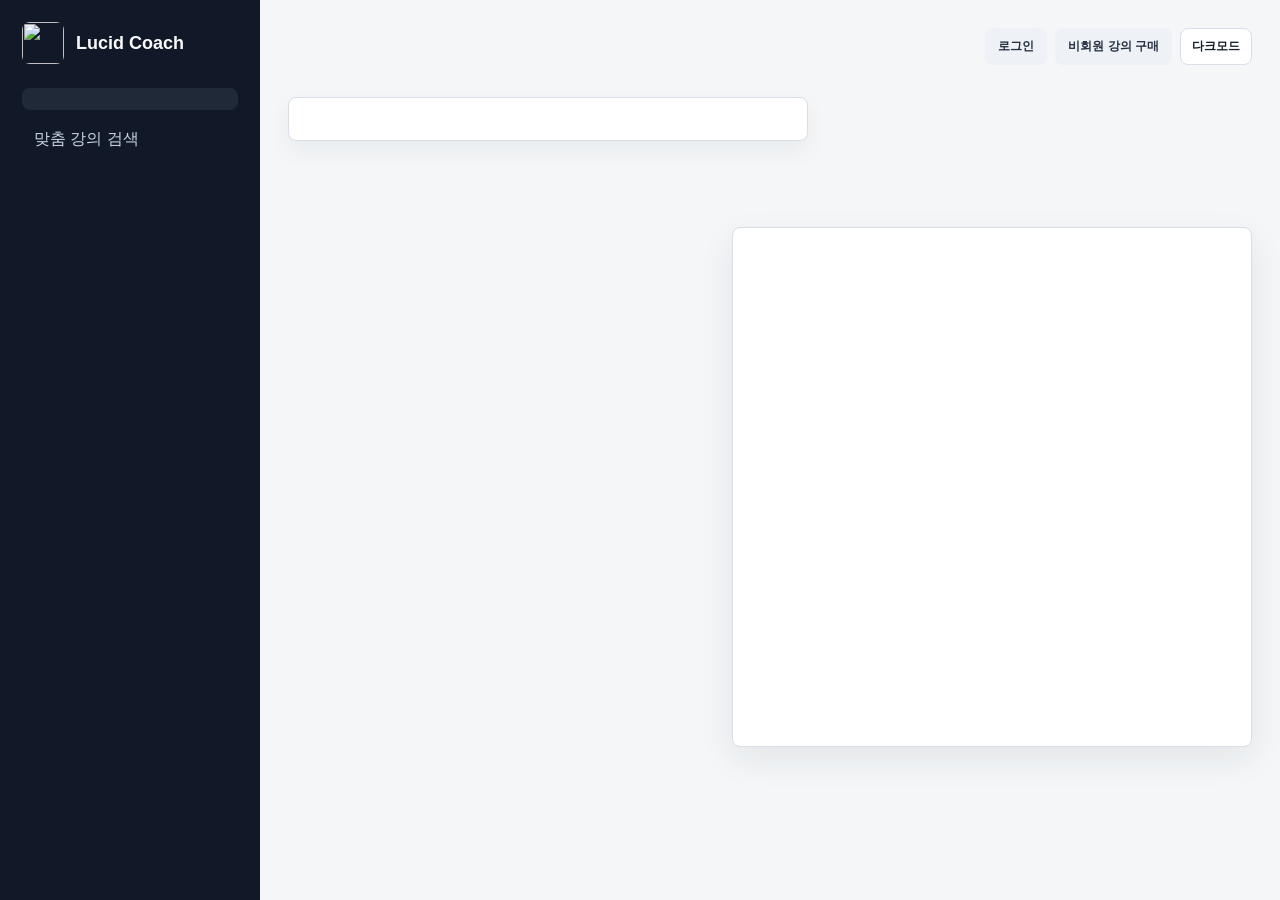
==== index.html @ 6244b706 "Add files via upload" ====
﻿<!doctype html>
<html lang="ko">
<head>
  <meta charset="utf-8">
  <meta name="viewport" content="width=device-width, initial-scale=1">
  <title>Lucid Coach</title>
  <link rel="stylesheet" href="styles.css">
</head>
<body>
  <div class="app-shell">
    <aside class="sidebar">
      <button class="brand" id="homeLogo" type="button" aria-label="홈으로 이동">
        <img src="assets/logo.jpg" alt="">
        <div>
          <strong>Lucid Coach</strong>
        </div>
      </button>
      <nav class="nav" aria-label="main">
        <button class="nav-item active" data-view="market" id="navMarket"></button>
        <button class="nav-item" data-action="coachSearch" id="navCoachSearch" type="button">맞춤 강의 검색</button>
        <button class="nav-item" data-view="student" id="navStudent"></button>
      </nav>
      <section class="side-role-menu" id="sideRoleMenu" hidden></section>
      <section class="side-coaches" aria-label="코치 목록">
        <span class="label">코치 목록</span>
        <div id="sideCoachList"></div>
      </section>
      <div class="side-panel">
        <span class="label" id="sideLabel"></span>
        <p id="sideCopy"></p>
      </div>
    </aside>

    <main class="main">
      <section class="topbar">
        <div>
          <p class="eyebrow" id="heroEyebrow"></p>
          <h1 id="heroTitle"></h1>
        </div>
        <div class="topbar-actions">
          <div class="user-actions">
            <button class="secondary user-action" id="loginOpenBtn" type="button">로그인</button>
            <button class="secondary user-action" id="guestBuyOpenBtn" type="button">비회원 강의 구매</button>
            <button class="secondary user-action" id="discordConnectBtn" type="button" hidden>Discord 연결</button>
            <button class="theme-toggle" id="themeToggleBtn" type="button" aria-pressed="false">다크모드</button>
          </div>
          <details class="admin-menu" hidden>
            <summary>관리</summary>
            <div>
              <button type="button" data-admin-view="bookings" id="navBookings"></button>
              <button type="button" data-admin-view="admin" id="navAdmin"></button>
              <button type="button" data-admin-view="users" id="navUsers">회원 관리</button>
            </div>
          </details>
        </div>
      </section>

      <section class="view active" id="marketView">
        <div class="toolbar">
          <div class="tabs" id="categoryTabs"></div>
        </div>
        <div class="filter-block">
          <label class="search">
            <span id="searchLabel"></span>
            <input id="searchInput" type="search">
          </label>
          <div class="filter-row" id="typeTabs"></div>
          <div class="filter-row" id="segmentTabs"></div>
        </div>
        <section class="featured-section" id="featuredSection">
          <div class="market-head">
            <h2 id="featuredTitle"></h2>
            <span id="featuredHint"></span>
          </div>
          <div class="featured-grid" id="featuredList"></div>
        </section>
        <div class="market-head list-head">
          <h2 id="expertTitle"></h2>
          <span id="expertHint"></span>
        </div>
        <div class="layout">
          <section class="coach-list" id="coachList"></section>
          <section class="detail-panel" id="coachDetail"></section>
        </div>
      </section>

      <section class="view" id="studentView">
        <div class="section-head student-head">
          <div>
            <p class="eyebrow">수강생 화면</p>
            <h2>내 강의 홈</h2>
          </div>
          <div class="student-balance">
            <span>사용 가능 포인트</span>
            <strong>0원</strong>
          </div>
        </div>
        <div class="student-dashboard" id="studentViewContent"></div>
      </section>

      <section class="view" id="bookingsView">
        <div class="section-head">
          <div>
            <p class="eyebrow" id="bookingEyebrow"></p>
            <h2 id="bookingTitle"></h2>
          </div>
          <button class="secondary" id="clearBookingsBtn"></button>
        </div>
        <div class="booking-tools">
          <select id="bookingStatusFilter"></select>
          <input id="bookingSearchInput" type="search" placeholder="수강생 또는 코치명 검색">
        </div>
        <div class="table-wrap">
          <table>
            <thead>
              <tr>
                <th id="thStatus"></th>
                <th id="thStudent"></th>
                <th id="thLesson"></th>
                <th id="thTime"></th>
                <th id="thContact"></th>
                <th id="thMemo"></th>
                <th>처리</th>
              </tr>
            </thead>
            <tbody id="bookingRows"></tbody>
          </table>
        </div>
        <section class="booking-detail-panel" id="bookingDetail" hidden></section>
        <section class="refund-admin-panel" id="refundAdminPanel"></section>
      </section>

      <section class="view" id="adminView">
        <div class="section-head">
          <div>
            <p class="eyebrow" id="adminEyebrow"></p>
            <h2 id="adminTitle"></h2>
          </div>
        </div>
        <div class="booking-tools admin-coach-tools">
          <input id="adminCoachSearchInput" type="search" placeholder="코치명 또는 코치 키 검색" aria-label="코치 검색">
          <button class="secondary" id="reloadAdminCoachSettingsBtn" type="button">새로고침</button>
        </div>
        <form class="admin-form" id="coachForm">
          <input type="hidden" id="coachId">
          <label hidden><span id="labelCategory"></span>
            <select id="coachCategory">
              <option value="league" id="optLeague"></option>
              <option value="valorant" id="optValorant"></option>
              <option value="academy" id="optAcademy"></option>
            </select>
          </label>
          <label hidden><span id="labelName"></span><input id="coachName"></label>
          <label hidden><span id="labelTagline"></span><input id="coachTagline"></label>
          <div class="price-builder" hidden>
            <label><span>가격</span><input id="coachPriceAmount" inputmode="numeric" placeholder="예: 70000"></label>
            <label><span>기준</span>
              <select id="coachPriceUnitType">
                <option value="time">시간</option>
                <option value="game">게임</option>
              </select>
            </label>
            <label><span>단위</span>
              <select id="coachPriceUnit"></select>
            </label>
            <input id="coachPrice" type="hidden">
          </div>
          <fieldset class="choice-field" hidden>
            <legend id="labelPurpose"></legend>
            <div class="choice-grid" id="coachPurposeChoices"></div>
          </fieldset>
          <fieldset class="choice-field" hidden>
            <legend id="labelRoles"></legend>
            <div class="choice-stack" id="coachRoleChoices"></div>
          </fieldset>
          <input id="coachImage" type="hidden">
          <input id="coachFeaturedImage" type="hidden">
          <input id="coachDetailImage" type="hidden">
          <label class="image-position-raw" hidden><span id="labelImagePosition"></span><input id="coachImagePosition" readonly></label>
          <div class="image-upload-grid wide" hidden>
            <div class="image-upload-card">
              <label><span>상단 추천 이미지 <small>엠버서더/최우수 노출용 · 권장 1200x675</small></span><input id="coachFeaturedImageFile" type="file" accept="image/*"></label>
              <div class="image-preview banner-preview">
                <div class="image-preview-frame banner" id="coachFeaturedImagePreview"></div>
                <span>추천 상단 카드에 표시</span>
              </div>
              <button type="button" class="secondary image-crop-button" id="openFeaturedCropBtn">상단 추천 이미지 범위 지정</button>
            </div>
            <div class="image-upload-card">
              <label><span>일반 목록 이미지 <small>목록 카드용 · 권장 520x520</small></span><input id="coachImageFile" type="file" accept="image/*"></label>
              <div class="image-preview thumbnail-preview">
                <div class="image-preview-frame" id="coachImagePreview"></div>
                <span>상품 목록 카드에 표시</span>
              </div>
              <button type="button" class="secondary image-crop-button" id="openCropBtn">일반 목록 이미지 범위 지정</button>
            </div>
            <div class="image-upload-card">
              <label><span>상세 설명 이미지 <small>상세 패널용 · 권장 1200x675</small></span><input id="coachDetailImageFile" type="file" accept="image/*"></label>
              <div class="image-preview banner-preview">
                <div class="image-preview-frame banner" id="coachDetailImagePreview"></div>
                <span>오른쪽 상세 화면에 표시</span>
              </div>
              <button type="button" class="secondary image-crop-button" id="openDetailCropBtn">상세 설명 이미지 범위 지정</button>
            </div>
          </div>
          <div class="admin-selected-coach" id="adminSelectedCoach">코치 목록에서 관리할 코치를 선택하세요.</div>
          <fieldset class="choice-field">
            <legend id="labelBadges"></legend>
            <div class="badge-picker">
              <select id="coachBadgeSelect"></select>
              <button type="button" class="secondary" id="addCoachBadgeBtn">추가</button>
            </div>
            <div class="choice-grid" id="coachBadgeChoices"></div>
          </fieldset>
          <label><span>강의 수수료율 (%)</span><input id="coachCommissionRate" type="number" min="0" max="100" step="1" inputmode="numeric" placeholder="예: 10"></label>
          <label class="wide"><span>특이사항</span><textarea id="coachAdminNote" rows="4" maxlength="2000" placeholder="관리자만 보는 메모"></textarea></label>
          <label class="wide" hidden><span id="labelBio"></span><textarea id="coachBio" rows="4"></textarea></label>
          <div class="form-actions">
            <button type="submit" class="primary" id="saveCoachBtn"></button>
            <span class="save-status" id="coachSaveStatus" aria-live="polite"></span>
          </div>
        </form>
        <div class="admin-list" id="adminCoachList"></div>
      </section>

      <section class="view" id="usersView">
        <div class="section-head">
          <div>
            <p class="eyebrow">관리자 화면</p>
            <h2>회원 관리</h2>
          </div>
          <button class="secondary" id="reloadUsersBtn" type="button">새로고침</button>
        </div>
        <div class="booking-tools user-tools">
          <input id="userSearchInput" type="search" placeholder="닉네임, 이메일, 코치명 검색" aria-label="회원 검색">
        </div>
        <div class="table-wrap">
          <table>
            <thead>
              <tr>
                <th>닉네임</th>
                <th>이메일</th>
                <th>권한</th>
                <th>Discord</th>
                <th>처리</th>
              </tr>
            </thead>
            <tbody id="userRows"></tbody>
          </table>
        </div>
        <div class="section-head compact-head">
          <div>
            <p class="eyebrow">신청 확인</p>
            <h2>코치 등록 요청</h2>
          </div>
        </div>
        <div class="table-wrap">
          <table>
            <thead>
              <tr>
                <th>신청자</th>
                <th>코치명</th>
                <th>소개</th>
                <th>상태</th>
                <th>처리</th>
              </tr>
            </thead>
            <tbody id="coachRequestRows"></tbody>
          </table>
        </div>
      </section>

      <section class="view" id="coachApplyView">
        <div class="section-head">
          <div>
            <p class="eyebrow">코치 등록</p>
            <h2>코치 등록 요청</h2>
          </div>
        </div>
        <form class="admin-form coach-apply-form" id="coachApplyForm">
          <label>코치 이름<input name="coachName" required placeholder="예: 루시드 코치"></label>
          <label>게임<input name="game" value="리그오브레전드"></label>
          <label>주 포지션 / 전문 분야<input name="mainRole" placeholder="예: 미드, 정글, 라인전, 팀게임"></label>
          <label>현재 티어 / 경력<input name="tier" placeholder="예: 마스터, 팀 코치 경험 1년"></label>
          <label>희망 가격<input name="price" placeholder="예: 30,000원 / 1게임"></label>
          <label>연락처<input name="contact" required placeholder="디스코드 또는 이메일"></label>
          <label class="wide">한 줄 소개<textarea name="intro" required rows="3" placeholder="예: 미드 라인전과 로밍 타이밍을 빠르게 잡아드립니다."></textarea></label>
          <label class="wide">관리자에게 남길 내용<textarea name="sample" rows="5" placeholder="코칭 방식, 가능 시간, 대표 챔피언, 경력 등을 적어주세요."></textarea></label>
          <div class="form-actions">
            <button class="primary" type="submit" id="coachApplySubmitBtn">요청 보내기</button>
            <span class="save-status" id="coachApplyStatus" aria-live="polite"></span>
          </div>
        </form>
      </section>

      <section class="view" id="coachSelfView">
        <div class="section-head coach-self-head">
          <div>
            <p class="eyebrow">코치 개인 화면</p>
            <h2>내 강의 관리</h2>
          </div>
          <div class="coach-self-tabs" id="coachSelfTabs"></div>
        </div>
        <div class="coach-self-layout">
          <section class="coach-self-preview">
            <div class="market-head">
              <h2 id="coachSelfName">코치 선택</h2>
              <span id="coachSelfHint">강의를 선택하면 오른쪽에서 수정합니다.</span>
            </div>
            <div id="coachSelfProfile"></div>
            <div id="coachAvailabilityPanel"></div>
          </section>
          <section class="coach-self-editor" id="coachSelfEditor">
            <div class="detail-empty">
              <strong>강의를 선택해주세요.</strong>
              <span>선택한 코치의 강의만 여기에서 개별 수정할 수 있습니다.</span>
            </div>
          </section>
        </div>
      </section>
    </main>
  </div>

  <template id="bookingFormTemplate">
    <form class="booking-form" id="bookingForm">
      <input name="student" type="hidden">
      <div class="booking-student-auto" id="bookingStudentAuto" hidden></div>
      <label><span id="bookingContactLabel"></span><input name="contact" required></label>
      <label id="bookingTimeField"><span id="bookingTimeLabel"></span><input name="time" required></label>
      <div class="availability-picker" id="bookingAvailabilityPicker" hidden>
        <label><span>예약 가능한 시간 선택</span><select id="bookingAvailabilitySlot" name="availabilitySlotId"></select></label>
         <small>코치가 등록한 빈 시간만 선택할 수 있습니다.</small>
         <small class="booking-validation-error" id="bookingAvailabilityError" role="alert" hidden>예약 가능한 시간을 선택해주세요.</small>
      </div>
      <label><span id="bookingMemoLabel"></span><textarea name="memo" rows="3"></textarea></label>
      <button type="submit" class="primary" id="bookingSubmitBtn"></button>
    </form>
  </template>
  <div class="coach-explorer-modal" id="coachExplorerModal" hidden>
    <div class="coach-explorer-dialog" role="dialog" aria-modal="true" aria-labelledby="coachExplorerTitle">
      <button class="crop-close" id="coachExplorerCloseBtn" type="button" aria-label="닫기">×</button>
      <div class="coach-explorer-head">
        <div>
          <span id="coachExplorerMeta"></span>
          <h3 id="coachExplorerTitle">코치 목록</h3>
        </div>
        <label class="coach-explorer-search">
          <span>검색</span>
          <input id="coachExplorerSearch" type="search" placeholder="코치명, 라인, 강의명">
        </label>
      </div>
      <div class="coach-explorer-filters">
        <div id="coachExplorerRoleFilters"></div>
        <div id="coachExplorerTierFilters"></div>
      </div>
      <div class="coach-explorer-grid" id="coachExplorerGrid"></div>
    </div>
  </div>
  <div class="lesson-detail-modal" id="lessonDetailModal" hidden>
    <div class="lesson-detail-dialog" role="dialog" aria-modal="true" aria-labelledby="lessonDetailTitle">
      <button class="crop-close" id="lessonDetailCloseBtn" type="button" aria-label="닫기">×</button>
      <div id="lessonDetailBody"></div>
    </div>
  </div>
  <div class="auth-modal" id="authModal" hidden>
    <div class="auth-dialog" role="dialog" aria-modal="true" aria-labelledby="authTitle">
      <button class="crop-close" id="authCloseBtn" type="button" aria-label="닫기">×</button>
      <div class="auth-tabs">
        <button type="button" class="active" data-auth-mode="login">로그인</button>
        <button type="button" data-auth-mode="signup">회원가입</button>
        <button type="button" data-auth-mode="guest">비회원 구매</button>
      </div>
      <div id="authBody"></div>
    </div>
  </div>
  <div class="crop-modal" id="cropModal" hidden>
    <div class="crop-dialog">
      <button class="crop-close" id="cropCloseBtn" type="button" aria-label="닫기">×</button>
      <h3 id="cropTitle">이미지 범위 지정</h3>
      <div class="crop-stage">
        <img id="cropImage" alt="">
        <div class="crop-box" id="cropBox"></div>
      </div>
      <div class="crop-controls">
        <label><span>가로</span><input id="cropX" type="range" min="0" max="100" value="50"></label>
        <label><span>세로</span><input id="cropY" type="range" min="0" max="100" value="50"></label>
        <label><span>줌</span><input id="cropSize" type="range" min="18" max="100" value="70"></label>
      </div>
      <button type="button" class="primary" id="applyCropBtn">적용하기</button>
    </div>
  </div>

  <script src="https://js.tosspayments.com/v2/standard"></script>
  <script type="module" src="app.js?v=20260824-account1"></script>
</body>
</html>
---- styles.css ----
:root {
  --bg: #f4f6f8;
  --panel: #ffffff;
  --panel-2: #f9fafb;
  --text: #17202a;
  --muted: #667085;
  --line: #d9dee7;
  --brand: #18a058;
  --brand-dark: #0f7a42;
  --danger: #d33f49;
  --blue: #2f6fed;
  --shadow: 0 12px 34px rgba(21, 32, 43, 0.08);
}

body[data-theme="dark"] {
  --bg: #0f172a;
  --panel: #172033;
  --panel-2: #111827;
  --text: #e5e7eb;
  --muted: #9ca3af;
  --line: #334155;
  --brand: #3b82f6;
  --brand-dark: #93c5fd;
  --blue: #60a5fa;
  --shadow: 0 16px 38px rgba(0, 0, 0, 0.34);
}

* { box-sizing: border-box; }
[hidden] { display: none !important; }
body {
  margin: 0;
  background: var(--bg);
  color: var(--text);
  font-family: Inter, Pretendard, "Segoe UI", Arial, sans-serif;
  letter-spacing: 0;
  color-scheme: light;
}
body[data-theme="dark"] { color-scheme: dark; }
body[data-theme="dark"] img {
  color-scheme: dark;
}
button, input, select, textarea {
  font: inherit;
}
button {
  border: 0;
  cursor: pointer;
}
.app-shell {
  display: grid;
  grid-template-columns: 260px minmax(0, 1fr);
  min-height: 100vh;
}
.sidebar {
  background: #111827;
  color: #f9fafb;
  padding: 22px;
  display: flex;
  flex-direction: column;
  gap: 24px;
}
.brand {
  display: flex;
  align-items: center;
  gap: 12px;
  width: 100%;
  padding: 0;
  border: 0;
  background: transparent;
  color: inherit;
  text-align: left;
  cursor: pointer;
}
.brand:hover strong { color: #ffffff; }
.brand:focus-visible {
  outline: 2px solid #9de0bb;
  outline-offset: 4px;
  border-radius: 8px;
}
.brand img {
  width: 42px;
  height: 42px;
  border-radius: 8px;
  object-fit: cover;
}
.brand strong { display: block; font-size: 18px; }
.brand span { color: #a7b0bf; font-size: 13px; }
.nav {
  display: grid;
  gap: 8px;
}
.nav-item {
  text-align: left;
  color: #cbd5e1;
  background: transparent;
  padding: 11px 12px;
  border-radius: 8px;
}
.nav-item.active, .nav-item:hover {
  background: #1f2937;
  color: #ffffff;
}
.side-role-menu {
  display: grid;
  gap: 8px;
  margin-top: 4px;
}
.role-menu-button {
  width: 100%;
  text-align: left;
  color: #cbd5e1;
  background: transparent;
  padding: 11px 12px;
  border-radius: 8px;
  font-weight: 800;
}
.role-menu-button.active,
.role-menu-button:hover {
  background: #1f2937;
  color: #ffffff;
}
.side-coaches {
  display: grid;
  gap: 8px;
}
.side-coaches .label {
  color: #94a3b8;
}
.side-coaches > div {
  display: grid;
  gap: 8px;
}
.coach-explorer-open,
.selected-side-coach {
  width: 100%;
  display: grid;
  align-items: center;
  gap: 10px;
  border-radius: 8px;
  border: 1px solid rgba(148, 163, 184, 0.22);
  color: #e5e7eb;
  text-align: left;
}
.coach-explorer-open {
  grid-template-columns: minmax(0, 1fr) auto;
  padding: 12px;
  background: #1f2937;
}
.coach-explorer-open:hover {
  border-color: rgba(157, 224, 187, 0.68);
  background: #253142;
}
.coach-explorer-open span,
.selected-side-coach span {
  min-width: 0;
  display: grid;
  gap: 3px;
}
.coach-explorer-open strong,
.selected-side-coach strong {
  font-size: 14px;
  font-weight: 900;
}
.coach-explorer-open small,
.selected-side-coach small {
  color: #94a3b8;
  font-size: 12px;
  overflow: hidden;
  text-overflow: ellipsis;
  white-space: nowrap;
}
.coach-explorer-open em {
  padding: 5px 8px;
  border-radius: 999px;
  background: #e9f8f0;
  color: var(--brand-dark);
  font-size: 12px;
  font-style: normal;
  font-weight: 900;
}
.selected-side-coach {
  grid-template-columns: 38px minmax(0, 1fr);
  padding: 8px;
  background: rgba(15, 23, 42, 0.42);
}
.selected-side-coach:hover {
  background: #1f2937;
}
.selected-side-coach.active {
  border-color: rgba(157, 224, 187, 0.58);
}
.selected-side-coach img {
  width: 38px;
  height: 38px;
  border-radius: 8px;
  object-fit: cover;
  background: #111827;
}
.recent-side-coaches {
  display: grid;
  gap: 6px;
  padding-top: 4px;
}
.recent-side-coaches > span {
  color: #94a3b8;
  font-size: 12px;
  font-weight: 800;
}
.recent-side-coach {
  width: 100%;
  display: grid;
  grid-template-columns: 28px minmax(0, 1fr);
  align-items: center;
  gap: 8px;
  padding: 6px;
  border-radius: 8px;
  background: transparent;
  color: #cbd5e1;
  text-align: left;
}
.recent-side-coach:hover,
.recent-side-coach.active {
  background: rgba(31, 41, 55, 0.9);
  color: #ffffff;
}
.recent-side-coach img {
  width: 28px;
  height: 28px;
  border-radius: 7px;
  object-fit: cover;
}
.recent-side-coach strong {
  min-width: 0;
  overflow: hidden;
  text-overflow: ellipsis;
  white-space: nowrap;
  font-size: 12px;
}
.side-empty {
  margin: 0;
  color: #94a3b8;
  font-size: 13px;
}
.side-panel {
  margin-top: auto;
  background: #1f2937;
  border: 1px solid #2f3a4a;
  padding: 14px;
  border-radius: 8px;
}
.side-panel p {
  margin: 8px 0 0;
  color: #cbd5e1;
  font-size: 13px;
  line-height: 1.55;
}
.side-coaches,
.side-panel {
  display: none;
}
.label, .eyebrow {
  color: var(--muted);
  font-size: 12px;
  font-weight: 700;
  text-transform: uppercase;
}
.main {
  padding: 28px;
  min-width: 0;

  /*
   * Desktop zoom guard:
   * 브라우저 축소 시 CSS viewport가 지나치게 넓어져 카드/그리드가 재배치되거나
   * 가로로 늘어나는 것을 막고, 원래 데스크톱 레이아웃 폭을 유지한 채
   * 브라우저 배율대로 전체 화면이 함께 축소되도록 합니다.
   */
  width: 100%;
  max-width: 1540px;
  justify-self: start;
}
.topbar {
  display: flex;
  justify-content: space-between;
  align-items: flex-start;
  gap: 28px;
  margin-bottom: 24px;
}
.topbar h1 {
  margin: 6px 0 0;
  font-size: 28px;
  line-height: 1.25;
  max-width: 820px;
}
.topbar-actions {
  display: grid;
  justify-items: end;
  gap: 10px;
}
.user-actions {
  display: flex;
  justify-content: flex-end;
  flex-wrap: wrap;
  gap: 8px;
}
.user-action,
.theme-toggle {
  min-height: 34px;
  border-radius: 8px;
  padding: 8px 11px;
  font-size: 12px;
  font-weight: 900;
}
.theme-toggle {
  border: 1px solid var(--line);
  background: var(--panel);
  color: var(--text);
}
.user-action.active-user {
  border: 1px solid var(--line);
  background: var(--panel);
  color: var(--brand-dark);
}
.theme-toggle[aria-pressed="true"] {
  border-color: #475569;
  background: #172033;
  color: #dbeafe;
}
.metrics {
  display: grid;
  grid-template-columns: repeat(3, 100px);
  gap: 10px;
}
.metrics div {
  background: var(--panel);
  border: 1px solid var(--line);
  border-radius: 8px;
  padding: 12px;
}
.metrics strong { display: block; font-size: 22px; }
.metrics span { color: var(--muted); font-size: 12px; }
.admin-menu {
  position: relative;
  z-index: 20;
}
.admin-menu summary {
  list-style: none;
  border: 1px solid var(--line);
  border-radius: 8px;
  background: var(--panel);
  color: var(--muted);
  padding: 8px 11px;
  font-size: 12px;
  font-weight: 900;
  cursor: pointer;
}
.admin-menu summary::-webkit-details-marker {
  display: none;
}
.admin-menu[open] summary {
  color: var(--text);
  border-color: #b7c3d4;
}
.admin-menu > div {
  position: absolute;
  right: 0;
  top: calc(100% + 8px);
  width: 180px;
  display: grid;
  gap: 6px;
  padding: 8px;
  border: 1px solid var(--line);
  border-radius: 8px;
  background: var(--panel);
  box-shadow: var(--shadow);
}
.admin-menu button {
  width: 100%;
  border-radius: 7px;
  padding: 9px 10px;
  background: transparent;
  color: var(--text);
  text-align: left;
  font-size: 13px;
  font-weight: 800;
}
.admin-menu button:hover {
  background: var(--panel-2);
  color: var(--text);
}
.view { display: none; }
.view.active { display: block; }
#adminView.active { display: flex; flex-direction: column; }
#adminView.active .admin-coach-tools { order: 1; }
#adminView.active .admin-list { order: 2; }
#adminView.active .admin-form { order: 3; }
.toolbar {
  display: flex;
  justify-content: flex-start;
  align-items: center;
  gap: 16px;
  margin-bottom: 12px;
}
.market-head {
  display: flex;
  justify-content: flex-start;
  align-items: center;
  gap: 12px;
  margin: 18px 0 12px;
}
.market-head h2 {
  margin: 0;
  font-size: 24px;
  line-height: 1.2;
}
.market-head span {
  color: var(--muted);
  font-size: 13px;
}
.featured-section {
  margin-bottom: 28px;
}
.featured-grid {
  display: grid;
  grid-template-columns: repeat(auto-fill, minmax(260px, 1fr));
  gap: 14px;
}
.featured-card {
  background: #171822;
  color: #ffffff;
  border-radius: 8px;
  overflow: hidden;
  border: 1px solid #242635;
  box-shadow: 0 18px 42px rgba(17, 24, 39, 0.18);
  min-height: 326px;
}
.featured-card.tier-best {
  border-color: #ffd15d;
  box-shadow: 0 20px 44px rgba(184, 124, 18, 0.24);
}
.featured-card.tier-good {
  border-color: #6678ff;
}
.featured-image {
  position: relative;
  aspect-ratio: 16 / 9;
  height: auto;
  background: #0f111a;
  overflow: hidden;
}
.featured-image img {
  width: 100%;
  height: 100%;
  object-fit: cover;
  object-position: center center;
  display: block;
}
.featured-image::after {
  content: "";
  position: absolute;
  inset: 0;
  background: linear-gradient(180deg, rgba(0,0,0,0.04), rgba(0,0,0,0.32));
  pointer-events: none;
}
.ad-label, .tier-ribbon {
  position: absolute;
  z-index: 1;
  top: 10px;
  border-radius: 4px;
  padding: 4px 7px;
  font-size: 12px;
  font-weight: 900;
}
.ad-label {
  left: 10px;
  background: rgba(20, 184, 166, 0.95);
  color: #ffffff;
}
.tier-ribbon {
  right: 10px;
  background: rgba(255, 209, 93, 0.96);
  color: #221600;
}
.featured-body {
  padding: 13px 14px 14px;
}
.featured-tags {
  display: flex;
  flex-wrap: wrap;
  gap: 6px;
  margin-bottom: 10px;
}
.featured-tags span {
  background: #20c997;
  color: #ffffff;
  border-radius: 5px;
  padding: 5px 8px;
  font-size: 12px;
  font-weight: 800;
}
.featured-tags span + span {
  background: #ff4d6d;
}
.featured-body h3 {
  margin: 0 0 7px;
  font-size: 17px;
  line-height: 1.25;
  min-height: 0;
}
.coach-owner {
  display: block;
  margin: -2px 0 7px;
  color: var(--brand-dark);
  font-size: 12px;
  font-weight: 900;
}
.featured-summary {
  margin: 0 0 8px;
  color: #b7bfd4;
  font-size: 13px;
  line-height: 1.4;
  display: -webkit-box;
  -webkit-line-clamp: 2;
  -webkit-box-orient: vertical;
  overflow: hidden;
}
.purpose-label {
  display: inline-block;
  color: var(--brand-dark);
  background: #e9f8f0;
  border: 1px solid #b8e8cc;
  border-radius: 999px;
  padding: 3px 8px;
  font-size: 12px;
  font-weight: 800;
  margin: 0 0 9px;
}
.featured-card .purpose-label {
  color: #c8ffe0;
  background: rgba(24, 160, 88, 0.2);
  border-color: rgba(157, 224, 187, 0.36);
  margin-bottom: 8px;
}
.featured-rating {
  color: #c9d2ff;
  font-size: 13px;
  font-weight: 800;
  margin-bottom: 8px;
}
.featured-rating span {
  color: #9aa3b7;
  font-weight: 600;
}
.featured-price {
  display: flex;
  align-items: baseline;
  gap: 9px;
}
.featured-price strong {
  font-size: 18px;
}
.featured-price del {
  color: #737b93;
  font-size: 13px;
}
.detail-link {
  width: fit-content;
  margin-top: 12px;
  border-radius: 8px;
  padding: 8px 11px;
  background: #eef1f5;
  color: #253041;
  font-size: 13px;
  font-weight: 900;
}
.detail-link:hover {
  background: #dfe5ee;
}
.list-head {
  margin-top: 6px;
}
.tabs {
  display: flex;
  flex-wrap: wrap;
  gap: 8px;
}
.tab, .purpose-tab {
  background: var(--panel);
  border: 1px solid var(--line);
  border-radius: 8px;
  padding: 9px 13px;
  color: var(--text);
}
.tab.active, .purpose-tab.active {
  background: #e9f8f0;
  border-color: #9de0bb;
  color: var(--brand-dark);
}
.filter-block {
  display: grid;
  gap: 8px;
  align-items: start;
  margin: -4px 0 18px;
  max-width: 760px;
}
.filter-row {
  display: flex;
  flex-wrap: wrap;
  gap: 8px;
}
.purpose-tab {
  padding: 8px 11px;
  font-size: 13px;
}
.search {
  width: min(100%, 520px);
  display: grid;
  grid-template-columns: auto minmax(0, 1fr);
  align-items: center;
  gap: 12px;
  background: var(--panel);
  border: 1px solid var(--line);
  padding: 10px 13px;
  border-radius: 8px;
  box-shadow: 0 10px 24px rgba(21, 32, 43, 0.05);
}
.search:focus-within {
  border-color: #9de0bb;
  box-shadow: 0 0 0 3px rgba(24, 160, 88, 0.12);
}
.search span {
  color: var(--brand-dark);
  font-size: 12px;
  font-weight: 900;
  white-space: nowrap;
}
.search input {
  border: 0;
  outline: 0;
  width: 100%;
  min-height: 22px;
  padding: 0;
  background: transparent;
}
.layout {
  display: grid;
  grid-template-columns: minmax(360px, 1fr) minmax(380px, 520px);
  gap: 18px;
  align-items: start;
}
.coach-list {
  display: grid;
  grid-template-columns: repeat(auto-fill, minmax(280px, 1fr));
  gap: 16px;
}
.coach-card {
  background: var(--panel);
  border: 1px solid var(--line);
  border-radius: 8px;
  overflow: hidden;
  display: grid;
  grid-template-columns: 96px minmax(0, 1fr);
  min-height: 152px;
  padding: 10px;
  gap: 12px;
}
.coach-card.active {
  outline: 2px solid #9de0bb;
}
.coach-card.tier-best {
  border-color: #f3c351;
  box-shadow: 0 14px 34px rgba(166, 115, 20, 0.14);
}
.coach-card.tier-good {
  border-color: #95c6ff;
}
.avatar-frame {
  width: 100%;
  height: 96px;
  aspect-ratio: 1 / 1;
  border-radius: 8px;
  overflow: hidden;
  background: #e5e7eb;
  grid-row: 1 / span 2;
}
.avatar {
  width: 100%;
  height: 100%;
  object-fit: cover;
  object-position: center 8%;
  display: block;
}
.coach-main {
  padding: 0;
}
.coach-main h3 {
  margin: 0 0 6px;
  font-size: 18px;
  font-weight: 900;
}
.coach-main .coach-owner {
  margin: -2px 0 6px;
}
.rank-badges {
  display: flex;
  flex-wrap: wrap;
  gap: 6px;
  min-height: 24px;
  margin-bottom: 6px;
}
.badge {
  border-radius: 999px;
  padding: 4px 8px;
  font-size: 12px;
  font-weight: 800;
}
.badge.recommend {
  background: #fff3bf;
  color: #8a5a00;
  border: 1px solid #f4c95d;
}
.badge.best {
  background: #171717;
  color: #ffffff;
  border: 1px solid #171717;
}
.badge.good {
  background: #e8f3ff;
  color: #175cd3;
  border: 1px solid #a7d3ff;
}
.coach-main p {
  color: var(--muted);
  line-height: 1.35;
  margin: 2px 0 8px;
  font-size: 13px;
  display: -webkit-box;
  -webkit-line-clamp: 2;
  -webkit-box-orient: vertical;
  overflow: hidden;
}
.chips {
  display: flex;
  flex-wrap: wrap;
  gap: 6px;
}
.chip {
  border: 1px solid var(--line);
  background: var(--panel-2);
  border-radius: 999px;
  padding: 4px 8px;
  font-size: 12px;
  color: #475467;
}
.card-foot {
  display: flex;
  justify-content: space-between;
  align-items: center;
  color: var(--muted);
  font-size: 13px;
  gap: 10px;
  padding: 0;
  margin-top: 4px;
  grid-column: 2;
}
.card-detail-link {
  grid-column: 2;
  justify-self: start;
}
.price { color: var(--brand-dark); font-weight: 800; }
.detail-panel {
  position: sticky;
  top: 20px;
  background: var(--panel);
  border: 1px solid var(--line);
  border-radius: 8px;
  box-shadow: var(--shadow);
  min-height: 520px;
  overflow: hidden;
}
.detail-empty {
  min-height: 520px;
  display: grid;
  place-content: center;
  gap: 8px;
  padding: 28px;
  text-align: center;
  color: var(--muted);
  background: linear-gradient(180deg, #ffffff, #f7f9fb);
}
.detail-empty strong {
  color: var(--text);
  font-size: 18px;
}
.detail-empty span {
  max-width: 320px;
  line-height: 1.55;
}
.detail-hero {
  aspect-ratio: 16 / 9;
  height: auto;
  background: #111827;
  position: relative;
  overflow: hidden;
}
.detail-hero img {
  width: 100%;
  height: 100%;
  object-fit: cover;
  object-position: center center;
  opacity: 0.82;
}
.detail-body {
  padding: 18px;
}
.detail-body h2 { margin: 0 0 6px; }
.detail-body .detail-owner {
  margin: -2px 0 10px;
  color: var(--brand-dark);
  font-weight: 900;
}
.detail-trust {
  display: flex;
  flex-wrap: wrap;
  align-items: center;
  gap: 8px;
  margin: 0 0 12px;
}
.detail-trust strong {
  color: var(--text);
  font-size: 15px;
}
.detail-trust strong span {
  color: var(--muted);
  font-weight: 800;
}
.detail-trust em {
  padding: 4px 8px;
  border-radius: 999px;
  background: #eef1f5;
  color: #475467;
  font-size: 12px;
  font-style: normal;
  font-weight: 800;
}
.detail-body p { color: var(--muted); line-height: 1.55; }
.detail-summary {
  display: grid;
  grid-template-columns: repeat(2, minmax(0, 1fr));
  gap: 10px;
  margin: 16px 0;
}
.detail-summary div {
  background: #f8fafc;
  border: 1px solid var(--line);
  border-radius: 8px;
  padding: 12px;
}
.detail-summary span {
  display: block;
  color: var(--muted);
  font-size: 12px;
  font-weight: 800;
  margin-bottom: 5px;
}
.detail-summary strong {
  display: block;
  font-size: 16px;
  line-height: 1.35;
}
.detail-panel-button {
  width: 100%;
  min-height: 44px;
  margin-top: 4px;
}
.lesson-info-grid {
  display: grid;
  grid-template-columns: repeat(3, minmax(0, 1fr));
  gap: 10px;
}
.lesson-info-grid article {
  min-width: 0;
  border: 1px solid #d4e3f6;
  border-radius: 8px;
  background: #f8fbff;
  padding: 13px;
}
.lesson-info-grid span {
  display: block;
  color: #175cd3;
  font-size: 12px;
  font-weight: 900;
  margin-bottom: 8px;
}
.lesson-info-grid ul {
  margin: 0;
  padding-left: 18px;
  color: #344054;
  font-size: 13px;
  line-height: 1.65;
}
.lesson-info-grid p {
  margin: 0;
  color: #344054;
  font-size: 13px;
  line-height: 1.6;
}
.lesson-info-grid small {
  display: block;
  margin-top: 10px;
  color: var(--muted);
  font-size: 12px;
  font-weight: 800;
}
.booking-note {
  color: var(--muted);
  background: var(--panel-2);
  border: 1px solid var(--line);
  border-radius: 8px;
  padding: 10px 12px;
  font-size: 13px;
  line-height: 1.45;
}
.booking-route {
  display: grid;
  grid-template-columns: repeat(2, minmax(0, 1fr));
  gap: 8px;
}
.booking-route button {
  min-height: 40px;
}
.review-preview {
  display: grid;
  gap: 8px;
  border-top: 1px solid var(--line);
  border-bottom: 1px solid var(--line);
  padding: 14px 0;
  margin: 4px 0 16px;
}
.review-preview > div {
  display: flex;
  justify-content: space-between;
  align-items: center;
  gap: 10px;
}
.review-preview strong {
  font-size: 16px;
}
.review-preview span {
  color: var(--muted);
  font-size: 12px;
  font-weight: 800;
}
.review-preview p {
  margin: 0;
  color: var(--muted);
  font-size: 13px;
}
.review-preview b {
  color: var(--text);
  margin-right: 6px;
}
.booking-panel {
  display: grid;
  gap: 12px;
  background: #eefbf4;
  border: 1px solid #74c69d;
  border-left: 5px solid var(--brand);
  border-radius: 8px;
  padding: 16px 14px 14px;
  box-shadow: 0 16px 34px rgba(15, 122, 66, 0.12);
}
.booking-panel-head {
  display: flex;
  justify-content: space-between;
  align-items: flex-start;
  gap: 12px;
}
.booking-panel-head strong {
  display: block;
  color: #064e3b;
  font-size: 18px;
}
.booking-panel-head span {
  display: block;
  margin-top: 4px;
  color: #2f5f4c;
  font-size: 13px;
}
.booking-panel-head em {
  flex: 0 0 auto;
  color: #047857;
  font-style: normal;
  font-weight: 900;
}
.lesson-detail-modal {
  position: fixed;
  inset: 0;
  z-index: 60;
  display: grid;
  place-items: center;
  padding: 18px;
  background: rgba(15, 23, 42, 0.64);
}
.lesson-detail-modal[hidden] { display: none; }
.auth-modal {
  position: fixed;
  inset: 0;
  z-index: 70;
  display: grid;
  place-items: center;
  padding: 18px;
  background: rgba(15, 23, 42, 0.64);
}
.auth-modal[hidden] { display: none; }
.auth-dialog {
  width: min(440px, 100%);
  border-radius: 8px;
  background: var(--panel);
  color: var(--text);
  position: relative;
  box-shadow: 0 24px 70px rgba(0,0,0,0.34);
  overflow: visible;
}
.auth-dialog .crop-close {
  top: -14px;
  right: -14px;
  width: 36px;
  height: 36px;
  border: 1px solid var(--line);
  border-radius: 999px;
  background: var(--panel);
  color: var(--text);
  box-shadow: 0 6px 18px rgba(15, 23, 42, 0.18);
  z-index: 4;
}
.auth-tabs {
  display: grid;
  overflow: hidden;
  border-radius: 8px 8px 0 0;
  grid-template-columns: repeat(3, 1fr);
  gap: 1px;
  background: var(--line);
}
.auth-tabs button {
  min-height: 44px;
  background: var(--panel-2);
  color: var(--muted);
  font-size: 13px;
  font-weight: 900;
}
.auth-tabs button.active {
  background: var(--panel);
  color: var(--brand-dark);
}
.auth-content {
  display: grid;
  gap: 12px;
  padding: 22px;
}
.auth-content h2 {
  margin: 0;
  font-size: 22px;
}
.auth-content p {
  margin: 0;
  color: var(--muted);
  font-size: 13px;
  line-height: 1.6;
}
.auth-content button:disabled {
  cursor: not-allowed;
  opacity: 0.6;
}
.auth-text-button {
  justify-self: center;
  min-height: auto !important;
  padding: 2px 4px !important;
  border: 0 !important;
  background: transparent !important;
  color: var(--brand-dark) !important;
  font-size: 12px;
  font-weight: 800;
  text-decoration: underline;
  text-underline-offset: 3px;
}
.auth-text-button:hover { opacity: 0.75; }
.auth-divider {
  display: flex;
  align-items: center;
  gap: 10px;
  color: var(--muted);
  font-size: 11px;
  font-weight: 800;
}
.auth-divider::before,
.auth-divider::after { content: ""; flex: 1; height: 1px; background: var(--line); }
.auth-divider span { white-space: nowrap; }
.social-auth {
  display: grid;
  grid-template-columns: 1fr;
  gap: 8px;
}
.social-auth button {
  display: flex;
  align-items: center;
  justify-content: center;
  gap: 10px;
  min-height: 46px;
  min-width: 0;
  border: 1px solid var(--line);
  border-radius: 8px;
  font-weight: 900;
}
.social-auth button span { min-width: 150px; text-align: left; }
.social-auth button img {
  width: 24px;
  height: 24px;
  margin: 0;
  border-radius: 4px;
  object-fit: contain;
  vertical-align: middle;
}
.social-auth .google {
  background: #fff;
  color: #202124;
}
.social-auth .naver {
  background: #03c75a;
  border-color: #03c75a;
  color: #fff;
}
.social-auth .discord {
  background: #5865f2;
  border-color: #5865f2;
  color: #fff;
}
.password-field {
  display: grid;
  grid-template-columns: minmax(0, 1fr) 58px;
  gap: 8px;
}
.password-field input {
  min-width: 0;
}
.password-toggle {
  min-height: 38px;
  border-radius: 8px;
  background: var(--panel-2);
  border: 1px solid var(--line);
  color: var(--text);
  font-size: 12px;
  font-weight: 900;
}
.auth-status {
  min-height: 18px;
  color: var(--danger);
  font-size: 13px;
  font-weight: 800;
}
.guest-selected {
  display: grid;
  gap: 4px;
  padding: 12px;
  border: 1px solid var(--line);
  border-radius: 8px;
  background: var(--panel-2);
}
.guest-selected span,
.guest-selected em {
  color: var(--muted);
  font-size: 12px;
  font-style: normal;
  font-weight: 800;
}
.guest-selected strong {
  font-size: 15px;
}
.lesson-detail-dialog {
  width: min(760px, 100%);
  max-height: min(90vh, 920px);
  overflow-y: auto;
  border-radius: 8px;
  background: #ffffff;
  color: var(--text);
  position: relative;
  box-shadow: 0 24px 70px rgba(0,0,0,0.34);
}
.lesson-detail-dialog .crop-close {
  color: #17202a;
}
.lesson-detail-hero {
  aspect-ratio: 16 / 9;
  height: auto;
  background: #111827;
  overflow: hidden;
}
.lesson-detail-hero img {
  width: 100%;
  height: 100%;
  object-fit: cover;
  display: block;
  opacity: 0.9;
}
.lesson-detail-body {
  display: grid;
  gap: 12px;
  padding: 20px;
}
.lesson-detail-body h2 {
  margin: 0;
  font-size: 24px;
}
.lesson-detail-body > p {
  margin: 0;
  color: var(--muted);
  line-height: 1.6;
}
.review-preview.full {
  margin: 0;
}
.review-preview.full p + p {
  padding-top: 8px;
  border-top: 1px solid var(--line);
}
.info-box {
  background: var(--panel-2);
  border: 1px solid var(--line);
  border-radius: 8px;
  padding: 10px;
}
.info-box span { color: var(--muted); font-size: 12px; }
.info-box strong { display: block; margin-top: 4px; }
.review {
  border-top: 1px solid var(--line);
  padding: 12px 0;
}
.review strong { display: block; }
.review p { margin: 4px 0 0; font-size: 13px; }
.primary, .secondary, .danger {
  border-radius: 8px;
  padding: 10px 13px;
  font-weight: 700;
}
.primary { background: var(--brand); color: #fff; }
.secondary { background: #eef1f5; color: #253041; }
.danger { background: var(--danger); color: #fff; }
.booking-form {
  display: grid;
  gap: 10px;
}
.availability-picker {
  display: grid;
  gap: 5px;
  padding: 10px;
  border: 1px solid var(--line);
  border-radius: 8px;
  background: var(--panel-2);
  color: var(--text);
}
.availability-picker small { color: var(--muted); font-size: 12px; }
.availability-picker select { background: var(--panel); color: var(--text); }
.booking-validation-error { color: var(--danger) !important; font-weight: 800; }
.booking-student-auto {
  padding: 10px;
  border: 1px solid var(--line);
  border-radius: 8px;
  background: var(--panel-2);
  color: var(--text);
  font-size: 13px;
  font-weight: 800;
}
.user-coach-picker { display: grid; gap: 6px; margin-top: 8px; }
.user-coach-picker select { width: min(100%, 240px); }
.account-panel {
  display: grid;
  gap: 12px;
  margin-bottom: 16px;
}
.account-required {
  margin: 0;
  color: var(--danger);
  font-size: 13px;
  font-weight: 800;
}
.account-form {
  display: grid;
  grid-template-columns: minmax(0, 260px) auto minmax(180px, 1fr);
  align-items: end;
  gap: 8px;
}
.account-form label { display: grid; gap: 5px; }
.field-hint { color: var(--muted); font-size: 12px; }
.account-danger {
  display: flex;
  align-items: center;
  justify-content: space-between;
  gap: 12px;
  padding-top: 12px;
  border-top: 1px solid var(--line);
}
.account-danger div { display: grid; gap: 4px; }
.account-danger small { color: var(--muted); font-size: 12px; }
.availability-panel {
  display: grid;
  gap: 10px;
  margin: 12px 0 16px;
  padding: 14px;
  border: 1px solid var(--line);
  border-radius: 8px;
  background: var(--panel-2);
}
.availability-head { display: flex; align-items: center; justify-content: space-between; gap: 10px; }
.availability-head div { display: grid; gap: 3px; }
.availability-head span { color: var(--brand-dark); font-size: 12px; font-weight: 900; }
.availability-head strong { font-size: 16px; }
.availability-form { display: grid; grid-template-columns: repeat(2, minmax(0, 1fr)) auto; align-items: end; gap: 8px; }
.availability-form button { min-height: 40px; }
.availability-list { display: grid; gap: 6px; }
.availability-item { display: flex; align-items: center; justify-content: space-between; gap: 8px; padding: 8px 10px; border: 1px solid var(--line); border-radius: 6px; background: var(--panel); }
.availability-item span { font-size: 13px; }
.availability-empty { color: var(--muted); font-size: 12px; }
.booking-form .primary {
  margin-top: 2px;
  min-height: 44px;
  font-size: 15px;
}
label {
  display: grid;
  gap: 6px;
  color: #344054;
  font-size: 13px;
  font-weight: 700;
}
fieldset {
  margin: 0;
  padding: 0;
  border: 0;
}
legend {
  color: #344054;
  font-size: 13px;
  font-weight: 700;
  margin-bottom: 7px;
}
.choice-field {
  display: grid;
  gap: 7px;
}
.toggle-line {
  display: flex;
  align-items: center;
  gap: 8px;
  width: fit-content;
  padding: 9px 11px;
  border: 1px solid #b8e8cc;
  border-radius: 8px;
  background: #f0f9f4;
  color: var(--brand-dark);
  font-weight: 900;
}
.toggle-line input {
  width: 16px;
  height: 16px;
  margin: 0;
  accent-color: var(--brand);
}
.choice-grid {
  display: flex;
  flex-wrap: wrap;
  gap: 8px;
  align-items: flex-start;
  align-content: flex-start;
}
.choice-stack {
  display: grid;
  gap: 10px;
}
.choice-subgroup {
  display: grid;
  gap: 7px;
}
.choice-subgroup > span,
.choice-empty {
  color: var(--muted);
  font-size: 12px;
  font-weight: 700;
}
.choice-grid label {
  display: inline-flex;
  align-items: center;
  gap: 5px;
  padding: 7px 9px;
  border: 1px solid var(--line);
  border-radius: 999px;
  background: var(--panel-2);
  font-size: 13px;
  width: auto;
  min-height: 0;
  white-space: nowrap;
}
.choice-grid input[type="checkbox"] {
  width: 14px;
  height: 14px;
  min-height: 0;
  padding: 0;
  margin: 0;
  flex: 0 0 auto;
  border-radius: 3px;
}
.badge-picker {
  display: grid;
  grid-template-columns: minmax(160px, 280px) auto;
  gap: 8px;
  align-items: end;
}
.price-builder {
  display: grid;
  grid-template-columns: 160px 96px 108px;
  gap: 8px;
  align-items: end;
  justify-content: start;
}
.price-builder input,
.price-builder select {
  min-height: 38px;
  padding: 8px 10px;
}
input, select, textarea {
  border: 1px solid var(--line);
  border-radius: 8px;
  padding: 10px;
  background: #fff;
  color: var(--text);
}
select option {
  background: var(--panel);
  color: var(--text);
}
body[data-theme="dark"] input,
body[data-theme="dark"] select,
body[data-theme="dark"] textarea {
  background: #0f172a;
  border-color: #334155;
  color: var(--text);
}
body[data-theme="dark"] input::placeholder,
body[data-theme="dark"] textarea::placeholder {
  color: #64748b;
}
textarea { resize: vertical; }
.section-head {
  display: flex;
  justify-content: space-between;
  align-items: center;
  margin-bottom: 16px;
}
.section-head h2 { margin: 5px 0 0; }
.compact-head { margin-top: 26px; }
#usersView .section-head {
  margin-bottom: 10px;
}
#usersView .compact-head {
  margin-top: 18px;
}
#usersView .table-wrap {
  padding: 0;
}
.user-tools {
  grid-template-columns: minmax(220px, 420px);
}
.user-role-checks {
  display: flex;
  flex-wrap: wrap;
  gap: 8px;
  margin-bottom: 6px;
}
.user-role-checks label {
  display: inline-flex;
  align-items: center;
  gap: 4px;
  font-size: 12px;
  font-weight: 800;
  color: var(--muted);
}
.user-role-checks input {
  width: auto;
  min-height: auto;
}
.discord-status {
  display: inline-block;
  padding: 4px 8px;
  border-radius: 999px;
  font-size: 12px;
  font-weight: 800;
}
.discord-status.connected {
  background: #e0f2fe;
  color: #075985;
}
.discord-status.disconnected {
  background: var(--panel-2);
  color: var(--muted);
}
#usersView th,
#usersView td {
  padding: 10px 12px;
}
.booking-tools {
  display: grid;
  grid-template-columns: 180px minmax(220px, 1fr);
  gap: 10px;
  margin-bottom: 12px;
}
.admin-coach-tools { grid-template-columns: minmax(220px, 1fr) auto; }
.table-wrap, .admin-form, .admin-list {
  background: var(--panel);
  border: 1px solid var(--line);
  border-radius: 8px;
  overflow: hidden;
}
table {
  width: 100%;
  border-collapse: collapse;
}
th, td {
  text-align: left;
  padding: 12px;
  border-bottom: 1px solid var(--line);
  font-size: 14px;
  vertical-align: top;
}
td small {
  display: block;
  margin-top: 4px;
  color: var(--muted);
  font-size: 12px;
}
.inline-save {
  display: flex;
  align-items: center;
  gap: 8px;
  min-height: 34px;
}
.inline-save .save-status {
  min-width: 58px;
  font-size: 12px;
}
th {
  background: var(--panel-2);
  color: var(--muted);
  font-size: 12px;
}
.status {
  display: inline-block;
  border-radius: 999px;
  padding: 4px 8px;
  background: #fff7e6;
  color: #ad6800;
  font-size: 12px;
  font-weight: 800;
}
.status-select {
  min-width: 106px;
  padding: 6px 8px;
  font-size: 13px;
}
.booking-row {
  cursor: pointer;
}
.booking-row:hover {
  background: var(--panel-2);
}
.booking-detail-panel {
  margin-top: 14px;
  padding: 16px;
  background: var(--panel);
  border: 1px solid var(--line);
  border-radius: 8px;
}
.booking-detail-panel h3 {
  margin: 0 0 12px;
}
.booking-detail-grid {
  display: grid;
  grid-template-columns: repeat(2, minmax(0, 1fr));
  gap: 10px;
}
.booking-detail-item {
  padding: 10px;
  border: 1px solid var(--line);
  border-radius: 8px;
  background: var(--panel-2);
}
.booking-detail-item span {
  display: block;
  color: var(--muted);
  font-size: 12px;
  margin-bottom: 4px;
}
.booking-detail-item strong {
  display: block;
  word-break: break-word;
}
.booking-detail-item a {
  color: #175cd3;
  text-decoration: underline;
  text-underline-offset: 2px;
}
.booking-actions {
  display: flex;
  gap: 6px;
  flex-wrap: wrap;
}
.mini {
  border: 0;
  border-radius: 6px;
  padding: 6px 8px;
  color: #fff;
  font-size: 12px;
  font-weight: 800;
}
.primary-mini { background: var(--brand); }
.danger-mini { background: var(--danger); }
.mini:disabled { opacity: 0.45; cursor: not-allowed; }
.booking-detail-item.wide {
  grid-column: 1 / -1;
}
.refund-admin-panel {
  display: grid;
  gap: 12px;
  margin-top: 16px;
  padding: 16px;
  border: 1px solid var(--line);
  border-radius: 8px;
  background: var(--panel);
  box-shadow: var(--shadow);
}
.refund-admin-head { display: flex; align-items: center; justify-content: space-between; gap: 10px; }
.refund-admin-head > div { display: grid; gap: 3px; }
.refund-admin-head span { color: var(--brand-dark); font-size: 12px; font-weight: 900; }
.refund-admin-head strong { font-size: 17px; }
.refund-admin-list { display: grid; gap: 8px; }
.refund-admin-row { display: grid; grid-template-columns: minmax(220px, 1.2fr) minmax(180px, 1fr) auto; align-items: center; gap: 12px; padding: 12px; border: 1px solid var(--line); border-radius: 8px; background: var(--panel-2); }
.refund-admin-row > div { display: grid; gap: 4px; min-width: 0; }
.refund-admin-row strong { overflow: hidden; text-overflow: ellipsis; white-space: nowrap; }
.refund-admin-row small { color: var(--muted); font-size: 12px; }
.refund-admin-empty { color: var(--muted); font-size: 13px; }
.refund-admin-empty.error { color: var(--danger); }
.student-head {
  align-items: center;
}
.student-balance {
  min-width: 180px;
  padding: 12px 14px;
  border: 1px solid var(--line);
  border-radius: 8px;
  background: #fff;
  text-align: right;
}
.student-balance span {
  display: block;
  color: var(--muted);
  font-size: 12px;
  font-weight: 800;
}
.student-balance strong {
  display: block;
  margin-top: 4px;
  font-size: 22px;
}
.student-dashboard {
  display: grid;
  gap: 16px;
}
.coach-summary-grid { display: grid; grid-template-columns: repeat(4, minmax(0, 1fr)); gap: 12px; }
.coach-summary-card {
  display: grid; gap: 8px; min-height: 128px; padding: 18px;
  border: 1px solid var(--line); border-radius: 8px;
  background: var(--panel); box-shadow: var(--shadow);
}
.coach-summary-card span, .coach-summary-card small, .coach-dashboard-note,
.coach-history-row small, .coach-dashboard-state span { color: var(--muted); }
.coach-summary-card span { font-size: 13px; font-weight: 900; }
.coach-summary-card strong { font-size: 28px; }
.coach-summary-card small { align-self: end; font-size: 12px; }
.coach-dashboard-state { display: grid; gap: 8px; }
.coach-dashboard-state.error { border-color: var(--danger); }
.coach-dashboard-note { margin: 0 0 14px; font-size: 13px; }
.coach-history-list { display: grid; gap: 10px; }
.coach-history-row {
  display: grid; grid-template-columns: 80px minmax(240px, 1fr) minmax(220px, auto);
  align-items: center; gap: 12px; padding: 14px;
  border: 1px solid var(--line); border-radius: 8px; background: var(--panel-2);
}
.coach-history-row > span { display: grid; gap: 4px; min-width: 0; }
.coach-history-row em {
  justify-self: start; padding: 5px 8px; border-radius: 999px;
  background: #e9f8f0; color: var(--brand-dark);
  font-size: 12px; font-style: normal; font-weight: 900;
}
.student-guide,
.student-flow {
  display: grid;
  grid-template-columns: repeat(3, minmax(0, 1fr));
  gap: 12px;
}
.student-guide div,
.student-flow div,
.student-panel {
  border: 1px solid var(--line);
  border-radius: 8px;
  background: var(--panel);
  box-shadow: var(--shadow);
}
.student-guide div,
.student-flow div {
  display: grid;
  grid-template-columns: 36px minmax(0, 1fr);
  gap: 4px 10px;
  padding: 14px;
  align-items: start;
}
.student-guide span,
.student-flow span {
  grid-row: span 2;
  width: 32px;
  height: 32px;
  border-radius: 999px;
  display: grid;
  place-items: center;
  background: #e9f8f0;
  color: var(--brand-dark);
  font-weight: 900;
}
.student-guide strong,
.student-flow strong {
  font-size: 15px;
}
.student-guide p,
.student-flow p {
  margin: 0;
  color: var(--muted);
  font-size: 13px;
  line-height: 1.5;
}
.student-hero {
  display: grid;
  grid-template-columns: minmax(340px, 1.15fr) minmax(280px, 0.95fr) minmax(260px, 0.8fr);
  gap: 16px;
}
.student-hero-card {
  display: grid;
  gap: 10px;
  min-height: 170px;
  padding: 20px;
  border: 1px solid #c7d7ee;
  border-radius: 8px;
  background: linear-gradient(135deg, #ffffff 0%, #f4f8ff 100%);
  box-shadow: 0 18px 42px rgba(21, 32, 43, 0.09);
}
.student-hero-card.highlight {
  background: linear-gradient(135deg, #eff6ff 0%, #ffffff 78%);
  border-color: #93c5fd;
}
.student-hero-card.reward {
  background: linear-gradient(135deg, #ecfdf5 0%, #ffffff 78%);
  border-color: #86efac;
}
.student-hero-card > span {
  color: #175cd3;
  font-size: 12px;
  font-weight: 900;
}
.student-hero-card.reward > span {
  color: #047857;
}
.student-hero-card strong {
  font-size: 32px;
  line-height: 1.05;
}
.student-hero-card p {
  margin: 0;
  color: #475467;
  font-size: 14px;
  line-height: 1.55;
}
.student-hero-card em {
  justify-self: start;
  align-self: end;
  border-radius: 999px;
  padding: 6px 10px;
  background: #dbeafe;
  color: #175cd3;
  font-size: 12px;
  font-style: normal;
  font-weight: 900;
}
.student-hero-card.reward em {
  background: #dcfce7;
  color: #047857;
}
.student-flow {
  grid-template-columns: repeat(3, minmax(0, 1fr));
}
.student-flow div {
  box-shadow: none;
  background: rgba(255, 255, 255, 0.72);
}
.student-main-grid {
  display: grid;
  grid-template-columns: minmax(520px, 1.35fr) minmax(340px, 0.85fr);
  gap: 16px;
  align-items: start;
}
.student-grid {
  display: grid;
  grid-template-columns: minmax(360px, 0.9fr) minmax(360px, 1.1fr);
  gap: 16px;
  align-items: start;
}
.student-grid.lower {
  grid-template-columns: minmax(420px, 1.2fr) minmax(320px, 0.8fr);
}
.student-panel {
  padding: 16px;
  min-width: 0;
}
.student-history-panel {
  padding: 18px;
}
.student-review-panel {
  padding: 18px;
  background: linear-gradient(180deg, #ffffff 0%, #fbfffd 100%);
  border-color: #b8e8cc;
}
.student-panel-head {
  display: flex;
  align-items: flex-start;
  justify-content: space-between;
  gap: 12px;
  margin-bottom: 12px;
}
.student-panel-head span {
  color: var(--brand-dark);
  font-size: 12px;
  font-weight: 900;
}
.student-panel-head strong {
  font-size: 18px;
}
.student-wallet p,
.student-review-card p {
  margin: 12px 0 0;
  color: var(--muted);
  font-size: 13px;
  line-height: 1.5;
}
.student-review-list {
  display: grid;
  gap: 10px;
}
.student-actions {
  display: flex;
  flex-wrap: wrap;
  gap: 8px;
}
.student-actions button:disabled,
.student-review-card button:disabled {
  cursor: not-allowed;
  opacity: 0.58;
}
.student-next,
.student-empty,
.student-review-card {
  display: grid;
  gap: 7px;
  padding: 14px;
  border-radius: 8px;
  background: var(--panel-2);
  border: 1px solid var(--line);
}
.student-next strong,
.student-empty strong,
.student-review-card strong {
  font-size: 16px;
}
.student-next span,
.student-empty span,
.student-review-card span {
  color: var(--muted);
  font-size: 13px;
}
.student-next em,
.student-row em {
  justify-self: start;
  border-radius: 999px;
  padding: 5px 8px;
  background: #e9f8f0;
  color: var(--brand-dark);
  font-size: 12px;
  font-style: normal;
  font-weight: 900;
}
.student-history {
  display: grid;
  gap: 8px;
}
.student-timeline {
  display: grid;
  gap: 10px;
}
.student-row {
  display: grid;
  grid-template-columns: 96px minmax(0, 1fr) auto;
  align-items: center;
  gap: 12px;
  padding: 14px;
  border: 1px solid var(--line);
  border-radius: 8px;
  background: linear-gradient(90deg, #ffffff 0%, #f8fafc 100%);
}
.student-row .mini { align-self: center; }
.student-row span {
  min-width: 0;
  display: grid;
  gap: 4px;
}
.student-row strong,
.student-row small {
  overflow: hidden;
  text-overflow: ellipsis;
  white-space: nowrap;
}
.student-row small {
  color: var(--muted);
  font-size: 12px;
}
.student-row small.student-review-state {
  color: var(--brand-dark);
  font-weight: 900;
}
.coach-self-head {
  align-items: flex-end;
}
.coach-self-tabs {
  display: flex;
  flex-wrap: wrap;
  justify-content: flex-end;
  gap: 8px;
  max-width: 760px;
}
.coach-self-tab {
  padding: 9px 12px;
  border-radius: 8px;
  border: 1px solid var(--line);
  background: var(--panel);
  color: var(--text);
  font-weight: 800;
}
.coach-self-tab.active {
  border-color: #9de0bb;
  background: #e9f8f0;
  color: var(--brand-dark);
}
.coach-self-layout {
  display: grid;
  grid-template-columns: minmax(320px, 0.9fr) minmax(420px, 1.1fr);
  gap: 16px;
  align-items: start;
}
.coach-self-preview,
.coach-self-editor {
  background: var(--panel);
  border: 1px solid var(--line);
  border-radius: 8px;
  padding: 16px;
  min-width: 0;
}
.coach-self-profile {
  margin: 0 0 16px;
}
.coach-self-profile-form {
  display: grid;
  gap: 12px;
  margin: 16px 0;
  padding: 14px;
  border: 1px solid var(--line);
  border-radius: 8px;
  background: var(--panel-2);
}
.coach-self-profile-head {
  display: flex;
  align-items: flex-start;
  justify-content: space-between;
  gap: 12px;
}
.coach-self-profile-head > div {
  display: grid;
  gap: 4px;
}
.coach-self-profile-head small {
  color: var(--muted);
  font-size: 12px;
}
.coach-self-profile-head small.profile-load-error {
  color: #b42318;
}
.coach-self-profile-grid {
  display: grid;
  grid-template-columns: 180px minmax(0, 1fr);
  gap: 16px;
}
.coach-self-profile-grid > div {
  display: grid;
  align-content: start;
  gap: 10px;
}
.coach-self-profile-form .image-preview {
  min-height: 0;
}
.coach-self-profile-label,
.coach-self-tier > span {
  color: var(--text);
  font-size: 13px;
  font-weight: 700;
}
.coach-self-profile-media .image-preview-frame {
  width: 180px;
  height: 180px;
  display: grid;
  place-items: center;
}
.image-preview-empty {
  padding: 12px;
  color: var(--muted);
  font-size: 12px;
  text-align: center;
}
.coach-self-file-button {
  position: relative;
  width: 180px;
  padding: 9px 11px;
  border: 1px solid var(--line);
  border-radius: 8px;
  background: var(--panel);
  color: var(--text);
  font-size: 13px;
  font-weight: 800;
  text-align: center;
  cursor: pointer;
}
.coach-self-file-button input {
  position: absolute;
  width: 1px;
  height: 1px;
  opacity: 0;
}
.coach-self-profile-media .image-crop-button { width: 180px; }
.coach-self-tier {
  display: flex;
  align-items: center;
  gap: 8px;
}
.coach-self-tier strong {
  padding: 6px 9px;
  border-radius: 999px;
  background: color-mix(in srgb, var(--brand) 14%, var(--panel));
  color: var(--brand-dark);
  font-size: 12px;
}
.coach-self-tier small { color: var(--muted); }
body[data-theme="dark"] .toggle-line {
  border-color: #315b70;
  background: #17293a;
  color: #bfdbfe;
}
body[data-theme="dark"] .toggle-line input { color-scheme: dark; }
.coach-self-grid {
  display: grid;
  gap: 10px;
}
.coach-self-lesson-picker {
  display: grid;
  gap: 10px;
  margin-bottom: 16px;
  padding-bottom: 16px;
  border-bottom: 1px solid var(--line);
}
.coach-self-picker-head {
  display: flex;
  align-items: center;
  justify-content: space-between;
  gap: 10px;
}
.coach-self-picker-head span { color: var(--muted); font-size: 12px; font-weight: 800; }
.coach-self-picker-head button { margin-left: auto; }
.coach-self-editor .coach-self-grid { grid-template-columns: repeat(auto-fit, minmax(220px, 1fr)); }
.coach-self-card {
  width: 100%;
  display: grid;
  grid-template-columns: 74px minmax(0, 1fr);
  gap: 12px;
  padding: 10px;
  border-radius: 8px;
  border: 1px solid var(--line);
  background: var(--panel-2);
  color: var(--text);
  text-align: left;
}
.coach-self-card:hover,
.coach-self-card.active {
  border-color: #9de0bb;
  box-shadow: 0 10px 24px rgba(21, 32, 43, 0.08);
}
.coach-self-card img {
  width: 74px;
  height: 74px;
  border-radius: 8px;
  object-fit: cover;
  background: #e5e7eb;
}
.coach-self-card span {
  min-width: 0;
  display: grid;
  gap: 5px;
}
.coach-self-card strong,
.coach-self-card small,
.coach-self-card em {
  overflow: hidden;
  text-overflow: ellipsis;
}
.coach-self-card strong {
  font-size: 15px;
  font-weight: 900;
  white-space: nowrap;
}
.coach-self-card small {
  color: var(--muted);
  font-size: 12px;
  line-height: 1.35;
  display: -webkit-box;
  -webkit-line-clamp: 2;
  -webkit-box-orient: vertical;
}
.coach-self-card em {
  color: var(--brand-dark);
  font-size: 12px;
  font-style: normal;
  font-weight: 900;
  white-space: nowrap;
}
.coach-self-form {
  display: grid;
  gap: 12px;
}
.coach-self-lesson-image {
  display: grid;
  grid-template-columns: 120px minmax(0, 1fr);
  align-items: start;
  gap: 12px;
}
.coach-self-lesson-image .image-preview-frame {
  width: 120px;
  height: 120px;
  display: grid;
  place-items: center;
}
.coach-self-lesson-image-actions { display: grid; gap: 8px; justify-items: start; }
.coach-self-lesson-image-actions .coach-self-file-button,
.coach-self-lesson-image-actions .image-crop-button { width: 150px; }

.schedule-panel { gap: 12px; }
.schedule-actions, .schedule-toolbar, .schedule-save-row, .schedule-legend {
  display: flex;
  align-items: center;
  flex-wrap: wrap;
  gap: 8px;
}
.schedule-actions { justify-content: flex-end; }
.schedule-week-title { display: flex; justify-content: space-between; gap: 12px; color: var(--muted); font-size: 12px; }
.schedule-week-title strong { color: var(--text); font-size: 13px; }
.schedule-toolbar { justify-content: flex-start; color: var(--muted); font-size: 12px; }
.schedule-mode { display: inline-flex; align-items: center; gap: 6px; color: var(--text); }
.schedule-mode select { min-height: 34px; padding: 6px 8px; }
.schedule-grid-wrap { max-height: 560px; overflow: auto; border: 1px solid var(--line); border-radius: 8px; background: var(--panel-2); }
.schedule-grid { min-width: 720px; display: grid; grid-template-columns: 58px repeat(7, minmax(72px, 1fr)); grid-auto-rows: 40px; }
.schedule-corner, .schedule-day-head, .schedule-time-label { position: sticky; z-index: 2; display: flex; align-items: center; justify-content: center; border-right: 1px solid var(--line); border-bottom: 1px solid var(--line); background: var(--panel); color: var(--muted); font-size: 11px; }
.schedule-corner, .schedule-day-head { top: 0; z-index: 3; font-weight: 900; }
.schedule-corner { left: 0; }
.schedule-day-head { flex-direction: column; gap: 2px; }
.schedule-day-head small { color: var(--muted); font-weight: 500; }
.schedule-time-label { left: 0; z-index: 2; background: var(--panel); }
.schedule-cell { min-width: 0; padding: 3px; border-right: 1px solid var(--line); border-bottom: 1px solid var(--line); background: var(--panel-2); color: transparent; font-size: 10px; font-weight: 800; transition: background .12s, color .12s; }
.schedule-cell:hover:not(:disabled) { outline: 2px solid var(--blue); outline-offset: -2px; }
.schedule-cell.open { background: color-mix(in srgb, var(--brand) 22%, var(--panel-2)); color: var(--brand-dark); }
.schedule-cell.closed { background: var(--panel-2); }
.schedule-cell.booked { cursor: not-allowed; background: color-mix(in srgb, var(--muted) 40%, var(--panel-2)); color: var(--text); }
.schedule-cell small { display: block; overflow: hidden; text-overflow: ellipsis; white-space: nowrap; font-size: 9px; }
.schedule-legend { color: var(--muted); font-size: 11px; }
.schedule-legend span { display: inline-flex; align-items: center; gap: 4px; }
.schedule-legend i { width: 12px; height: 12px; display: inline-block; border-radius: 3px; border: 1px solid var(--line); background: var(--panel-2); }
.schedule-legend i.open { background: color-mix(in srgb, var(--brand) 22%, var(--panel-2)); }
.schedule-legend i.booked { background: color-mix(in srgb, var(--muted) 40%, var(--panel-2)); }
.schedule-save-row { justify-content: space-between; }
.schedule-summary { margin-top: 14px; }
.schedule-summary-list { display: flex; flex-wrap: wrap; gap: 8px; }
.schedule-summary-list span { padding: 7px 9px; border: 1px solid var(--line); border-radius: 7px; background: var(--panel-2); color: var(--muted); font-size: 12px; }
.schedule-summary-list b { margin-right: 5px; color: var(--text); }
.schedule-summary-empty { margin: 0; color: var(--muted); font-size: 13px; }
.coach-self-editor-head {
  display: flex;
  justify-content: space-between;
  align-items: flex-start;
  gap: 12px;
}
.coach-self-editor-actions { display: flex; align-items: center; gap: 8px; }
.coach-self-editor-head span {
  color: var(--muted);
  font-size: 12px;
  font-weight: 800;
}
.coach-self-editor-head h3 {
  margin: 4px 0 0;
  font-size: 20px;
}
.admin-form {
  padding: 16px;
  display: grid;
  grid-template-columns: repeat(2, 1fr);
  gap: 12px;
  margin-bottom: 16px;
  align-items: start;
}
.admin-form label small {
  margin-left: 6px;
  color: var(--muted);
  font-size: 12px;
  font-weight: 700;
}
.admin-form .wide, .form-actions {
  grid-column: 1 / -1;
}
.image-position-raw {
  display: none;
}
.image-adjust {
  display: grid;
  grid-template-columns: 220px minmax(260px, 1fr);
  gap: 12px 16px;
  align-items: center;
  padding: 12px;
  border: 1px solid var(--line);
  border-radius: 8px;
  background: var(--panel-2);
}
.image-upload-grid {
  display: grid;
  grid-template-columns: repeat(3, minmax(0, 1fr));
  gap: 12px;
  padding: 12px;
  border: 1px solid var(--line);
  border-radius: 8px;
  background: var(--panel-2);
}
.image-upload-card {
  display: grid;
  gap: 10px;
  align-content: start;
  min-width: 0;
}
.image-upload-card label {
  min-width: 0;
}
.image-upload-card input[type="file"] {
  min-height: 38px;
  padding: 7px 9px;
}
.image-preview {
  display: grid;
  grid-template-columns: 96px 1fr;
  align-items: center;
  gap: 12px;
}
.banner-preview {
  grid-template-columns: minmax(180px, 260px) 1fr;
}
.image-preview-frame {
  width: 96px;
  height: 96px;
  border-radius: 8px;
  background: #d8dee8;
  background-position: center 8%;
  background-repeat: no-repeat;
  background-size: cover;
  overflow: hidden;
}
.image-preview-frame.banner {
  width: 100%;
  max-width: none;
  height: auto;
  aspect-ratio: 16 / 9;
  background-color: #111827;
  background-position: center center;
}
.image-crop-button {
  width: 100%;
  min-height: 38px;
}
.image-preview span {
  color: var(--muted);
  font-size: 13px;
}
.form-actions {
  display: flex;
  gap: 8px;
  align-items: center;
  flex-wrap: wrap;
}
.save-status {
  min-height: 18px;
  color: var(--muted);
  font-size: 13px;
  font-weight: 800;
}
.save-status.success { color: var(--brand-dark); }
.save-status.error { color: var(--danger); }
.save-status.loading { color: #344054; }
.form-actions button:disabled {
  cursor: wait;
  opacity: 0.72;
}
.crop-modal {
  position: fixed;
  inset: 0;
  z-index: 50;
  display: grid;
  place-items: center;
  padding: 18px;
  background: rgba(15, 23, 42, 0.64);
}
.crop-modal[hidden] { display: none; }
.coach-explorer-modal {
  position: fixed;
  inset: 0;
  z-index: 55;
  display: grid;
  place-items: center;
  padding: 18px;
  background: rgba(15, 23, 42, 0.64);
}
.coach-explorer-modal[hidden] { display: none; }
.coach-explorer-dialog {
  width: min(1040px, 100%);
  max-height: min(84vh, 820px);
  overflow: hidden;
  display: grid;
  grid-template-rows: auto auto minmax(0, 1fr);
  gap: 14px;
  padding: 20px;
  border-radius: 8px;
  background: #ffffff;
  color: var(--text);
  position: relative;
  box-shadow: 0 24px 70px rgba(0,0,0,0.34);
}
.coach-explorer-dialog .crop-close {
  color: #17202a;
}
.coach-explorer-head {
  display: grid;
  grid-template-columns: minmax(0, 1fr) minmax(260px, 360px);
  gap: 18px;
  align-items: end;
  padding-right: 42px;
}
.coach-explorer-head h3 {
  margin: 3px 0 0;
  font-size: 24px;
  line-height: 1.2;
}
.coach-explorer-head span,
.coach-explorer-search span {
  color: var(--muted);
  font-size: 12px;
  font-weight: 800;
}
.coach-explorer-search {
  display: grid;
  gap: 6px;
}
.coach-explorer-filters {
  display: grid;
  gap: 8px;
}
.coach-explorer-filters > div {
  display: flex;
  flex-wrap: wrap;
  gap: 8px;
}
.explorer-filter {
  padding: 8px 11px;
  border-radius: 8px;
  border: 1px solid var(--line);
  background: var(--panel-2);
  color: var(--text);
  font-size: 13px;
  font-weight: 800;
}
.explorer-filter.active {
  border-color: #9de0bb;
  background: #e9f8f0;
  color: var(--brand-dark);
}
.coach-explorer-grid {
  min-height: 0;
  overflow-y: auto;
  display: grid;
  grid-template-columns: repeat(auto-fill, minmax(260px, 1fr));
  gap: 12px;
  padding-right: 4px;
}
.explorer-coach-card {
  min-width: 0;
  display: grid;
  grid-template-columns: 76px minmax(0, 1fr);
  gap: 11px;
  padding: 10px;
  border-radius: 8px;
  border: 1px solid var(--line);
  background: #ffffff;
  color: var(--text);
  text-align: left;
}
.explorer-coach-card:hover,
.explorer-coach-card.active {
  border-color: #9de0bb;
  box-shadow: 0 10px 26px rgba(21, 32, 43, 0.1);
}
.explorer-coach-card img {
  width: 76px;
  height: 76px;
  border-radius: 8px;
  object-fit: cover;
  background: #e5e7eb;
}
.explorer-coach-body {
  min-width: 0;
  display: grid;
  gap: 5px;
}
.explorer-card-head {
  min-width: 0;
  display: flex;
  align-items: center;
  justify-content: space-between;
  gap: 8px;
}
.explorer-card-head strong {
  min-width: 0;
  overflow: hidden;
  text-overflow: ellipsis;
  white-space: nowrap;
  font-size: 15px;
  font-weight: 900;
}
.explorer-card-head em {
  flex: 0 0 auto;
  color: var(--brand-dark);
  font-size: 12px;
  font-style: normal;
  font-weight: 900;
}
.explorer-coach-body small {
  color: var(--muted);
  font-size: 12px;
  line-height: 1.35;
  display: -webkit-box;
  -webkit-line-clamp: 2;
  -webkit-box-orient: vertical;
  overflow: hidden;
}
.explorer-card-meta {
  color: #475467;
  font-size: 12px;
  font-weight: 800;
  overflow: hidden;
  text-overflow: ellipsis;
  white-space: nowrap;
}
.explorer-card-foot {
  display: flex;
  align-items: center;
  justify-content: space-between;
  gap: 8px;
}
.explorer-card-foot span {
  min-width: 0;
  display: flex;
  gap: 5px;
  overflow: hidden;
}
.explorer-card-foot span span {
  flex: 0 0 auto;
  border-radius: 999px;
  padding: 3px 6px;
  background: #eef1f5;
  color: #475467;
  font-size: 11px;
  font-weight: 800;
}
.explorer-card-foot b {
  flex: 0 0 auto;
  color: var(--brand-dark);
  font-size: 12px;
}
.crop-dialog {
  width: min(760px, 100%);
  padding: 20px;
  border-radius: 8px;
  background: #292a38;
  color: #fff;
  position: relative;
  box-shadow: 0 24px 70px rgba(0,0,0,0.34);
}
.crop-dialog h3 { margin: 0 0 16px; }
.crop-close {
  position: absolute;
  top: 12px;
  right: 12px;
  border: 0;
  background: transparent;
  color: #fff;
  font-size: 30px;
  line-height: 1;
}
.crop-stage {
  position: relative;
  height: min(56vh, 480px);
  min-height: 360px;
  display: grid;
  place-items: center;
  overflow: hidden;
  border-radius: 8px;
  background:
    linear-gradient(45deg, #151515 25%, transparent 25%),
    linear-gradient(-45deg, #151515 25%, transparent 25%),
    linear-gradient(45deg, transparent 75%, #151515 75%),
    linear-gradient(-45deg, transparent 75%, #151515 75%),
    #20222d;
  background-position: 0 0, 0 10px, 10px -10px, -10px 0;
  background-size: 20px 20px;
  cursor: crosshair;
}
.crop-stage img {
  max-width: 100%;
  max-height: 100%;
  display: block;
  border: 1px solid rgba(255,255,255,0.24);
  box-shadow: 0 0 0 1px rgba(0,0,0,0.25);
}
.crop-box {
  position: absolute;
  border: 2px solid rgba(255,255,255,0.9);
  outline: 2px solid rgba(16,185,129,0.8);
  outline-offset: -4px;
  box-shadow: 0 0 0 999px rgba(0,0,0,0.42);
  background:
    linear-gradient(rgba(255,255,255,0.24), rgba(255,255,255,0.24)) 0 33.333% / 100% 1px no-repeat,
    linear-gradient(rgba(255,255,255,0.24), rgba(255,255,255,0.24)) 0 66.666% / 100% 1px no-repeat,
    linear-gradient(90deg, rgba(255,255,255,0.24), rgba(255,255,255,0.24)) 33.333% 0 / 1px 100% no-repeat,
    linear-gradient(90deg, rgba(255,255,255,0.24), rgba(255,255,255,0.24)) 66.666% 0 / 1px 100% no-repeat;
  cursor: grab;
  pointer-events: auto;
  touch-action: none;
}
.crop-box:active {
  cursor: grabbing;
}
.crop-controls {
  display: grid;
  gap: 12px;
  margin: 16px 0;
}
.crop-controls label {
  display: grid;
  grid-template-columns: 48px 1fr;
  align-items: center;
  gap: 10px;
}
.crop-controls input { accent-color: var(--brand); }
.admin-coach-group {
  background: var(--panel);
  border-bottom: 1px solid var(--line);
}
.admin-coach-head {
  display: flex;
  align-items: center;
  justify-content: space-between;
  gap: 12px;
  padding: 12px 14px 8px;
}
.admin-coach-head strong {
  font-size: 15px;
}
.admin-coach-head span {
  color: var(--muted);
  font-size: 12px;
}
.admin-row {
  width: 100%;
  border: 0;
  background: #fff;
  color: var(--text);
  text-align: left;
  display: grid;
  grid-template-columns: 52px 1fr auto;
  align-items: center;
  gap: 12px;
  padding: 10px 12px;
  border-top: 1px solid var(--line);
  border-bottom: 0;
}
.admin-row:hover { background: var(--panel-2); }
.admin-coach-select {
  grid-template-columns: minmax(0, 1fr) auto;
}
.admin-coach-select.active {
  background: var(--panel-2);
  box-shadow: inset 3px 0 0 var(--brand);
}
.admin-row img {
  width: 52px;
  height: 52px;
  border-radius: 8px;
  object-fit: cover;
}
.admin-row h4 { margin: 0 0 4px; }
.admin-row p { margin: 0; color: var(--muted); font-size: 13px; }
.admin-selected-coach {
  grid-column: 1 / -1;
  display: flex;
  align-items: baseline;
  gap: 8px;
  padding: 12px;
  border: 1px solid var(--line);
  border-radius: 8px;
  background: var(--panel-2);
  color: var(--muted);
  font-size: 13px;
}
.admin-selected-coach strong { color: var(--text); font-size: 17px; }
.empty {
  background: var(--panel);
  border: 1px solid var(--line);
  border-radius: 8px;
  padding: 24px;
  color: var(--muted);
}
.empty .secondary { margin-top: 12px; }

body[data-theme="dark"] .metrics div,
body[data-theme="dark"] .detail-panel,
body[data-theme="dark"] .coach-card,
body[data-theme="dark"] .student-hero-card,
body[data-theme="dark"] .student-flow div,
body[data-theme="dark"] .student-guide div,
body[data-theme="dark"] .student-panel,
body[data-theme="dark"] .student-balance,
body[data-theme="dark"] .table-wrap,
body[data-theme="dark"] .admin-form,
body[data-theme="dark"] .admin-list,
body[data-theme="dark"] .coach-self-preview,
body[data-theme="dark"] .coach-self-editor,
body[data-theme="dark"] .coach-self-card,
body[data-theme="dark"] .coach-explorer-dialog,
body[data-theme="dark"] .lesson-detail-dialog,
body[data-theme="dark"] .auth-dialog,
body[data-theme="dark"] .empty {
  background: var(--panel);
  color: var(--text);
}
body[data-theme="dark"] .student-row,
body[data-theme="dark"] .admin-row,
body[data-theme="dark"] .booking-detail-item,
body[data-theme="dark"] .detail-summary div,
body[data-theme="dark"] .lesson-info-grid article,
body[data-theme="dark"] .student-next,
body[data-theme="dark"] .student-empty,
body[data-theme="dark"] .student-review-card,
body[data-theme="dark"] .booking-note,
body[data-theme="dark"] .explorer-coach-card,
body[data-theme="dark"] .guest-selected,
body[data-theme="dark"] .info-box {
  background: var(--panel-2);
  color: var(--text);
}
body[data-theme="dark"] .detail-empty {
  background: linear-gradient(180deg, #172033 0%, #111827 100%);
  color: #cbd5e1;
}
body[data-theme="dark"] .student-hero-card,
body[data-theme="dark"] .student-hero-card.highlight,
body[data-theme="dark"] .student-hero-card.reward,
body[data-theme="dark"] .student-review-panel,
body[data-theme="dark"] .student-row {
  background: linear-gradient(135deg, #172033 0%, #111827 100%);
}
body[data-theme="dark"] .student-hero-card {
  border-color: #334155;
}
body[data-theme="dark"] .student-hero-card.highlight,
body[data-theme="dark"] .student-hero-card.reward,
body[data-theme="dark"] .student-review-panel {
  border-color: #475569;
}
body[data-theme="dark"] .student-hero-card > span,
body[data-theme="dark"] .student-hero-card.reward > span,
body[data-theme="dark"] .student-hero-card em,
body[data-theme="dark"] .student-hero-card.reward em {
  background: #1e293b;
  color: #dbeafe;
}
body[data-theme="dark"] .student-hero-card p {
  color: #cbd5e1;
}
body[data-theme="dark"] .tab,
body[data-theme="dark"] .purpose-tab,
body[data-theme="dark"] .explorer-filter {
  background: #111827;
  border-color: #334155;
  color: #e5e7eb;
}
body[data-theme="dark"] .search {
  background: #111827;
  border-color: #334155;
  box-shadow: 0 12px 26px rgba(0, 0, 0, 0.18);
}
body[data-theme="dark"] .search:focus-within {
  border-color: #60a5fa;
  box-shadow: 0 0 0 3px rgba(96, 165, 250, 0.16);
}
body[data-theme="dark"] .search span {
  color: #93c5fd;
}
body[data-theme="dark"] .tab:hover,
body[data-theme="dark"] .purpose-tab:hover,
body[data-theme="dark"] .explorer-filter:hover {
  border-color: #4b637f;
  background: #172033;
}
body[data-theme="dark"] .tab.active,
body[data-theme="dark"] .purpose-tab.active,
body[data-theme="dark"] .explorer-filter.active {
  background: #1e293b;
  border-color: #60a5fa;
  color: #dbeafe;
}
body[data-theme="dark"] .coach-explorer-dialog .crop-close,
body[data-theme="dark"] .lesson-detail-dialog .crop-close {
  color: #e5e7eb;
}
body[data-theme="dark"] .explorer-coach-card:hover,
body[data-theme="dark"] .explorer-coach-card.active {
  border-color: #60a5fa;
  box-shadow: 0 12px 30px rgba(0, 0, 0, 0.22);
}
body[data-theme="dark"] .explorer-card-meta,
body[data-theme="dark"] .chip,
body[data-theme="dark"] .explorer-card-foot span span {
  background: #111827;
  border-color: #334155;
  color: #cbd5e1;
}
body[data-theme="dark"] .badge.good {
  background: #10233f;
  border-color: #3b82f6;
  color: #bfdbfe;
}
body[data-theme="dark"] .badge.recommend {
  background: #422b04;
  border-color: #d69e2e;
  color: #fde68a;
}
body[data-theme="dark"] .secondary {
  background: #253142;
  color: #e5e7eb;
}
body[data-theme="dark"] .discord-status.connected {
  background: #082f49;
  color: #bae6fd;
}
body[data-theme="dark"] label,
body[data-theme="dark"] legend {
  color: #cbd5e1;
}
body[data-theme="dark"] .booking-panel {
  background: #172033;
  border-color: #334155;
  border-left-color: #60a5fa;
}
body[data-theme="dark"] .detail-body .detail-owner,
body[data-theme="dark"] .coach-owner,
body[data-theme="dark"] .purpose-label,
body[data-theme="dark"] .price {
  color: #bfdbfe;
}
body[data-theme="dark"] .purpose-label {
  background: #1e293b;
  border-color: #475569;
}
body[data-theme="dark"] .detail-trust em,
body[data-theme="dark"] .review-preview span {
  background: #1e293b;
  color: #cbd5e1;
}
body[data-theme="dark"] .detail-summary span,
body[data-theme="dark"] .lesson-info-grid small {
  color: #94a3b8;
}
body[data-theme="dark"] .detail-summary strong,
body[data-theme="dark"] .review-preview strong,
body[data-theme="dark"] .review-preview b {
  color: #f8fafc;
}
body[data-theme="dark"] .booking-panel-head strong,
body[data-theme="dark"] .booking-panel-head em,
body[data-theme="dark"] .lesson-info-grid span,
body[data-theme="dark"] .student-panel-head span {
  color: #93c5fd;
}
body[data-theme="dark"] .booking-panel-head span,
body[data-theme="dark"] .booking-note {
  color: #cbd5e1;
}
body[data-theme="dark"] .lesson-info-grid ul,
body[data-theme="dark"] .lesson-info-grid p,
body[data-theme="dark"] .review p,
body[data-theme="dark"] .review-preview p,
body[data-theme="dark"] .explorer-coach-body small {
  color: #cbd5e1;
}

@media (max-width: 980px) {
  .app-shell { grid-template-columns: 1fr; }
  .main {
    width: 100%;
    max-width: none;
  }
  .sidebar {
    position: static;
    padding: 16px;
    gap: 14px;
  }
  .main { padding: 16px; }
  .topbar, .toolbar { flex-direction: column; align-items: stretch; }
  .topbar-actions {
    width: 100%;
    display: flex;
    flex-wrap: wrap;
    justify-content: flex-start;
  }
  .metrics { grid-template-columns: repeat(3, 1fr); }
  .admin-menu { justify-self: end; }
  .layout { grid-template-columns: 1fr; }
  .detail-panel { position: static; }
  .booking-tools { grid-template-columns: 1fr; }
  .booking-detail-grid { grid-template-columns: 1fr; }
  .student-guide,
  .student-flow,
  .student-hero,
  .student-main-grid,
  .student-grid,
  .student-grid.lower,
  .coach-summary-grid,
  .coach-history-row,
  .student-row { grid-template-columns: 1fr; }
  .student-head { align-items: stretch; }
  .student-balance { text-align: left; }
  .coach-self-layout { grid-template-columns: 1fr; }
  .refund-admin-row { grid-template-columns: 1fr; }
  .coach-self-profile-grid { grid-template-columns: 1fr; }
  .coach-self-tabs { justify-content: flex-start; }
  .image-adjust { grid-template-columns: 1fr; }
  .image-upload-grid { grid-template-columns: 1fr; }
  .image-preview { grid-row: auto; }
  .price-builder { grid-template-columns: 1fr; }
  .search { min-width: 0; }
  .coach-card { grid-template-columns: 82px minmax(0, 1fr); }
  .avatar-frame { height: 82px; }
  .lesson-info-grid { grid-template-columns: 1fr; }
  .coach-explorer-head { grid-template-columns: 1fr; }
  .coach-explorer-grid { grid-template-columns: 1fr; }
  .coach-explorer-dialog { max-height: 90vh; }
  .availability-form { grid-template-columns: 1fr; }
  .account-form { grid-template-columns: 1fr; align-items: stretch; }
  .schedule-week-title { align-items: flex-start; flex-direction: column; }
  .schedule-actions { justify-content: flex-start; }
}

@media (max-width: 640px) {
  .coach-self-lesson-image { grid-template-columns: 1fr; }
  .brand img { width: 36px; height: 36px; }
  .brand strong { font-size: 16px; }
  .brand span { font-size: 12px; }
  .nav,
  .side-role-menu {
    gap: 6px;
  }
  .nav-item,
  .role-menu-button {
    padding: 10px;
  }
  .main {
    padding: 12px;
  }
  .topbar {
    gap: 12px;
    margin-bottom: 18px;
  }
  .topbar h1 {
    font-size: 24px;
    line-height: 1.2;
  }
  .topbar-actions button,
  .admin-menu summary {
    min-height: 38px;
    padding: 8px 10px;
  }
  .market-grid,
  .featured-grid,
  .coach-list {
    grid-template-columns: 1fr;
  }
  .coach-card {
    grid-template-columns: 74px minmax(0, 1fr);
    padding: 10px;
  }
  .avatar-frame {
    width: 74px;
    height: 74px;
  }
  .coach-main h3,
  .coach-card h3 {
    font-size: 17px;
  }
  .coach-main p {
    font-size: 13px;
  }
  .auth-modal,
  .lesson-detail-modal,
  .coach-explorer-modal {
    align-items: start;
    padding: 10px;
    overflow-y: auto;
  }
  .auth-dialog {
    width: 100%;
    max-width: none;
  }
  .auth-content {
    padding: 16px;
    gap: 10px;
  }
  .auth-content h2 {
    font-size: 20px;
  }
  .password-field {
    grid-template-columns: minmax(0, 1fr) 52px;
  }
  .table-wrap {
    overflow-x: auto;
  }
  table {
    min-width: 560px;
  }
}


/* My Info service dashboard */
.account-section { display: grid; gap: 10px; padding: 14px 0; border-top: 1px solid var(--line); }
.account-section:first-of-type { border-top: 0; }
.account-section h3 { margin: 0; font-size: 15px; }
.account-section-note { margin: 0; color: var(--muted); font-size: 12px; line-height: 1.55; }
.account-profile-grid { display: grid; grid-template-columns: repeat(2, minmax(0, 1fr)) auto; gap: 10px; align-items: end; }
.account-profile-grid label, .payout-form label { display: grid; gap: 5px; font-weight: 800; font-size: 12px; }
.account-profile-grid small, .payout-form small { color: var(--muted); font-weight: 500; }
.account-assets { grid-template-columns: repeat(2, minmax(0, 1fr)); border-top: 0; padding-top: 0; }
.account-stat { display: grid; gap: 5px; padding: 16px; border: 1px solid var(--line); border-radius: 10px; background: var(--panel-2); }
.account-stat span { color: var(--muted); font-size: 12px; font-weight: 800; }
.account-stat strong { font-size: 23px; }
.account-stat small { color: var(--muted); font-size: 11px; }
.account-empty { padding: 12px; border: 1px dashed var(--line); border-radius: 8px; color: var(--muted); font-size: 13px; }
.coupon-list { display: grid; grid-template-columns: repeat(2, minmax(0, 1fr)); gap: 8px; }
.coupon-card { display: grid; gap: 4px; padding: 12px; border: 1px solid var(--line); border-radius: 9px; background: var(--panel-2); }
.coupon-card span, .coupon-card small { color: var(--muted); font-size: 12px; }
.payout-form { display: grid; grid-template-columns: 140px minmax(180px, 1fr) 150px auto; gap: 8px; align-items: end; }
.payout-form .save-status { grid-column: 1 / -1; }
.settlement-calendar-head { display: grid; grid-template-columns: auto 1fr auto; align-items: center; gap: 8px; text-align: center; }
.settlement-weekdays, .settlement-calendar { display: grid; grid-template-columns: repeat(7, minmax(0, 1fr)); gap: 4px; }
.settlement-weekdays span { text-align: center; color: var(--muted); font-size: 11px; font-weight: 800; }
.settlement-day { min-height: 72px; display: grid; align-content: start; gap: 3px; padding: 7px; border: 1px solid var(--line); border-radius: 7px; background: var(--panel-2); }
.settlement-day.muted { opacity: .35; }
.settlement-day.has-income { border-color: rgba(16, 185, 129, .45); }
.settlement-day b { font-size: 12px; }
.settlement-day span { font-size: 11px; font-weight: 900; color: var(--brand-dark); }
.settlement-day small { font-size: 9px; color: var(--muted); }
.mini-schedule-head, .mini-schedule-grid { display: grid; grid-template-columns: 58px repeat(7, minmax(54px, 1fr)); gap: 3px; }
.mini-schedule-head b { display: grid; text-align: center; font-size: 11px; }
.mini-schedule-head small { color: var(--muted); font-size: 9px; font-weight: 500; }
.mini-schedule-time { display: flex; align-items: center; color: var(--muted); font-size: 10px; }
.mini-schedule-cell { min-height: 30px; border: 1px solid var(--line); border-radius: 5px; background: var(--panel-2); color: var(--muted); font-size: 10px; }
.mini-schedule-cell.open { background: rgba(16, 185, 129, .12); border-color: rgba(16, 185, 129, .45); color: var(--brand-dark); font-weight: 900; }
.mini-schedule-cell.booked { background: rgba(59, 130, 246, .12); color: var(--text); font-weight: 900; }
.account-schedule-actions { display: flex; flex-wrap: wrap; gap: 7px; justify-content: flex-end; }
.account-danger-bottom { margin-top: 12px; padding-top: 18px; }
@media (max-width: 760px) {
  .account-profile-grid, .account-assets, .payout-form, .coupon-list { grid-template-columns: 1fr; }
  .mini-schedule-head, .mini-schedule-grid { min-width: 650px; }
  .account-section:has(.mini-schedule-grid) { overflow-x: auto; }
  .settlement-day { min-height: 58px; padding: 5px; }
  .settlement-day span { font-size: 9px; }
}


.login-method-list {
  display: grid;
  gap: 10px;
  margin-top: 14px;
}
.login-method-row {
  display: flex;
  align-items: center;
  justify-content: space-between;
  gap: 14px;
  padding: 12px 14px;
  border: 1px solid var(--line, #dfe4ec);
  border-radius: 12px;
  background: var(--surface, #fff);
}
.login-method-info {
  display: flex;
  align-items: center;
  gap: 11px;
  min-width: 0;
}
.login-method-info img,
.login-method-icon {
  width: 30px;
  height: 30px;
  border-radius: 8px;
  object-fit: contain;
  flex: 0 0 30px;
}
.password-icon {
  display: grid;
  place-items: center;
  font-weight: 800;
  letter-spacing: 1px;
  background: #eef2f7;
  color: #303846;
}
.login-method-info div {
  display: grid;
  gap: 3px;
  min-width: 0;
}
.login-method-info small {
  color: var(--muted, #7b8494);
  overflow-wrap: anywhere;
}
.linked-badge {
  flex: 0 0 auto;
  padding: 6px 10px;
  border-radius: 999px;
  background: #e9f8ef;
  color: #168447;
  font-weight: 700;
  font-size: 12px;
}
.inline-password-panel {
  margin-top: 14px;
  padding: 14px;
  border-radius: 12px;
  background: rgba(120, 135, 160, 0.08);
}
.inline-password-panel form {
  display: grid;
  gap: 10px;
}
.inline-password-panel label {
  display: grid;
  gap: 6px;
}
.inline-password-actions {
  display: flex;
  gap: 8px;
  flex-wrap: wrap;
}
@media (max-width: 640px) {
  .login-method-row {
    align-items: flex-start;
    flex-direction: column;
  }
  .login-method-row > button,
  .linked-badge {
    align-self: stretch;
    text-align: center;
  }
}
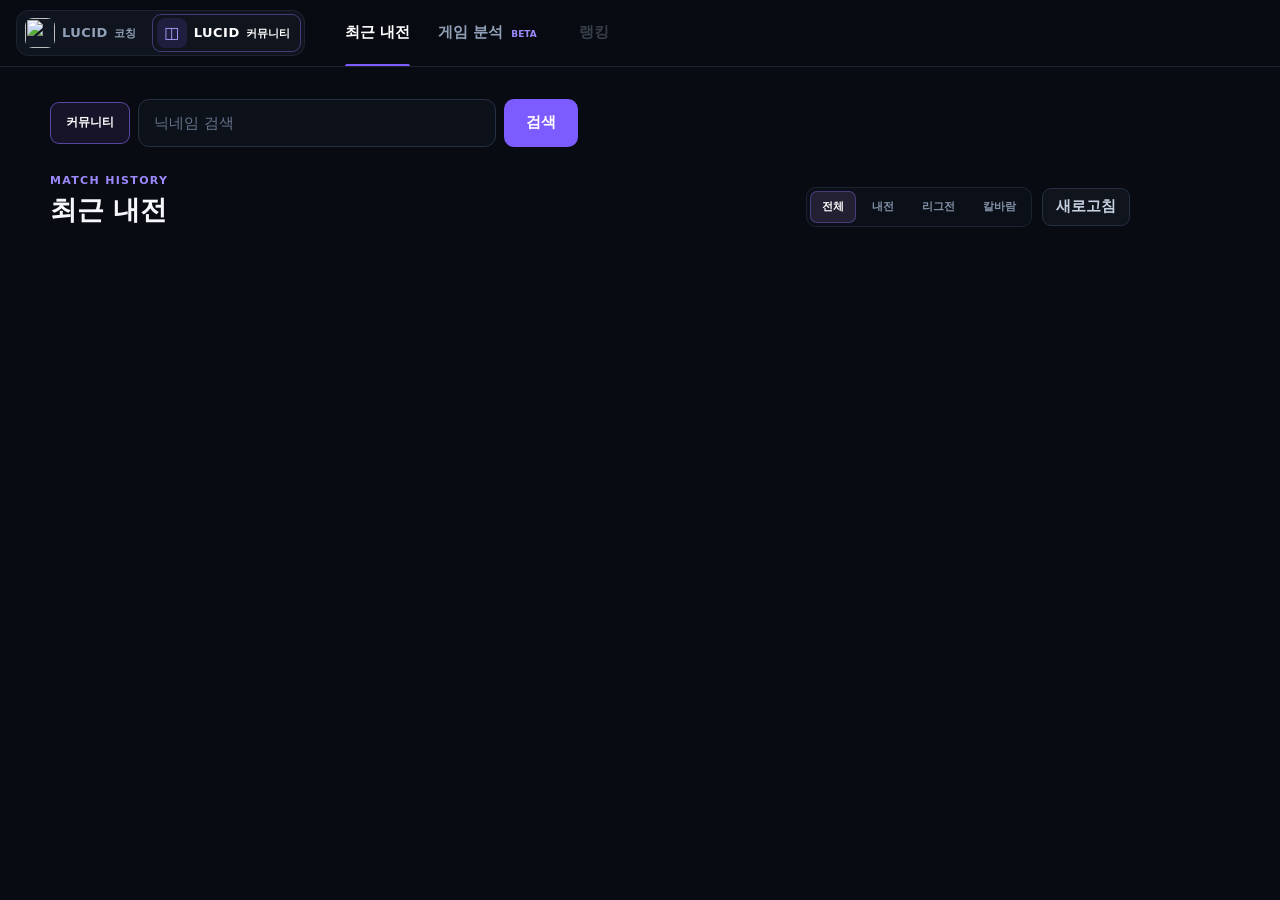
==== commit eabcb288: "Add files via upload" ====
--- a/index.html
+++ b/index.html
@@ -1,396 +1,107 @@
-﻿<!doctype html>
+<!doctype html>
 <html lang="ko">
 <head>
   <meta charset="utf-8">
   <meta name="viewport" content="width=device-width, initial-scale=1">
-  <title>Lucid Coach</title>
-  <link rel="stylesheet" href="styles.css">
+  <meta name="theme-color" content="#080b11">
+  <title>Lucid Community</title>
+  <meta name="description" content="Lucid Bot 내전 전적, AI Score, 개인 기록을 확인하는 커뮤니티">
+  <link rel="stylesheet" href="styles.css?v=20260904b">
 </head>
 <body>
-  <div class="app-shell">
-    <aside class="sidebar">
-      <button class="brand" id="homeLogo" type="button" aria-label="홈으로 이동">
-        <img src="assets/logo.jpg" alt="">
+  <header class="community-header">
+    <div class="header-inner">
+      <div class="service-switcher community-service-switcher" aria-label="LUCID 서비스 전환">
+        <a class="service-switch" href="../" aria-label="LUCID 코칭으로 이동">
+          <span class="service-icon"><img src="../assets/logo.jpg" alt=""></span>
+          <span class="service-copy"><strong>LUCID</strong><small>코칭</small></span>
+        </a>
+        <a class="service-switch active" href="./" aria-label="LUCID 커뮤니티 홈">
+          <span class="service-icon community-icon" aria-hidden="true">◫</span>
+          <span class="service-copy"><strong>LUCID</strong><small>커뮤니티</small></span>
+        </a>
+      </div>
+      <nav class="community-nav" aria-label="커뮤니티 메뉴">
+        <button class="nav-tab active" type="button" data-view="recent">최근 내전</button>
+        <button class="nav-tab" type="button" data-view="analysis">게임 분석 <span class="nav-beta">BETA</span></button>
+        <button class="nav-tab" type="button" disabled title="후속 버전에서 추가">랭킹</button>
+      </nav>
+
+    </div>
+  </header>
+
+  <main class="community-main">
+    <section class="search-strip compact-community-search" aria-label="내전 전적 검색">
+      <button class="community-home-button" id="communityHomeBtn" type="button">커뮤니티</button>
+      <form id="playerSearchForm" class="player-search compact-player-search">
+        <div class="search-control">
+          <input id="playerSearchInput" type="search" autocomplete="off" placeholder="닉네임 검색" aria-label="내전 닉네임 검색">
+          <button type="submit">검색</button>
+        </div>
+      </form>
+      <div class="recent-searches" id="recentSearches" aria-label="최근 검색"></div>
+    </section>
+
+    <section id="statusBanner" class="status-banner" hidden></section>
+
+    <section id="recentView" class="content-view active">
+      <div class="section-heading recent-heading">
         <div>
-          <strong>Lucid Coach</strong>
+          <p class="section-kicker">MATCH HISTORY</p>
+          <h1>최근 내전</h1>
         </div>
-      </button>
-      <nav class="nav" aria-label="main">
-        <button class="nav-item active" data-view="market" id="navMarket"></button>
-        <button class="nav-item" data-action="coachSearch" id="navCoachSearch" type="button">맞춤 강의 검색</button>
-        <button class="nav-item" data-view="student" id="navStudent"></button>
-      </nav>
-      <section class="side-role-menu" id="sideRoleMenu" hidden></section>
-      <section class="side-coaches" aria-label="코치 목록">
-        <span class="label">코치 목록</span>
-        <div id="sideCoachList"></div>
-      </section>
-      <div class="side-panel">
-        <span class="label" id="sideLabel"></span>
-        <p id="sideCopy"></p>
+        <div class="recent-heading-actions">
+          <div class="match-category-tabs" role="tablist" aria-label="내전 유형 필터">
+            <button class="match-category-tab active" type="button" data-match-category="all">전체</button>
+            <button class="match-category-tab" type="button" data-match-category="scrim">내전</button>
+            <button class="match-category-tab" type="button" data-match-category="league">리그전</button>
+            <button class="match-category-tab" type="button" data-match-category="aram">칼바람</button>
+          </div>
+          <button class="ghost-button" id="refreshMatchesBtn" type="button">새로고침</button>
+        </div>
       </div>
-    </aside>
+      <div id="recentMatches" class="match-feed" aria-live="polite"></div>
+      <button class="load-more" id="loadMoreBtn" type="button" hidden>더 보기</button>
+    </section>
 
-    <main class="main">
-      <section class="topbar">
+    <section id="searchView" class="content-view">
+      <div id="searchResults"></div>
+    </section>
+    <section id="analysisView" class="content-view">
+      <div class="analysis-page-head">
         <div>
-          <p class="eyebrow" id="heroEyebrow"></p>
-          <h1 id="heroTitle"></h1>
+          <p class="section-kicker">LUCID DATA · BETA</p>
+          <h1>챔피언별로 티어의 차이를 확인하세요.</h1>
+          <p>같은 챔피언과 같은 포지션의 플레이만 비교해 CS, 골드, 딜량, KDA 등 실제 지표 차이를 보여주는 분석 영역입니다.</p>
         </div>
-        <div class="topbar-actions">
-          <div class="user-actions">
-            <button class="secondary user-action" id="loginOpenBtn" type="button">로그인</button>
-            <button class="secondary user-action" id="guestBuyOpenBtn" type="button">비회원 강의 구매</button>
-            <button class="secondary user-action" id="discordConnectBtn" type="button" hidden>Discord 연결</button>
-            <button class="theme-toggle" id="themeToggleBtn" type="button" aria-pressed="false">다크모드</button>
+        <div class="analysis-confidence-note">
+          <strong>표본 신뢰도</strong>
+          <span>표본이 부족한 구간은 참고용으로 구분하고, 충분한 데이터부터 정식 지표로 공개합니다.</span>
+        </div>
+      </div>
+      <section class="analysis-search-shell">
+        <div class="analysis-filters">
+          <label><span>챔피언</span><input type="search" placeholder="예: 쉬바나, 리 신" aria-label="분석할 챔피언"></label>
+          <label><span>포지션</span><select aria-label="포지션"><option>정글</option><option>탑</option><option>미드</option><option>원딜</option><option>서폿</option></select></label>
+          <label><span>패치</span><select aria-label="패치"><option>현재 패치</option></select></label>
+          <button class="analysis-search-button" type="button" disabled>준비 중</button>
+        </div>
+        <div class="analysis-empty-state">
+          <strong>게임 분석 데이터를 연결하는 중입니다.</strong>
+          <p>커뮤니티 전적과 일반 유저 벤치마크를 연결해 같은 챔피언·포지션 기준의 강점과 보완 지표를 보여줄 예정입니다.</p>
+          <div class="analysis-preview-grid" aria-label="제공 예정 지표">
+            <span>CS/min</span><span>Gold/min</span><span>DPM</span><span>KDA</span><span>KP</span><span>오브젝트</span>
           </div>
-          <details class="admin-menu" hidden>
-            <summary>관리</summary>
-            <div>
-              <button type="button" data-admin-view="bookings" id="navBookings"></button>
-              <button type="button" data-admin-view="admin" id="navAdmin"></button>
-              <button type="button" data-admin-view="users" id="navUsers">회원 관리</button>
-            </div>
-          </details>
         </div>
       </section>
+    </section>
 
-      <section class="view active" id="marketView">
-        <div class="toolbar">
-          <div class="tabs" id="categoryTabs"></div>
-        </div>
-        <div class="filter-block">
-          <label class="search">
-            <span id="searchLabel"></span>
-            <input id="searchInput" type="search">
-          </label>
-          <div class="filter-row" id="typeTabs"></div>
-          <div class="filter-row" id="segmentTabs"></div>
-        </div>
-        <section class="featured-section" id="featuredSection">
-          <div class="market-head">
-            <h2 id="featuredTitle"></h2>
-            <span id="featuredHint"></span>
-          </div>
-          <div class="featured-grid" id="featuredList"></div>
-        </section>
-        <div class="market-head list-head">
-          <h2 id="expertTitle"></h2>
-          <span id="expertHint"></span>
-        </div>
-        <div class="layout">
-          <section class="coach-list" id="coachList"></section>
-          <section class="detail-panel" id="coachDetail"></section>
-        </div>
-      </section>
+  </main>
 
-      <section class="view" id="studentView">
-        <div class="section-head student-head">
-          <div>
-            <p class="eyebrow">수강생 화면</p>
-            <h2>내 강의 홈</h2>
-          </div>
-          <div class="student-balance">
-            <span>사용 가능 포인트</span>
-            <strong>0원</strong>
-          </div>
-        </div>
-        <div class="student-dashboard" id="studentViewContent"></div>
-      </section>
+  <template id="loadingTemplate">
+    <div class="loading-card"><span></span><span></span><span></span></div>
+  </template>
 
-      <section class="view" id="bookingsView">
-        <div class="section-head">
-          <div>
-            <p class="eyebrow" id="bookingEyebrow"></p>
-            <h2 id="bookingTitle"></h2>
-          </div>
-          <button class="secondary" id="clearBookingsBtn"></button>
-        </div>
-        <div class="booking-tools">
-          <select id="bookingStatusFilter"></select>
-          <input id="bookingSearchInput" type="search" placeholder="수강생 또는 코치명 검색">
-        </div>
-        <div class="table-wrap">
-          <table>
-            <thead>
-              <tr>
-                <th id="thStatus"></th>
-                <th id="thStudent"></th>
-                <th id="thLesson"></th>
-                <th id="thTime"></th>
-                <th id="thContact"></th>
-                <th id="thMemo"></th>
-                <th>처리</th>
-              </tr>
-            </thead>
-            <tbody id="bookingRows"></tbody>
-          </table>
-        </div>
-        <section class="booking-detail-panel" id="bookingDetail" hidden></section>
-        <section class="refund-admin-panel" id="refundAdminPanel"></section>
-      </section>
-
-      <section class="view" id="adminView">
-        <div class="section-head">
-          <div>
-            <p class="eyebrow" id="adminEyebrow"></p>
-            <h2 id="adminTitle"></h2>
-          </div>
-        </div>
-        <div class="booking-tools admin-coach-tools">
-          <input id="adminCoachSearchInput" type="search" placeholder="코치명 또는 코치 키 검색" aria-label="코치 검색">
-          <button class="secondary" id="reloadAdminCoachSettingsBtn" type="button">새로고침</button>
-        </div>
-        <form class="admin-form" id="coachForm">
-          <input type="hidden" id="coachId">
-          <label hidden><span id="labelCategory"></span>
-            <select id="coachCategory">
-              <option value="league" id="optLeague"></option>
-              <option value="valorant" id="optValorant"></option>
-              <option value="academy" id="optAcademy"></option>
-            </select>
-          </label>
-          <label hidden><span id="labelName"></span><input id="coachName"></label>
-          <label hidden><span id="labelTagline"></span><input id="coachTagline"></label>
-          <div class="price-builder" hidden>
-            <label><span>가격</span><input id="coachPriceAmount" inputmode="numeric" placeholder="예: 70000"></label>
-            <label><span>기준</span>
-              <select id="coachPriceUnitType">
-                <option value="time">시간</option>
-                <option value="game">게임</option>
-              </select>
-            </label>
-            <label><span>단위</span>
-              <select id="coachPriceUnit"></select>
-            </label>
-            <input id="coachPrice" type="hidden">
-          </div>
-          <fieldset class="choice-field" hidden>
-            <legend id="labelPurpose"></legend>
-            <div class="choice-grid" id="coachPurposeChoices"></div>
-          </fieldset>
-          <fieldset class="choice-field" hidden>
-            <legend id="labelRoles"></legend>
-            <div class="choice-stack" id="coachRoleChoices"></div>
-          </fieldset>
-          <input id="coachImage" type="hidden">
-          <input id="coachFeaturedImage" type="hidden">
-          <input id="coachDetailImage" type="hidden">
-          <label class="image-position-raw" hidden><span id="labelImagePosition"></span><input id="coachImagePosition" readonly></label>
-          <div class="image-upload-grid wide" hidden>
-            <div class="image-upload-card">
-              <label><span>상단 추천 이미지 <small>엠버서더/최우수 노출용 · 권장 1200x675</small></span><input id="coachFeaturedImageFile" type="file" accept="image/*"></label>
-              <div class="image-preview banner-preview">
-                <div class="image-preview-frame banner" id="coachFeaturedImagePreview"></div>
-                <span>추천 상단 카드에 표시</span>
-              </div>
-              <button type="button" class="secondary image-crop-button" id="openFeaturedCropBtn">상단 추천 이미지 범위 지정</button>
-            </div>
-            <div class="image-upload-card">
-              <label><span>일반 목록 이미지 <small>목록 카드용 · 권장 520x520</small></span><input id="coachImageFile" type="file" accept="image/*"></label>
-              <div class="image-preview thumbnail-preview">
-                <div class="image-preview-frame" id="coachImagePreview"></div>
-                <span>상품 목록 카드에 표시</span>
-              </div>
-              <button type="button" class="secondary image-crop-button" id="openCropBtn">일반 목록 이미지 범위 지정</button>
-            </div>
-            <div class="image-upload-card">
-              <label><span>상세 설명 이미지 <small>상세 패널용 · 권장 1200x675</small></span><input id="coachDetailImageFile" type="file" accept="image/*"></label>
-              <div class="image-preview banner-preview">
-                <div class="image-preview-frame banner" id="coachDetailImagePreview"></div>
-                <span>오른쪽 상세 화면에 표시</span>
-              </div>
-              <button type="button" class="secondary image-crop-button" id="openDetailCropBtn">상세 설명 이미지 범위 지정</button>
-            </div>
-          </div>
-          <div class="admin-selected-coach" id="adminSelectedCoach">코치 목록에서 관리할 코치를 선택하세요.</div>
-          <fieldset class="choice-field">
-            <legend id="labelBadges"></legend>
-            <div class="badge-picker">
-              <select id="coachBadgeSelect"></select>
-              <button type="button" class="secondary" id="addCoachBadgeBtn">추가</button>
-            </div>
-            <div class="choice-grid" id="coachBadgeChoices"></div>
-          </fieldset>
-          <label><span>강의 수수료율 (%)</span><input id="coachCommissionRate" type="number" min="0" max="100" step="1" inputmode="numeric" placeholder="예: 10"></label>
-          <label class="wide"><span>특이사항</span><textarea id="coachAdminNote" rows="4" maxlength="2000" placeholder="관리자만 보는 메모"></textarea></label>
-          <label class="wide" hidden><span id="labelBio"></span><textarea id="coachBio" rows="4"></textarea></label>
-          <div class="form-actions">
-            <button type="submit" class="primary" id="saveCoachBtn"></button>
-            <span class="save-status" id="coachSaveStatus" aria-live="polite"></span>
-          </div>
-        </form>
-        <div class="admin-list" id="adminCoachList"></div>
-      </section>
-
-      <section class="view" id="usersView">
-        <div class="section-head">
-          <div>
-            <p class="eyebrow">관리자 화면</p>
-            <h2>회원 관리</h2>
-          </div>
-          <button class="secondary" id="reloadUsersBtn" type="button">새로고침</button>
-        </div>
-        <div class="booking-tools user-tools">
-          <input id="userSearchInput" type="search" placeholder="닉네임, 이메일, 코치명 검색" aria-label="회원 검색">
-        </div>
-        <div class="table-wrap">
-          <table>
-            <thead>
-              <tr>
-                <th>닉네임</th>
-                <th>이메일</th>
-                <th>권한</th>
-                <th>Discord</th>
-                <th>처리</th>
-              </tr>
-            </thead>
-            <tbody id="userRows"></tbody>
-          </table>
-        </div>
-        <div class="section-head compact-head">
-          <div>
-            <p class="eyebrow">신청 확인</p>
-            <h2>코치 등록 요청</h2>
-          </div>
-        </div>
-        <div class="table-wrap">
-          <table>
-            <thead>
-              <tr>
-                <th>신청자</th>
-                <th>코치명</th>
-                <th>소개</th>
-                <th>상태</th>
-                <th>처리</th>
-              </tr>
-            </thead>
-            <tbody id="coachRequestRows"></tbody>
-          </table>
-        </div>
-      </section>
-
-      <section class="view" id="coachApplyView">
-        <div class="section-head">
-          <div>
-            <p class="eyebrow">코치 등록</p>
-            <h2>코치 등록 요청</h2>
-          </div>
-        </div>
-        <form class="admin-form coach-apply-form" id="coachApplyForm">
-          <label>코치 이름<input name="coachName" required placeholder="예: 루시드 코치"></label>
-          <label>게임<input name="game" value="리그오브레전드"></label>
-          <label>주 포지션 / 전문 분야<input name="mainRole" placeholder="예: 미드, 정글, 라인전, 팀게임"></label>
-          <label>현재 티어 / 경력<input name="tier" placeholder="예: 마스터, 팀 코치 경험 1년"></label>
-          <label>희망 가격<input name="price" placeholder="예: 30,000원 / 1게임"></label>
-          <label>연락처<input name="contact" required placeholder="디스코드 또는 이메일"></label>
-          <label class="wide">한 줄 소개<textarea name="intro" required rows="3" placeholder="예: 미드 라인전과 로밍 타이밍을 빠르게 잡아드립니다."></textarea></label>
-          <label class="wide">관리자에게 남길 내용<textarea name="sample" rows="5" placeholder="코칭 방식, 가능 시간, 대표 챔피언, 경력 등을 적어주세요."></textarea></label>
-          <div class="form-actions">
-            <button class="primary" type="submit" id="coachApplySubmitBtn">요청 보내기</button>
-            <span class="save-status" id="coachApplyStatus" aria-live="polite"></span>
-          </div>
-        </form>
-      </section>
-
-      <section class="view" id="coachSelfView">
-        <div class="section-head coach-self-head">
-          <div>
-            <p class="eyebrow">코치 개인 화면</p>
-            <h2>내 강의 관리</h2>
-          </div>
-          <div class="coach-self-tabs" id="coachSelfTabs"></div>
-        </div>
-        <div class="coach-self-layout">
-          <section class="coach-self-preview">
-            <div class="market-head">
-              <h2 id="coachSelfName">코치 선택</h2>
-              <span id="coachSelfHint">강의를 선택하면 오른쪽에서 수정합니다.</span>
-            </div>
-            <div id="coachSelfProfile"></div>
-            <div id="coachAvailabilityPanel"></div>
-          </section>
-          <section class="coach-self-editor" id="coachSelfEditor">
-            <div class="detail-empty">
-              <strong>강의를 선택해주세요.</strong>
-              <span>선택한 코치의 강의만 여기에서 개별 수정할 수 있습니다.</span>
-            </div>
-          </section>
-        </div>
-      </section>
-    </main>
-  </div>
-
-  <template id="bookingFormTemplate">
-    <form class="booking-form" id="bookingForm">
-      <input name="student" type="hidden">
-      <div class="booking-student-auto" id="bookingStudentAuto" hidden></div>
-      <label><span id="bookingContactLabel"></span><input name="contact" required></label>
-      <label id="bookingTimeField"><span id="bookingTimeLabel"></span><input name="time" required></label>
-      <div class="availability-picker" id="bookingAvailabilityPicker" hidden>
-        <label><span>예약 가능한 시간 선택</span><select id="bookingAvailabilitySlot" name="availabilitySlotId"></select></label>
-         <small>코치가 등록한 빈 시간만 선택할 수 있습니다.</small>
-         <small class="booking-validation-error" id="bookingAvailabilityError" role="alert" hidden>예약 가능한 시간을 선택해주세요.</small>
-      </div>
-      <label><span id="bookingMemoLabel"></span><textarea name="memo" rows="3"></textarea></label>
-      <button type="submit" class="primary" id="bookingSubmitBtn"></button>
-    </form>
-  </template>
-  <div class="coach-explorer-modal" id="coachExplorerModal" hidden>
-    <div class="coach-explorer-dialog" role="dialog" aria-modal="true" aria-labelledby="coachExplorerTitle">
-      <button class="crop-close" id="coachExplorerCloseBtn" type="button" aria-label="닫기">×</button>
-      <div class="coach-explorer-head">
-        <div>
-          <span id="coachExplorerMeta"></span>
-          <h3 id="coachExplorerTitle">코치 목록</h3>
-        </div>
-        <label class="coach-explorer-search">
-          <span>검색</span>
-          <input id="coachExplorerSearch" type="search" placeholder="코치명, 라인, 강의명">
-        </label>
-      </div>
-      <div class="coach-explorer-filters">
-        <div id="coachExplorerRoleFilters"></div>
-        <div id="coachExplorerTierFilters"></div>
-      </div>
-      <div class="coach-explorer-grid" id="coachExplorerGrid"></div>
-    </div>
-  </div>
-  <div class="lesson-detail-modal" id="lessonDetailModal" hidden>
-    <div class="lesson-detail-dialog" role="dialog" aria-modal="true" aria-labelledby="lessonDetailTitle">
-      <button class="crop-close" id="lessonDetailCloseBtn" type="button" aria-label="닫기">×</button>
-      <div id="lessonDetailBody"></div>
-    </div>
-  </div>
-  <div class="auth-modal" id="authModal" hidden>
-    <div class="auth-dialog" role="dialog" aria-modal="true" aria-labelledby="authTitle">
-      <button class="crop-close" id="authCloseBtn" type="button" aria-label="닫기">×</button>
-      <div class="auth-tabs">
-        <button type="button" class="active" data-auth-mode="login">로그인</button>
-        <button type="button" data-auth-mode="signup">회원가입</button>
-        <button type="button" data-auth-mode="guest">비회원 구매</button>
-      </div>
-      <div id="authBody"></div>
-    </div>
-  </div>
-  <div class="crop-modal" id="cropModal" hidden>
-    <div class="crop-dialog">
-      <button class="crop-close" id="cropCloseBtn" type="button" aria-label="닫기">×</button>
-      <h3 id="cropTitle">이미지 범위 지정</h3>
-      <div class="crop-stage">
-        <img id="cropImage" alt="">
-        <div class="crop-box" id="cropBox"></div>
-      </div>
-      <div class="crop-controls">
-        <label><span>가로</span><input id="cropX" type="range" min="0" max="100" value="50"></label>
-        <label><span>세로</span><input id="cropY" type="range" min="0" max="100" value="50"></label>
-        <label><span>줌</span><input id="cropSize" type="range" min="18" max="100" value="70"></label>
-      </div>
-      <button type="button" class="primary" id="applyCropBtn">적용하기</button>
-    </div>
-  </div>
-
-  <script src="https://js.tosspayments.com/v2/standard"></script>
-  <script type="module" src="app.js?v=20260824-account1"></script>
+  <script type="module" src="js/app.js?v=20260904b"></script>
 </body>
 </html>
--- a/styles.css
+++ b/styles.css
@@ -1,3110 +1,7 @@
-:root {
-  --bg: #f4f6f8;
-  --panel: #ffffff;
-  --panel-2: #f9fafb;
-  --text: #17202a;
-  --muted: #667085;
-  --line: #d9dee7;
-  --brand: #18a058;
-  --brand-dark: #0f7a42;
-  --danger: #d33f49;
-  --blue: #2f6fed;
-  --shadow: 0 12px 34px rgba(21, 32, 43, 0.08);
-}
-
-body[data-theme="dark"] {
-  --bg: #0f172a;
-  --panel: #172033;
-  --panel-2: #111827;
-  --text: #e5e7eb;
-  --muted: #9ca3af;
-  --line: #334155;
-  --brand: #3b82f6;
-  --brand-dark: #93c5fd;
-  --blue: #60a5fa;
-  --shadow: 0 16px 38px rgba(0, 0, 0, 0.34);
-}
-
-* { box-sizing: border-box; }
-[hidden] { display: none !important; }
-body {
-  margin: 0;
-  background: var(--bg);
-  color: var(--text);
-  font-family: Inter, Pretendard, "Segoe UI", Arial, sans-serif;
-  letter-spacing: 0;
-  color-scheme: light;
-}
-body[data-theme="dark"] { color-scheme: dark; }
-body[data-theme="dark"] img {
-  color-scheme: dark;
-}
-button, input, select, textarea {
-  font: inherit;
-}
-button {
-  border: 0;
-  cursor: pointer;
-}
-.app-shell {
-  display: grid;
-  grid-template-columns: 260px minmax(0, 1fr);
-  min-height: 100vh;
-}
-.sidebar {
-  background: #111827;
-  color: #f9fafb;
-  padding: 22px;
-  display: flex;
-  flex-direction: column;
-  gap: 24px;
-}
-.brand {
-  display: flex;
-  align-items: center;
-  gap: 12px;
-  width: 100%;
-  padding: 0;
-  border: 0;
-  background: transparent;
-  color: inherit;
-  text-align: left;
-  cursor: pointer;
-}
-.brand:hover strong { color: #ffffff; }
-.brand:focus-visible {
-  outline: 2px solid #9de0bb;
-  outline-offset: 4px;
-  border-radius: 8px;
-}
-.brand img {
-  width: 42px;
-  height: 42px;
-  border-radius: 8px;
-  object-fit: cover;
-}
-.brand strong { display: block; font-size: 18px; }
-.brand span { color: #a7b0bf; font-size: 13px; }
-.nav {
-  display: grid;
-  gap: 8px;
-}
-.nav-item {
-  text-align: left;
-  color: #cbd5e1;
-  background: transparent;
-  padding: 11px 12px;
-  border-radius: 8px;
-}
-.nav-item.active, .nav-item:hover {
-  background: #1f2937;
-  color: #ffffff;
-}
-.side-role-menu {
-  display: grid;
-  gap: 8px;
-  margin-top: 4px;
-}
-.role-menu-button {
-  width: 100%;
-  text-align: left;
-  color: #cbd5e1;
-  background: transparent;
-  padding: 11px 12px;
-  border-radius: 8px;
-  font-weight: 800;
-}
-.role-menu-button.active,
-.role-menu-button:hover {
-  background: #1f2937;
-  color: #ffffff;
-}
-.side-coaches {
-  display: grid;
-  gap: 8px;
-}
-.side-coaches .label {
-  color: #94a3b8;
-}
-.side-coaches > div {
-  display: grid;
-  gap: 8px;
-}
-.coach-explorer-open,
-.selected-side-coach {
-  width: 100%;
-  display: grid;
-  align-items: center;
-  gap: 10px;
-  border-radius: 8px;
-  border: 1px solid rgba(148, 163, 184, 0.22);
-  color: #e5e7eb;
-  text-align: left;
-}
-.coach-explorer-open {
-  grid-template-columns: minmax(0, 1fr) auto;
-  padding: 12px;
-  background: #1f2937;
-}
-.coach-explorer-open:hover {
-  border-color: rgba(157, 224, 187, 0.68);
-  background: #253142;
-}
-.coach-explorer-open span,
-.selected-side-coach span {
-  min-width: 0;
-  display: grid;
-  gap: 3px;
-}
-.coach-explorer-open strong,
-.selected-side-coach strong {
-  font-size: 14px;
-  font-weight: 900;
-}
-.coach-explorer-open small,
-.selected-side-coach small {
-  color: #94a3b8;
-  font-size: 12px;
-  overflow: hidden;
-  text-overflow: ellipsis;
-  white-space: nowrap;
-}
-.coach-explorer-open em {
-  padding: 5px 8px;
-  border-radius: 999px;
-  background: #e9f8f0;
-  color: var(--brand-dark);
-  font-size: 12px;
-  font-style: normal;
-  font-weight: 900;
-}
-.selected-side-coach {
-  grid-template-columns: 38px minmax(0, 1fr);
-  padding: 8px;
-  background: rgba(15, 23, 42, 0.42);
-}
-.selected-side-coach:hover {
-  background: #1f2937;
-}
-.selected-side-coach.active {
-  border-color: rgba(157, 224, 187, 0.58);
-}
-.selected-side-coach img {
-  width: 38px;
-  height: 38px;
-  border-radius: 8px;
-  object-fit: cover;
-  background: #111827;
-}
-.recent-side-coaches {
-  display: grid;
-  gap: 6px;
-  padding-top: 4px;
-}
-.recent-side-coaches > span {
-  color: #94a3b8;
-  font-size: 12px;
-  font-weight: 800;
-}
-.recent-side-coach {
-  width: 100%;
-  display: grid;
-  grid-template-columns: 28px minmax(0, 1fr);
-  align-items: center;
-  gap: 8px;
-  padding: 6px;
-  border-radius: 8px;
-  background: transparent;
-  color: #cbd5e1;
-  text-align: left;
-}
-.recent-side-coach:hover,
-.recent-side-coach.active {
-  background: rgba(31, 41, 55, 0.9);
-  color: #ffffff;
-}
-.recent-side-coach img {
-  width: 28px;
-  height: 28px;
-  border-radius: 7px;
-  object-fit: cover;
-}
-.recent-side-coach strong {
-  min-width: 0;
-  overflow: hidden;
-  text-overflow: ellipsis;
-  white-space: nowrap;
-  font-size: 12px;
-}
-.side-empty {
-  margin: 0;
-  color: #94a3b8;
-  font-size: 13px;
-}
-.side-panel {
-  margin-top: auto;
-  background: #1f2937;
-  border: 1px solid #2f3a4a;
-  padding: 14px;
-  border-radius: 8px;
-}
-.side-panel p {
-  margin: 8px 0 0;
-  color: #cbd5e1;
-  font-size: 13px;
-  line-height: 1.55;
-}
-.side-coaches,
-.side-panel {
-  display: none;
-}
-.label, .eyebrow {
-  color: var(--muted);
-  font-size: 12px;
-  font-weight: 700;
-  text-transform: uppercase;
-}
-.main {
-  padding: 28px;
-  min-width: 0;
-
-  /*
-   * Desktop zoom guard:
-   * 브라우저 축소 시 CSS viewport가 지나치게 넓어져 카드/그리드가 재배치되거나
-   * 가로로 늘어나는 것을 막고, 원래 데스크톱 레이아웃 폭을 유지한 채
-   * 브라우저 배율대로 전체 화면이 함께 축소되도록 합니다.
-   */
-  width: 100%;
-  max-width: 1540px;
-  justify-self: start;
-}
-.topbar {
-  display: flex;
-  justify-content: space-between;
-  align-items: flex-start;
-  gap: 28px;
-  margin-bottom: 24px;
-}
-.topbar h1 {
-  margin: 6px 0 0;
-  font-size: 28px;
-  line-height: 1.25;
-  max-width: 820px;
-}
-.topbar-actions {
-  display: grid;
-  justify-items: end;
-  gap: 10px;
-}
-.user-actions {
-  display: flex;
-  justify-content: flex-end;
-  flex-wrap: wrap;
-  gap: 8px;
-}
-.user-action,
-.theme-toggle {
-  min-height: 34px;
-  border-radius: 8px;
-  padding: 8px 11px;
-  font-size: 12px;
-  font-weight: 900;
-}
-.theme-toggle {
-  border: 1px solid var(--line);
-  background: var(--panel);
-  color: var(--text);
-}
-.user-action.active-user {
-  border: 1px solid var(--line);
-  background: var(--panel);
-  color: var(--brand-dark);
-}
-.theme-toggle[aria-pressed="true"] {
-  border-color: #475569;
-  background: #172033;
-  color: #dbeafe;
-}
-.metrics {
-  display: grid;
-  grid-template-columns: repeat(3, 100px);
-  gap: 10px;
-}
-.metrics div {
-  background: var(--panel);
-  border: 1px solid var(--line);
-  border-radius: 8px;
-  padding: 12px;
-}
-.metrics strong { display: block; font-size: 22px; }
-.metrics span { color: var(--muted); font-size: 12px; }
-.admin-menu {
-  position: relative;
-  z-index: 20;
-}
-.admin-menu summary {
-  list-style: none;
-  border: 1px solid var(--line);
-  border-radius: 8px;
-  background: var(--panel);
-  color: var(--muted);
-  padding: 8px 11px;
-  font-size: 12px;
-  font-weight: 900;
-  cursor: pointer;
-}
-.admin-menu summary::-webkit-details-marker {
-  display: none;
-}
-.admin-menu[open] summary {
-  color: var(--text);
-  border-color: #b7c3d4;
-}
-.admin-menu > div {
-  position: absolute;
-  right: 0;
-  top: calc(100% + 8px);
-  width: 180px;
-  display: grid;
-  gap: 6px;
-  padding: 8px;
-  border: 1px solid var(--line);
-  border-radius: 8px;
-  background: var(--panel);
-  box-shadow: var(--shadow);
-}
-.admin-menu button {
-  width: 100%;
-  border-radius: 7px;
-  padding: 9px 10px;
-  background: transparent;
-  color: var(--text);
-  text-align: left;
-  font-size: 13px;
-  font-weight: 800;
-}
-.admin-menu button:hover {
-  background: var(--panel-2);
-  color: var(--text);
-}
-.view { display: none; }
-.view.active { display: block; }
-#adminView.active { display: flex; flex-direction: column; }
-#adminView.active .admin-coach-tools { order: 1; }
-#adminView.active .admin-list { order: 2; }
-#adminView.active .admin-form { order: 3; }
-.toolbar {
-  display: flex;
-  justify-content: flex-start;
-  align-items: center;
-  gap: 16px;
-  margin-bottom: 12px;
-}
-.market-head {
-  display: flex;
-  justify-content: flex-start;
-  align-items: center;
-  gap: 12px;
-  margin: 18px 0 12px;
-}
-.market-head h2 {
-  margin: 0;
-  font-size: 24px;
-  line-height: 1.2;
-}
-.market-head span {
-  color: var(--muted);
-  font-size: 13px;
-}
-.featured-section {
-  margin-bottom: 28px;
-}
-.featured-grid {
-  display: grid;
-  grid-template-columns: repeat(auto-fill, minmax(260px, 1fr));
-  gap: 14px;
-}
-.featured-card {
-  background: #171822;
-  color: #ffffff;
-  border-radius: 8px;
-  overflow: hidden;
-  border: 1px solid #242635;
-  box-shadow: 0 18px 42px rgba(17, 24, 39, 0.18);
-  min-height: 326px;
-}
-.featured-card.tier-best {
-  border-color: #ffd15d;
-  box-shadow: 0 20px 44px rgba(184, 124, 18, 0.24);
-}
-.featured-card.tier-good {
-  border-color: #6678ff;
-}
-.featured-image {
-  position: relative;
-  aspect-ratio: 16 / 9;
-  height: auto;
-  background: #0f111a;
-  overflow: hidden;
-}
-.featured-image img {
-  width: 100%;
-  height: 100%;
-  object-fit: cover;
-  object-position: center center;
-  display: block;
-}
-.featured-image::after {
-  content: "";
-  position: absolute;
-  inset: 0;
-  background: linear-gradient(180deg, rgba(0,0,0,0.04), rgba(0,0,0,0.32));
-  pointer-events: none;
-}
-.ad-label, .tier-ribbon {
-  position: absolute;
-  z-index: 1;
-  top: 10px;
-  border-radius: 4px;
-  padding: 4px 7px;
-  font-size: 12px;
-  font-weight: 900;
-}
-.ad-label {
-  left: 10px;
-  background: rgba(20, 184, 166, 0.95);
-  color: #ffffff;
-}
-.tier-ribbon {
-  right: 10px;
-  background: rgba(255, 209, 93, 0.96);
-  color: #221600;
-}
-.featured-body {
-  padding: 13px 14px 14px;
-}
-.featured-tags {
-  display: flex;
-  flex-wrap: wrap;
-  gap: 6px;
-  margin-bottom: 10px;
-}
-.featured-tags span {
-  background: #20c997;
-  color: #ffffff;
-  border-radius: 5px;
-  padding: 5px 8px;
-  font-size: 12px;
-  font-weight: 800;
-}
-.featured-tags span + span {
-  background: #ff4d6d;
-}
-.featured-body h3 {
-  margin: 0 0 7px;
-  font-size: 17px;
-  line-height: 1.25;
-  min-height: 0;
-}
-.coach-owner {
-  display: block;
-  margin: -2px 0 7px;
-  color: var(--brand-dark);
-  font-size: 12px;
-  font-weight: 900;
-}
-.featured-summary {
-  margin: 0 0 8px;
-  color: #b7bfd4;
-  font-size: 13px;
-  line-height: 1.4;
-  display: -webkit-box;
-  -webkit-line-clamp: 2;
-  -webkit-box-orient: vertical;
-  overflow: hidden;
-}
-.purpose-label {
-  display: inline-block;
-  color: var(--brand-dark);
-  background: #e9f8f0;
-  border: 1px solid #b8e8cc;
-  border-radius: 999px;
-  padding: 3px 8px;
-  font-size: 12px;
-  font-weight: 800;
-  margin: 0 0 9px;
-}
-.featured-card .purpose-label {
-  color: #c8ffe0;
-  background: rgba(24, 160, 88, 0.2);
-  border-color: rgba(157, 224, 187, 0.36);
-  margin-bottom: 8px;
-}
-.featured-rating {
-  color: #c9d2ff;
-  font-size: 13px;
-  font-weight: 800;
-  margin-bottom: 8px;
-}
-.featured-rating span {
-  color: #9aa3b7;
-  font-weight: 600;
-}
-.featured-price {
-  display: flex;
-  align-items: baseline;
-  gap: 9px;
-}
-.featured-price strong {
-  font-size: 18px;
-}
-.featured-price del {
-  color: #737b93;
-  font-size: 13px;
-}
-.detail-link {
-  width: fit-content;
-  margin-top: 12px;
-  border-radius: 8px;
-  padding: 8px 11px;
-  background: #eef1f5;
-  color: #253041;
-  font-size: 13px;
-  font-weight: 900;
-}
-.detail-link:hover {
-  background: #dfe5ee;
-}
-.list-head {
-  margin-top: 6px;
-}
-.tabs {
-  display: flex;
-  flex-wrap: wrap;
-  gap: 8px;
-}
-.tab, .purpose-tab {
-  background: var(--panel);
-  border: 1px solid var(--line);
-  border-radius: 8px;
-  padding: 9px 13px;
-  color: var(--text);
-}
-.tab.active, .purpose-tab.active {
-  background: #e9f8f0;
-  border-color: #9de0bb;
-  color: var(--brand-dark);
-}
-.filter-block {
-  display: grid;
-  gap: 8px;
-  align-items: start;
-  margin: -4px 0 18px;
-  max-width: 760px;
-}
-.filter-row {
-  display: flex;
-  flex-wrap: wrap;
-  gap: 8px;
-}
-.purpose-tab {
-  padding: 8px 11px;
-  font-size: 13px;
-}
-.search {
-  width: min(100%, 520px);
-  display: grid;
-  grid-template-columns: auto minmax(0, 1fr);
-  align-items: center;
-  gap: 12px;
-  background: var(--panel);
-  border: 1px solid var(--line);
-  padding: 10px 13px;
-  border-radius: 8px;
-  box-shadow: 0 10px 24px rgba(21, 32, 43, 0.05);
-}
-.search:focus-within {
-  border-color: #9de0bb;
-  box-shadow: 0 0 0 3px rgba(24, 160, 88, 0.12);
-}
-.search span {
-  color: var(--brand-dark);
-  font-size: 12px;
-  font-weight: 900;
-  white-space: nowrap;
-}
-.search input {
-  border: 0;
-  outline: 0;
-  width: 100%;
-  min-height: 22px;
-  padding: 0;
-  background: transparent;
-}
-.layout {
-  display: grid;
-  grid-template-columns: minmax(360px, 1fr) minmax(380px, 520px);
-  gap: 18px;
-  align-items: start;
-}
-.coach-list {
-  display: grid;
-  grid-template-columns: repeat(auto-fill, minmax(280px, 1fr));
-  gap: 16px;
-}
-.coach-card {
-  background: var(--panel);
-  border: 1px solid var(--line);
-  border-radius: 8px;
-  overflow: hidden;
-  display: grid;
-  grid-template-columns: 96px minmax(0, 1fr);
-  min-height: 152px;
-  padding: 10px;
-  gap: 12px;
-}
-.coach-card.active {
-  outline: 2px solid #9de0bb;
-}
-.coach-card.tier-best {
-  border-color: #f3c351;
-  box-shadow: 0 14px 34px rgba(166, 115, 20, 0.14);
-}
-.coach-card.tier-good {
-  border-color: #95c6ff;
-}
-.avatar-frame {
-  width: 100%;
-  height: 96px;
-  aspect-ratio: 1 / 1;
-  border-radius: 8px;
-  overflow: hidden;
-  background: #e5e7eb;
-  grid-row: 1 / span 2;
-}
-.avatar {
-  width: 100%;
-  height: 100%;
-  object-fit: cover;
-  object-position: center 8%;
-  display: block;
-}
-.coach-main {
-  padding: 0;
-}
-.coach-main h3 {
-  margin: 0 0 6px;
-  font-size: 18px;
-  font-weight: 900;
-}
-.coach-main .coach-owner {
-  margin: -2px 0 6px;
-}
-.rank-badges {
-  display: flex;
-  flex-wrap: wrap;
-  gap: 6px;
-  min-height: 24px;
-  margin-bottom: 6px;
-}
-.badge {
-  border-radius: 999px;
-  padding: 4px 8px;
-  font-size: 12px;
-  font-weight: 800;
-}
-.badge.recommend {
-  background: #fff3bf;
-  color: #8a5a00;
-  border: 1px solid #f4c95d;
-}
-.badge.best {
-  background: #171717;
-  color: #ffffff;
-  border: 1px solid #171717;
-}
-.badge.good {
-  background: #e8f3ff;
-  color: #175cd3;
-  border: 1px solid #a7d3ff;
-}
-.coach-main p {
-  color: var(--muted);
-  line-height: 1.35;
-  margin: 2px 0 8px;
-  font-size: 13px;
-  display: -webkit-box;
-  -webkit-line-clamp: 2;
-  -webkit-box-orient: vertical;
-  overflow: hidden;
-}
-.chips {
-  display: flex;
-  flex-wrap: wrap;
-  gap: 6px;
-}
-.chip {
-  border: 1px solid var(--line);
-  background: var(--panel-2);
-  border-radius: 999px;
-  padding: 4px 8px;
-  font-size: 12px;
-  color: #475467;
-}
-.card-foot {
-  display: flex;
-  justify-content: space-between;
-  align-items: center;
-  color: var(--muted);
-  font-size: 13px;
-  gap: 10px;
-  padding: 0;
-  margin-top: 4px;
-  grid-column: 2;
-}
-.card-detail-link {
-  grid-column: 2;
-  justify-self: start;
-}
-.price { color: var(--brand-dark); font-weight: 800; }
-.detail-panel {
-  position: sticky;
-  top: 20px;
-  background: var(--panel);
-  border: 1px solid var(--line);
-  border-radius: 8px;
-  box-shadow: var(--shadow);
-  min-height: 520px;
-  overflow: hidden;
-}
-.detail-empty {
-  min-height: 520px;
-  display: grid;
-  place-content: center;
-  gap: 8px;
-  padding: 28px;
-  text-align: center;
-  color: var(--muted);
-  background: linear-gradient(180deg, #ffffff, #f7f9fb);
-}
-.detail-empty strong {
-  color: var(--text);
-  font-size: 18px;
-}
-.detail-empty span {
-  max-width: 320px;
-  line-height: 1.55;
-}
-.detail-hero {
-  aspect-ratio: 16 / 9;
-  height: auto;
-  background: #111827;
-  position: relative;
-  overflow: hidden;
-}
-.detail-hero img {
-  width: 100%;
-  height: 100%;
-  object-fit: cover;
-  object-position: center center;
-  opacity: 0.82;
-}
-.detail-body {
-  padding: 18px;
-}
-.detail-body h2 { margin: 0 0 6px; }
-.detail-body .detail-owner {
-  margin: -2px 0 10px;
-  color: var(--brand-dark);
-  font-weight: 900;
-}
-.detail-trust {
-  display: flex;
-  flex-wrap: wrap;
-  align-items: center;
-  gap: 8px;
-  margin: 0 0 12px;
-}
-.detail-trust strong {
-  color: var(--text);
-  font-size: 15px;
-}
-.detail-trust strong span {
-  color: var(--muted);
-  font-weight: 800;
-}
-.detail-trust em {
-  padding: 4px 8px;
-  border-radius: 999px;
-  background: #eef1f5;
-  color: #475467;
-  font-size: 12px;
-  font-style: normal;
-  font-weight: 800;
-}
-.detail-body p { color: var(--muted); line-height: 1.55; }
-.detail-summary {
-  display: grid;
-  grid-template-columns: repeat(2, minmax(0, 1fr));
-  gap: 10px;
-  margin: 16px 0;
-}
-.detail-summary div {
-  background: #f8fafc;
-  border: 1px solid var(--line);
-  border-radius: 8px;
-  padding: 12px;
-}
-.detail-summary span {
-  display: block;
-  color: var(--muted);
-  font-size: 12px;
-  font-weight: 800;
-  margin-bottom: 5px;
-}
-.detail-summary strong {
-  display: block;
-  font-size: 16px;
-  line-height: 1.35;
-}
-.detail-panel-button {
-  width: 100%;
-  min-height: 44px;
-  margin-top: 4px;
-}
-.lesson-info-grid {
-  display: grid;
-  grid-template-columns: repeat(3, minmax(0, 1fr));
-  gap: 10px;
-}
-.lesson-info-grid article {
-  min-width: 0;
-  border: 1px solid #d4e3f6;
-  border-radius: 8px;
-  background: #f8fbff;
-  padding: 13px;
-}
-.lesson-info-grid span {
-  display: block;
-  color: #175cd3;
-  font-size: 12px;
-  font-weight: 900;
-  margin-bottom: 8px;
-}
-.lesson-info-grid ul {
-  margin: 0;
-  padding-left: 18px;
-  color: #344054;
-  font-size: 13px;
-  line-height: 1.65;
-}
-.lesson-info-grid p {
-  margin: 0;
-  color: #344054;
-  font-size: 13px;
-  line-height: 1.6;
-}
-.lesson-info-grid small {
-  display: block;
-  margin-top: 10px;
-  color: var(--muted);
-  font-size: 12px;
-  font-weight: 800;
-}
-.booking-note {
-  color: var(--muted);
-  background: var(--panel-2);
-  border: 1px solid var(--line);
-  border-radius: 8px;
-  padding: 10px 12px;
-  font-size: 13px;
-  line-height: 1.45;
-}
-.booking-route {
-  display: grid;
-  grid-template-columns: repeat(2, minmax(0, 1fr));
-  gap: 8px;
-}
-.booking-route button {
-  min-height: 40px;
-}
-.review-preview {
-  display: grid;
-  gap: 8px;
-  border-top: 1px solid var(--line);
-  border-bottom: 1px solid var(--line);
-  padding: 14px 0;
-  margin: 4px 0 16px;
-}
-.review-preview > div {
-  display: flex;
-  justify-content: space-between;
-  align-items: center;
-  gap: 10px;
-}
-.review-preview strong {
-  font-size: 16px;
-}
-.review-preview span {
-  color: var(--muted);
-  font-size: 12px;
-  font-weight: 800;
-}
-.review-preview p {
-  margin: 0;
-  color: var(--muted);
-  font-size: 13px;
-}
-.review-preview b {
-  color: var(--text);
-  margin-right: 6px;
-}
-.booking-panel {
-  display: grid;
-  gap: 12px;
-  background: #eefbf4;
-  border: 1px solid #74c69d;
-  border-left: 5px solid var(--brand);
-  border-radius: 8px;
-  padding: 16px 14px 14px;
-  box-shadow: 0 16px 34px rgba(15, 122, 66, 0.12);
-}
-.booking-panel-head {
-  display: flex;
-  justify-content: space-between;
-  align-items: flex-start;
-  gap: 12px;
-}
-.booking-panel-head strong {
-  display: block;
-  color: #064e3b;
-  font-size: 18px;
-}
-.booking-panel-head span {
-  display: block;
-  margin-top: 4px;
-  color: #2f5f4c;
-  font-size: 13px;
-}
-.booking-panel-head em {
-  flex: 0 0 auto;
-  color: #047857;
-  font-style: normal;
-  font-weight: 900;
-}
-.lesson-detail-modal {
-  position: fixed;
-  inset: 0;
-  z-index: 60;
-  display: grid;
-  place-items: center;
-  padding: 18px;
-  background: rgba(15, 23, 42, 0.64);
-}
-.lesson-detail-modal[hidden] { display: none; }
-.auth-modal {
-  position: fixed;
-  inset: 0;
-  z-index: 70;
-  display: grid;
-  place-items: center;
-  padding: 18px;
-  background: rgba(15, 23, 42, 0.64);
-}
-.auth-modal[hidden] { display: none; }
-.auth-dialog {
-  width: min(440px, 100%);
-  border-radius: 8px;
-  background: var(--panel);
-  color: var(--text);
-  position: relative;
-  box-shadow: 0 24px 70px rgba(0,0,0,0.34);
-  overflow: visible;
-}
-.auth-dialog .crop-close {
-  top: -14px;
-  right: -14px;
-  width: 36px;
-  height: 36px;
-  border: 1px solid var(--line);
-  border-radius: 999px;
-  background: var(--panel);
-  color: var(--text);
-  box-shadow: 0 6px 18px rgba(15, 23, 42, 0.18);
-  z-index: 4;
-}
-.auth-tabs {
-  display: grid;
-  overflow: hidden;
-  border-radius: 8px 8px 0 0;
-  grid-template-columns: repeat(3, 1fr);
-  gap: 1px;
-  background: var(--line);
-}
-.auth-tabs button {
-  min-height: 44px;
-  background: var(--panel-2);
-  color: var(--muted);
-  font-size: 13px;
-  font-weight: 900;
-}
-.auth-tabs button.active {
-  background: var(--panel);
-  color: var(--brand-dark);
-}
-.auth-content {
-  display: grid;
-  gap: 12px;
-  padding: 22px;
-}
-.auth-content h2 {
-  margin: 0;
-  font-size: 22px;
-}
-.auth-content p {
-  margin: 0;
-  color: var(--muted);
-  font-size: 13px;
-  line-height: 1.6;
-}
-.auth-content button:disabled {
-  cursor: not-allowed;
-  opacity: 0.6;
-}
-.auth-text-button {
-  justify-self: center;
-  min-height: auto !important;
-  padding: 2px 4px !important;
-  border: 0 !important;
-  background: transparent !important;
-  color: var(--brand-dark) !important;
-  font-size: 12px;
-  font-weight: 800;
-  text-decoration: underline;
-  text-underline-offset: 3px;
-}
-.auth-text-button:hover { opacity: 0.75; }
-.auth-divider {
-  display: flex;
-  align-items: center;
-  gap: 10px;
-  color: var(--muted);
-  font-size: 11px;
-  font-weight: 800;
-}
-.auth-divider::before,
-.auth-divider::after { content: ""; flex: 1; height: 1px; background: var(--line); }
-.auth-divider span { white-space: nowrap; }
-.social-auth {
-  display: grid;
-  grid-template-columns: 1fr;
-  gap: 8px;
-}
-.social-auth button {
-  display: flex;
-  align-items: center;
-  justify-content: center;
-  gap: 10px;
-  min-height: 46px;
-  min-width: 0;
-  border: 1px solid var(--line);
-  border-radius: 8px;
-  font-weight: 900;
-}
-.social-auth button span { min-width: 150px; text-align: left; }
-.social-auth button img {
-  width: 24px;
-  height: 24px;
-  margin: 0;
-  border-radius: 4px;
-  object-fit: contain;
-  vertical-align: middle;
-}
-.social-auth .google {
-  background: #fff;
-  color: #202124;
-}
-.social-auth .naver {
-  background: #03c75a;
-  border-color: #03c75a;
-  color: #fff;
-}
-.social-auth .discord {
-  background: #5865f2;
-  border-color: #5865f2;
-  color: #fff;
-}
-.password-field {
-  display: grid;
-  grid-template-columns: minmax(0, 1fr) 58px;
-  gap: 8px;
-}
-.password-field input {
-  min-width: 0;
-}
-.password-toggle {
-  min-height: 38px;
-  border-radius: 8px;
-  background: var(--panel-2);
-  border: 1px solid var(--line);
-  color: var(--text);
-  font-size: 12px;
-  font-weight: 900;
-}
-.auth-status {
-  min-height: 18px;
-  color: var(--danger);
-  font-size: 13px;
-  font-weight: 800;
-}
-.guest-selected {
-  display: grid;
-  gap: 4px;
-  padding: 12px;
-  border: 1px solid var(--line);
-  border-radius: 8px;
-  background: var(--panel-2);
-}
-.guest-selected span,
-.guest-selected em {
-  color: var(--muted);
-  font-size: 12px;
-  font-style: normal;
-  font-weight: 800;
-}
-.guest-selected strong {
-  font-size: 15px;
-}
-.lesson-detail-dialog {
-  width: min(760px, 100%);
-  max-height: min(90vh, 920px);
-  overflow-y: auto;
-  border-radius: 8px;
-  background: #ffffff;
-  color: var(--text);
-  position: relative;
-  box-shadow: 0 24px 70px rgba(0,0,0,0.34);
-}
-.lesson-detail-dialog .crop-close {
-  color: #17202a;
-}
-.lesson-detail-hero {
-  aspect-ratio: 16 / 9;
-  height: auto;
-  background: #111827;
-  overflow: hidden;
-}
-.lesson-detail-hero img {
-  width: 100%;
-  height: 100%;
-  object-fit: cover;
-  display: block;
-  opacity: 0.9;
-}
-.lesson-detail-body {
-  display: grid;
-  gap: 12px;
-  padding: 20px;
-}
-.lesson-detail-body h2 {
-  margin: 0;
-  font-size: 24px;
-}
-.lesson-detail-body > p {
-  margin: 0;
-  color: var(--muted);
-  line-height: 1.6;
-}
-.review-preview.full {
-  margin: 0;
-}
-.review-preview.full p + p {
-  padding-top: 8px;
-  border-top: 1px solid var(--line);
-}
-.info-box {
-  background: var(--panel-2);
-  border: 1px solid var(--line);
-  border-radius: 8px;
-  padding: 10px;
-}
-.info-box span { color: var(--muted); font-size: 12px; }
-.info-box strong { display: block; margin-top: 4px; }
-.review {
-  border-top: 1px solid var(--line);
-  padding: 12px 0;
-}
-.review strong { display: block; }
-.review p { margin: 4px 0 0; font-size: 13px; }
-.primary, .secondary, .danger {
-  border-radius: 8px;
-  padding: 10px 13px;
-  font-weight: 700;
-}
-.primary { background: var(--brand); color: #fff; }
-.secondary { background: #eef1f5; color: #253041; }
-.danger { background: var(--danger); color: #fff; }
-.booking-form {
-  display: grid;
-  gap: 10px;
-}
-.availability-picker {
-  display: grid;
-  gap: 5px;
-  padding: 10px;
-  border: 1px solid var(--line);
-  border-radius: 8px;
-  background: var(--panel-2);
-  color: var(--text);
-}
-.availability-picker small { color: var(--muted); font-size: 12px; }
-.availability-picker select { background: var(--panel); color: var(--text); }
-.booking-validation-error { color: var(--danger) !important; font-weight: 800; }
-.booking-student-auto {
-  padding: 10px;
-  border: 1px solid var(--line);
-  border-radius: 8px;
-  background: var(--panel-2);
-  color: var(--text);
-  font-size: 13px;
-  font-weight: 800;
-}
-.user-coach-picker { display: grid; gap: 6px; margin-top: 8px; }
-.user-coach-picker select { width: min(100%, 240px); }
-.account-panel {
-  display: grid;
-  gap: 12px;
-  margin-bottom: 16px;
-}
-.account-required {
-  margin: 0;
-  color: var(--danger);
-  font-size: 13px;
-  font-weight: 800;
-}
-.account-form {
-  display: grid;
-  grid-template-columns: minmax(0, 260px) auto minmax(180px, 1fr);
-  align-items: end;
-  gap: 8px;
-}
-.account-form label { display: grid; gap: 5px; }
-.field-hint { color: var(--muted); font-size: 12px; }
-.account-danger {
-  display: flex;
-  align-items: center;
-  justify-content: space-between;
-  gap: 12px;
-  padding-top: 12px;
-  border-top: 1px solid var(--line);
-}
-.account-danger div { display: grid; gap: 4px; }
-.account-danger small { color: var(--muted); font-size: 12px; }
-.availability-panel {
-  display: grid;
-  gap: 10px;
-  margin: 12px 0 16px;
-  padding: 14px;
-  border: 1px solid var(--line);
-  border-radius: 8px;
-  background: var(--panel-2);
-}
-.availability-head { display: flex; align-items: center; justify-content: space-between; gap: 10px; }
-.availability-head div { display: grid; gap: 3px; }
-.availability-head span { color: var(--brand-dark); font-size: 12px; font-weight: 900; }
-.availability-head strong { font-size: 16px; }
-.availability-form { display: grid; grid-template-columns: repeat(2, minmax(0, 1fr)) auto; align-items: end; gap: 8px; }
-.availability-form button { min-height: 40px; }
-.availability-list { display: grid; gap: 6px; }
-.availability-item { display: flex; align-items: center; justify-content: space-between; gap: 8px; padding: 8px 10px; border: 1px solid var(--line); border-radius: 6px; background: var(--panel); }
-.availability-item span { font-size: 13px; }
-.availability-empty { color: var(--muted); font-size: 12px; }
-.booking-form .primary {
-  margin-top: 2px;
-  min-height: 44px;
-  font-size: 15px;
-}
-label {
-  display: grid;
-  gap: 6px;
-  color: #344054;
-  font-size: 13px;
-  font-weight: 700;
-}
-fieldset {
-  margin: 0;
-  padding: 0;
-  border: 0;
-}
-legend {
-  color: #344054;
-  font-size: 13px;
-  font-weight: 700;
-  margin-bottom: 7px;
-}
-.choice-field {
-  display: grid;
-  gap: 7px;
-}
-.toggle-line {
-  display: flex;
-  align-items: center;
-  gap: 8px;
-  width: fit-content;
-  padding: 9px 11px;
-  border: 1px solid #b8e8cc;
-  border-radius: 8px;
-  background: #f0f9f4;
-  color: var(--brand-dark);
-  font-weight: 900;
-}
-.toggle-line input {
-  width: 16px;
-  height: 16px;
-  margin: 0;
-  accent-color: var(--brand);
-}
-.choice-grid {
-  display: flex;
-  flex-wrap: wrap;
-  gap: 8px;
-  align-items: flex-start;
-  align-content: flex-start;
-}
-.choice-stack {
-  display: grid;
-  gap: 10px;
-}
-.choice-subgroup {
-  display: grid;
-  gap: 7px;
-}
-.choice-subgroup > span,
-.choice-empty {
-  color: var(--muted);
-  font-size: 12px;
-  font-weight: 700;
-}
-.choice-grid label {
-  display: inline-flex;
-  align-items: center;
-  gap: 5px;
-  padding: 7px 9px;
-  border: 1px solid var(--line);
-  border-radius: 999px;
-  background: var(--panel-2);
-  font-size: 13px;
-  width: auto;
-  min-height: 0;
-  white-space: nowrap;
-}
-.choice-grid input[type="checkbox"] {
-  width: 14px;
-  height: 14px;
-  min-height: 0;
-  padding: 0;
-  margin: 0;
-  flex: 0 0 auto;
-  border-radius: 3px;
-}
-.badge-picker {
-  display: grid;
-  grid-template-columns: minmax(160px, 280px) auto;
-  gap: 8px;
-  align-items: end;
-}
-.price-builder {
-  display: grid;
-  grid-template-columns: 160px 96px 108px;
-  gap: 8px;
-  align-items: end;
-  justify-content: start;
-}
-.price-builder input,
-.price-builder select {
-  min-height: 38px;
-  padding: 8px 10px;
-}
-input, select, textarea {
-  border: 1px solid var(--line);
-  border-radius: 8px;
-  padding: 10px;
-  background: #fff;
-  color: var(--text);
-}
-select option {
-  background: var(--panel);
-  color: var(--text);
-}
-body[data-theme="dark"] input,
-body[data-theme="dark"] select,
-body[data-theme="dark"] textarea {
-  background: #0f172a;
-  border-color: #334155;
-  color: var(--text);
-}
-body[data-theme="dark"] input::placeholder,
-body[data-theme="dark"] textarea::placeholder {
-  color: #64748b;
-}
-textarea { resize: vertical; }
-.section-head {
-  display: flex;
-  justify-content: space-between;
-  align-items: center;
-  margin-bottom: 16px;
-}
-.section-head h2 { margin: 5px 0 0; }
-.compact-head { margin-top: 26px; }
-#usersView .section-head {
-  margin-bottom: 10px;
-}
-#usersView .compact-head {
-  margin-top: 18px;
-}
-#usersView .table-wrap {
-  padding: 0;
-}
-.user-tools {
-  grid-template-columns: minmax(220px, 420px);
-}
-.user-role-checks {
-  display: flex;
-  flex-wrap: wrap;
-  gap: 8px;
-  margin-bottom: 6px;
-}
-.user-role-checks label {
-  display: inline-flex;
-  align-items: center;
-  gap: 4px;
-  font-size: 12px;
-  font-weight: 800;
-  color: var(--muted);
-}
-.user-role-checks input {
-  width: auto;
-  min-height: auto;
-}
-.discord-status {
-  display: inline-block;
-  padding: 4px 8px;
-  border-radius: 999px;
-  font-size: 12px;
-  font-weight: 800;
-}
-.discord-status.connected {
-  background: #e0f2fe;
-  color: #075985;
-}
-.discord-status.disconnected {
-  background: var(--panel-2);
-  color: var(--muted);
-}
-#usersView th,
-#usersView td {
-  padding: 10px 12px;
-}
-.booking-tools {
-  display: grid;
-  grid-template-columns: 180px minmax(220px, 1fr);
-  gap: 10px;
-  margin-bottom: 12px;
-}
-.admin-coach-tools { grid-template-columns: minmax(220px, 1fr) auto; }
-.table-wrap, .admin-form, .admin-list {
-  background: var(--panel);
-  border: 1px solid var(--line);
-  border-radius: 8px;
-  overflow: hidden;
-}
-table {
-  width: 100%;
-  border-collapse: collapse;
-}
-th, td {
-  text-align: left;
-  padding: 12px;
-  border-bottom: 1px solid var(--line);
-  font-size: 14px;
-  vertical-align: top;
-}
-td small {
-  display: block;
-  margin-top: 4px;
-  color: var(--muted);
-  font-size: 12px;
-}
-.inline-save {
-  display: flex;
-  align-items: center;
-  gap: 8px;
-  min-height: 34px;
-}
-.inline-save .save-status {
-  min-width: 58px;
-  font-size: 12px;
-}
-th {
-  background: var(--panel-2);
-  color: var(--muted);
-  font-size: 12px;
-}
-.status {
-  display: inline-block;
-  border-radius: 999px;
-  padding: 4px 8px;
-  background: #fff7e6;
-  color: #ad6800;
-  font-size: 12px;
-  font-weight: 800;
-}
-.status-select {
-  min-width: 106px;
-  padding: 6px 8px;
-  font-size: 13px;
-}
-.booking-row {
-  cursor: pointer;
-}
-.booking-row:hover {
-  background: var(--panel-2);
-}
-.booking-detail-panel {
-  margin-top: 14px;
-  padding: 16px;
-  background: var(--panel);
-  border: 1px solid var(--line);
-  border-radius: 8px;
-}
-.booking-detail-panel h3 {
-  margin: 0 0 12px;
-}
-.booking-detail-grid {
-  display: grid;
-  grid-template-columns: repeat(2, minmax(0, 1fr));
-  gap: 10px;
-}
-.booking-detail-item {
-  padding: 10px;
-  border: 1px solid var(--line);
-  border-radius: 8px;
-  background: var(--panel-2);
-}
-.booking-detail-item span {
-  display: block;
-  color: var(--muted);
-  font-size: 12px;
-  margin-bottom: 4px;
-}
-.booking-detail-item strong {
-  display: block;
-  word-break: break-word;
-}
-.booking-detail-item a {
-  color: #175cd3;
-  text-decoration: underline;
-  text-underline-offset: 2px;
-}
-.booking-actions {
-  display: flex;
-  gap: 6px;
-  flex-wrap: wrap;
-}
-.mini {
-  border: 0;
-  border-radius: 6px;
-  padding: 6px 8px;
-  color: #fff;
-  font-size: 12px;
-  font-weight: 800;
-}
-.primary-mini { background: var(--brand); }
-.danger-mini { background: var(--danger); }
-.mini:disabled { opacity: 0.45; cursor: not-allowed; }
-.booking-detail-item.wide {
-  grid-column: 1 / -1;
-}
-.refund-admin-panel {
-  display: grid;
-  gap: 12px;
-  margin-top: 16px;
-  padding: 16px;
-  border: 1px solid var(--line);
-  border-radius: 8px;
-  background: var(--panel);
-  box-shadow: var(--shadow);
-}
-.refund-admin-head { display: flex; align-items: center; justify-content: space-between; gap: 10px; }
-.refund-admin-head > div { display: grid; gap: 3px; }
-.refund-admin-head span { color: var(--brand-dark); font-size: 12px; font-weight: 900; }
-.refund-admin-head strong { font-size: 17px; }
-.refund-admin-list { display: grid; gap: 8px; }
-.refund-admin-row { display: grid; grid-template-columns: minmax(220px, 1.2fr) minmax(180px, 1fr) auto; align-items: center; gap: 12px; padding: 12px; border: 1px solid var(--line); border-radius: 8px; background: var(--panel-2); }
-.refund-admin-row > div { display: grid; gap: 4px; min-width: 0; }
-.refund-admin-row strong { overflow: hidden; text-overflow: ellipsis; white-space: nowrap; }
-.refund-admin-row small { color: var(--muted); font-size: 12px; }
-.refund-admin-empty { color: var(--muted); font-size: 13px; }
-.refund-admin-empty.error { color: var(--danger); }
-.student-head {
-  align-items: center;
-}
-.student-balance {
-  min-width: 180px;
-  padding: 12px 14px;
-  border: 1px solid var(--line);
-  border-radius: 8px;
-  background: #fff;
-  text-align: right;
-}
-.student-balance span {
-  display: block;
-  color: var(--muted);
-  font-size: 12px;
-  font-weight: 800;
-}
-.student-balance strong {
-  display: block;
-  margin-top: 4px;
-  font-size: 22px;
-}
-.student-dashboard {
-  display: grid;
-  gap: 16px;
-}
-.coach-summary-grid { display: grid; grid-template-columns: repeat(4, minmax(0, 1fr)); gap: 12px; }
-.coach-summary-card {
-  display: grid; gap: 8px; min-height: 128px; padding: 18px;
-  border: 1px solid var(--line); border-radius: 8px;
-  background: var(--panel); box-shadow: var(--shadow);
-}
-.coach-summary-card span, .coach-summary-card small, .coach-dashboard-note,
-.coach-history-row small, .coach-dashboard-state span { color: var(--muted); }
-.coach-summary-card span { font-size: 13px; font-weight: 900; }
-.coach-summary-card strong { font-size: 28px; }
-.coach-summary-card small { align-self: end; font-size: 12px; }
-.coach-dashboard-state { display: grid; gap: 8px; }
-.coach-dashboard-state.error { border-color: var(--danger); }
-.coach-dashboard-note { margin: 0 0 14px; font-size: 13px; }
-.coach-history-list { display: grid; gap: 10px; }
-.coach-history-row {
-  display: grid; grid-template-columns: 80px minmax(240px, 1fr) minmax(220px, auto);
-  align-items: center; gap: 12px; padding: 14px;
-  border: 1px solid var(--line); border-radius: 8px; background: var(--panel-2);
-}
-.coach-history-row > span { display: grid; gap: 4px; min-width: 0; }
-.coach-history-row em {
-  justify-self: start; padding: 5px 8px; border-radius: 999px;
-  background: #e9f8f0; color: var(--brand-dark);
-  font-size: 12px; font-style: normal; font-weight: 900;
-}
-.student-guide,
-.student-flow {
-  display: grid;
-  grid-template-columns: repeat(3, minmax(0, 1fr));
-  gap: 12px;
-}
-.student-guide div,
-.student-flow div,
-.student-panel {
-  border: 1px solid var(--line);
-  border-radius: 8px;
-  background: var(--panel);
-  box-shadow: var(--shadow);
-}
-.student-guide div,
-.student-flow div {
-  display: grid;
-  grid-template-columns: 36px minmax(0, 1fr);
-  gap: 4px 10px;
-  padding: 14px;
-  align-items: start;
-}
-.student-guide span,
-.student-flow span {
-  grid-row: span 2;
-  width: 32px;
-  height: 32px;
-  border-radius: 999px;
-  display: grid;
-  place-items: center;
-  background: #e9f8f0;
-  color: var(--brand-dark);
-  font-weight: 900;
-}
-.student-guide strong,
-.student-flow strong {
-  font-size: 15px;
-}
-.student-guide p,
-.student-flow p {
-  margin: 0;
-  color: var(--muted);
-  font-size: 13px;
-  line-height: 1.5;
-}
-.student-hero {
-  display: grid;
-  grid-template-columns: minmax(340px, 1.15fr) minmax(280px, 0.95fr) minmax(260px, 0.8fr);
-  gap: 16px;
-}
-.student-hero-card {
-  display: grid;
-  gap: 10px;
-  min-height: 170px;
-  padding: 20px;
-  border: 1px solid #c7d7ee;
-  border-radius: 8px;
-  background: linear-gradient(135deg, #ffffff 0%, #f4f8ff 100%);
-  box-shadow: 0 18px 42px rgba(21, 32, 43, 0.09);
-}
-.student-hero-card.highlight {
-  background: linear-gradient(135deg, #eff6ff 0%, #ffffff 78%);
-  border-color: #93c5fd;
-}
-.student-hero-card.reward {
-  background: linear-gradient(135deg, #ecfdf5 0%, #ffffff 78%);
-  border-color: #86efac;
-}
-.student-hero-card > span {
-  color: #175cd3;
-  font-size: 12px;
-  font-weight: 900;
-}
-.student-hero-card.reward > span {
-  color: #047857;
-}
-.student-hero-card strong {
-  font-size: 32px;
-  line-height: 1.05;
-}
-.student-hero-card p {
-  margin: 0;
-  color: #475467;
-  font-size: 14px;
-  line-height: 1.55;
-}
-.student-hero-card em {
-  justify-self: start;
-  align-self: end;
-  border-radius: 999px;
-  padding: 6px 10px;
-  background: #dbeafe;
-  color: #175cd3;
-  font-size: 12px;
-  font-style: normal;
-  font-weight: 900;
-}
-.student-hero-card.reward em {
-  background: #dcfce7;
-  color: #047857;
-}
-.student-flow {
-  grid-template-columns: repeat(3, minmax(0, 1fr));
-}
-.student-flow div {
-  box-shadow: none;
-  background: rgba(255, 255, 255, 0.72);
-}
-.student-main-grid {
-  display: grid;
-  grid-template-columns: minmax(520px, 1.35fr) minmax(340px, 0.85fr);
-  gap: 16px;
-  align-items: start;
-}
-.student-grid {
-  display: grid;
-  grid-template-columns: minmax(360px, 0.9fr) minmax(360px, 1.1fr);
-  gap: 16px;
-  align-items: start;
-}
-.student-grid.lower {
-  grid-template-columns: minmax(420px, 1.2fr) minmax(320px, 0.8fr);
-}
-.student-panel {
-  padding: 16px;
-  min-width: 0;
-}
-.student-history-panel {
-  padding: 18px;
-}
-.student-review-panel {
-  padding: 18px;
-  background: linear-gradient(180deg, #ffffff 0%, #fbfffd 100%);
-  border-color: #b8e8cc;
-}
-.student-panel-head {
-  display: flex;
-  align-items: flex-start;
-  justify-content: space-between;
-  gap: 12px;
-  margin-bottom: 12px;
-}
-.student-panel-head span {
-  color: var(--brand-dark);
-  font-size: 12px;
-  font-weight: 900;
-}
-.student-panel-head strong {
-  font-size: 18px;
-}
-.student-wallet p,
-.student-review-card p {
-  margin: 12px 0 0;
-  color: var(--muted);
-  font-size: 13px;
-  line-height: 1.5;
-}
-.student-review-list {
-  display: grid;
-  gap: 10px;
-}
-.student-actions {
-  display: flex;
-  flex-wrap: wrap;
-  gap: 8px;
-}
-.student-actions button:disabled,
-.student-review-card button:disabled {
-  cursor: not-allowed;
-  opacity: 0.58;
-}
-.student-next,
-.student-empty,
-.student-review-card {
-  display: grid;
-  gap: 7px;
-  padding: 14px;
-  border-radius: 8px;
-  background: var(--panel-2);
-  border: 1px solid var(--line);
-}
-.student-next strong,
-.student-empty strong,
-.student-review-card strong {
-  font-size: 16px;
-}
-.student-next span,
-.student-empty span,
-.student-review-card span {
-  color: var(--muted);
-  font-size: 13px;
-}
-.student-next em,
-.student-row em {
-  justify-self: start;
-  border-radius: 999px;
-  padding: 5px 8px;
-  background: #e9f8f0;
-  color: var(--brand-dark);
-  font-size: 12px;
-  font-style: normal;
-  font-weight: 900;
-}
-.student-history {
-  display: grid;
-  gap: 8px;
-}
-.student-timeline {
-  display: grid;
-  gap: 10px;
-}
-.student-row {
-  display: grid;
-  grid-template-columns: 96px minmax(0, 1fr) auto;
-  align-items: center;
-  gap: 12px;
-  padding: 14px;
-  border: 1px solid var(--line);
-  border-radius: 8px;
-  background: linear-gradient(90deg, #ffffff 0%, #f8fafc 100%);
-}
-.student-row .mini { align-self: center; }
-.student-row span {
-  min-width: 0;
-  display: grid;
-  gap: 4px;
-}
-.student-row strong,
-.student-row small {
-  overflow: hidden;
-  text-overflow: ellipsis;
-  white-space: nowrap;
-}
-.student-row small {
-  color: var(--muted);
-  font-size: 12px;
-}
-.student-row small.student-review-state {
-  color: var(--brand-dark);
-  font-weight: 900;
-}
-.coach-self-head {
-  align-items: flex-end;
-}
-.coach-self-tabs {
-  display: flex;
-  flex-wrap: wrap;
-  justify-content: flex-end;
-  gap: 8px;
-  max-width: 760px;
-}
-.coach-self-tab {
-  padding: 9px 12px;
-  border-radius: 8px;
-  border: 1px solid var(--line);
-  background: var(--panel);
-  color: var(--text);
-  font-weight: 800;
-}
-.coach-self-tab.active {
-  border-color: #9de0bb;
-  background: #e9f8f0;
-  color: var(--brand-dark);
-}
-.coach-self-layout {
-  display: grid;
-  grid-template-columns: minmax(320px, 0.9fr) minmax(420px, 1.1fr);
-  gap: 16px;
-  align-items: start;
-}
-.coach-self-preview,
-.coach-self-editor {
-  background: var(--panel);
-  border: 1px solid var(--line);
-  border-radius: 8px;
-  padding: 16px;
-  min-width: 0;
-}
-.coach-self-profile {
-  margin: 0 0 16px;
-}
-.coach-self-profile-form {
-  display: grid;
-  gap: 12px;
-  margin: 16px 0;
-  padding: 14px;
-  border: 1px solid var(--line);
-  border-radius: 8px;
-  background: var(--panel-2);
-}
-.coach-self-profile-head {
-  display: flex;
-  align-items: flex-start;
-  justify-content: space-between;
-  gap: 12px;
-}
-.coach-self-profile-head > div {
-  display: grid;
-  gap: 4px;
-}
-.coach-self-profile-head small {
-  color: var(--muted);
-  font-size: 12px;
-}
-.coach-self-profile-head small.profile-load-error {
-  color: #b42318;
-}
-.coach-self-profile-grid {
-  display: grid;
-  grid-template-columns: 180px minmax(0, 1fr);
-  gap: 16px;
-}
-.coach-self-profile-grid > div {
-  display: grid;
-  align-content: start;
-  gap: 10px;
-}
-.coach-self-profile-form .image-preview {
-  min-height: 0;
-}
-.coach-self-profile-label,
-.coach-self-tier > span {
-  color: var(--text);
-  font-size: 13px;
-  font-weight: 700;
-}
-.coach-self-profile-media .image-preview-frame {
-  width: 180px;
-  height: 180px;
-  display: grid;
-  place-items: center;
-}
-.image-preview-empty {
-  padding: 12px;
-  color: var(--muted);
-  font-size: 12px;
-  text-align: center;
-}
-.coach-self-file-button {
-  position: relative;
-  width: 180px;
-  padding: 9px 11px;
-  border: 1px solid var(--line);
-  border-radius: 8px;
-  background: var(--panel);
-  color: var(--text);
-  font-size: 13px;
-  font-weight: 800;
-  text-align: center;
-  cursor: pointer;
-}
-.coach-self-file-button input {
-  position: absolute;
-  width: 1px;
-  height: 1px;
-  opacity: 0;
-}
-.coach-self-profile-media .image-crop-button { width: 180px; }
-.coach-self-tier {
-  display: flex;
-  align-items: center;
-  gap: 8px;
-}
-.coach-self-tier strong {
-  padding: 6px 9px;
-  border-radius: 999px;
-  background: color-mix(in srgb, var(--brand) 14%, var(--panel));
-  color: var(--brand-dark);
-  font-size: 12px;
-}
-.coach-self-tier small { color: var(--muted); }
-body[data-theme="dark"] .toggle-line {
-  border-color: #315b70;
-  background: #17293a;
-  color: #bfdbfe;
-}
-body[data-theme="dark"] .toggle-line input { color-scheme: dark; }
-.coach-self-grid {
-  display: grid;
-  gap: 10px;
-}
-.coach-self-lesson-picker {
-  display: grid;
-  gap: 10px;
-  margin-bottom: 16px;
-  padding-bottom: 16px;
-  border-bottom: 1px solid var(--line);
-}
-.coach-self-picker-head {
-  display: flex;
-  align-items: center;
-  justify-content: space-between;
-  gap: 10px;
-}
-.coach-self-picker-head span { color: var(--muted); font-size: 12px; font-weight: 800; }
-.coach-self-picker-head button { margin-left: auto; }
-.coach-self-editor .coach-self-grid { grid-template-columns: repeat(auto-fit, minmax(220px, 1fr)); }
-.coach-self-card {
-  width: 100%;
-  display: grid;
-  grid-template-columns: 74px minmax(0, 1fr);
-  gap: 12px;
-  padding: 10px;
-  border-radius: 8px;
-  border: 1px solid var(--line);
-  background: var(--panel-2);
-  color: var(--text);
-  text-align: left;
-}
-.coach-self-card:hover,
-.coach-self-card.active {
-  border-color: #9de0bb;
-  box-shadow: 0 10px 24px rgba(21, 32, 43, 0.08);
-}
-.coach-self-card img {
-  width: 74px;
-  height: 74px;
-  border-radius: 8px;
-  object-fit: cover;
-  background: #e5e7eb;
-}
-.coach-self-card span {
-  min-width: 0;
-  display: grid;
-  gap: 5px;
-}
-.coach-self-card strong,
-.coach-self-card small,
-.coach-self-card em {
-  overflow: hidden;
-  text-overflow: ellipsis;
-}
-.coach-self-card strong {
-  font-size: 15px;
-  font-weight: 900;
-  white-space: nowrap;
-}
-.coach-self-card small {
-  color: var(--muted);
-  font-size: 12px;
-  line-height: 1.35;
-  display: -webkit-box;
-  -webkit-line-clamp: 2;
-  -webkit-box-orient: vertical;
-}
-.coach-self-card em {
-  color: var(--brand-dark);
-  font-size: 12px;
-  font-style: normal;
-  font-weight: 900;
-  white-space: nowrap;
-}
-.coach-self-form {
-  display: grid;
-  gap: 12px;
-}
-.coach-self-lesson-image {
-  display: grid;
-  grid-template-columns: 120px minmax(0, 1fr);
-  align-items: start;
-  gap: 12px;
-}
-.coach-self-lesson-image .image-preview-frame {
-  width: 120px;
-  height: 120px;
-  display: grid;
-  place-items: center;
-}
-.coach-self-lesson-image-actions { display: grid; gap: 8px; justify-items: start; }
-.coach-self-lesson-image-actions .coach-self-file-button,
-.coach-self-lesson-image-actions .image-crop-button { width: 150px; }
-
-.schedule-panel { gap: 12px; }
-.schedule-actions, .schedule-toolbar, .schedule-save-row, .schedule-legend {
-  display: flex;
-  align-items: center;
-  flex-wrap: wrap;
-  gap: 8px;
-}
-.schedule-actions { justify-content: flex-end; }
-.schedule-week-title { display: flex; justify-content: space-between; gap: 12px; color: var(--muted); font-size: 12px; }
-.schedule-week-title strong { color: var(--text); font-size: 13px; }
-.schedule-toolbar { justify-content: flex-start; color: var(--muted); font-size: 12px; }
-.schedule-mode { display: inline-flex; align-items: center; gap: 6px; color: var(--text); }
-.schedule-mode select { min-height: 34px; padding: 6px 8px; }
-.schedule-grid-wrap { max-height: 560px; overflow: auto; border: 1px solid var(--line); border-radius: 8px; background: var(--panel-2); }
-.schedule-grid { min-width: 720px; display: grid; grid-template-columns: 58px repeat(7, minmax(72px, 1fr)); grid-auto-rows: 40px; }
-.schedule-corner, .schedule-day-head, .schedule-time-label { position: sticky; z-index: 2; display: flex; align-items: center; justify-content: center; border-right: 1px solid var(--line); border-bottom: 1px solid var(--line); background: var(--panel); color: var(--muted); font-size: 11px; }
-.schedule-corner, .schedule-day-head { top: 0; z-index: 3; font-weight: 900; }
-.schedule-corner { left: 0; }
-.schedule-day-head { flex-direction: column; gap: 2px; }
-.schedule-day-head small { color: var(--muted); font-weight: 500; }
-.schedule-time-label { left: 0; z-index: 2; background: var(--panel); }
-.schedule-cell { min-width: 0; padding: 3px; border-right: 1px solid var(--line); border-bottom: 1px solid var(--line); background: var(--panel-2); color: transparent; font-size: 10px; font-weight: 800; transition: background .12s, color .12s; }
-.schedule-cell:hover:not(:disabled) { outline: 2px solid var(--blue); outline-offset: -2px; }
-.schedule-cell.open { background: color-mix(in srgb, var(--brand) 22%, var(--panel-2)); color: var(--brand-dark); }
-.schedule-cell.closed { background: var(--panel-2); }
-.schedule-cell.booked { cursor: not-allowed; background: color-mix(in srgb, var(--muted) 40%, var(--panel-2)); color: var(--text); }
-.schedule-cell small { display: block; overflow: hidden; text-overflow: ellipsis; white-space: nowrap; font-size: 9px; }
-.schedule-legend { color: var(--muted); font-size: 11px; }
-.schedule-legend span { display: inline-flex; align-items: center; gap: 4px; }
-.schedule-legend i { width: 12px; height: 12px; display: inline-block; border-radius: 3px; border: 1px solid var(--line); background: var(--panel-2); }
-.schedule-legend i.open { background: color-mix(in srgb, var(--brand) 22%, var(--panel-2)); }
-.schedule-legend i.booked { background: color-mix(in srgb, var(--muted) 40%, var(--panel-2)); }
-.schedule-save-row { justify-content: space-between; }
-.schedule-summary { margin-top: 14px; }
-.schedule-summary-list { display: flex; flex-wrap: wrap; gap: 8px; }
-.schedule-summary-list span { padding: 7px 9px; border: 1px solid var(--line); border-radius: 7px; background: var(--panel-2); color: var(--muted); font-size: 12px; }
-.schedule-summary-list b { margin-right: 5px; color: var(--text); }
-.schedule-summary-empty { margin: 0; color: var(--muted); font-size: 13px; }
-.coach-self-editor-head {
-  display: flex;
-  justify-content: space-between;
-  align-items: flex-start;
-  gap: 12px;
-}
-.coach-self-editor-actions { display: flex; align-items: center; gap: 8px; }
-.coach-self-editor-head span {
-  color: var(--muted);
-  font-size: 12px;
-  font-weight: 800;
-}
-.coach-self-editor-head h3 {
-  margin: 4px 0 0;
-  font-size: 20px;
-}
-.admin-form {
-  padding: 16px;
-  display: grid;
-  grid-template-columns: repeat(2, 1fr);
-  gap: 12px;
-  margin-bottom: 16px;
-  align-items: start;
-}
-.admin-form label small {
-  margin-left: 6px;
-  color: var(--muted);
-  font-size: 12px;
-  font-weight: 700;
-}
-.admin-form .wide, .form-actions {
-  grid-column: 1 / -1;
-}
-.image-position-raw {
-  display: none;
-}
-.image-adjust {
-  display: grid;
-  grid-template-columns: 220px minmax(260px, 1fr);
-  gap: 12px 16px;
-  align-items: center;
-  padding: 12px;
-  border: 1px solid var(--line);
-  border-radius: 8px;
-  background: var(--panel-2);
-}
-.image-upload-grid {
-  display: grid;
-  grid-template-columns: repeat(3, minmax(0, 1fr));
-  gap: 12px;
-  padding: 12px;
-  border: 1px solid var(--line);
-  border-radius: 8px;
-  background: var(--panel-2);
-}
-.image-upload-card {
-  display: grid;
-  gap: 10px;
-  align-content: start;
-  min-width: 0;
-}
-.image-upload-card label {
-  min-width: 0;
-}
-.image-upload-card input[type="file"] {
-  min-height: 38px;
-  padding: 7px 9px;
-}
-.image-preview {
-  display: grid;
-  grid-template-columns: 96px 1fr;
-  align-items: center;
-  gap: 12px;
-}
-.banner-preview {
-  grid-template-columns: minmax(180px, 260px) 1fr;
-}
-.image-preview-frame {
-  width: 96px;
-  height: 96px;
-  border-radius: 8px;
-  background: #d8dee8;
-  background-position: center 8%;
-  background-repeat: no-repeat;
-  background-size: cover;
-  overflow: hidden;
-}
-.image-preview-frame.banner {
-  width: 100%;
-  max-width: none;
-  height: auto;
-  aspect-ratio: 16 / 9;
-  background-color: #111827;
-  background-position: center center;
-}
-.image-crop-button {
-  width: 100%;
-  min-height: 38px;
-}
-.image-preview span {
-  color: var(--muted);
-  font-size: 13px;
-}
-.form-actions {
-  display: flex;
-  gap: 8px;
-  align-items: center;
-  flex-wrap: wrap;
-}
-.save-status {
-  min-height: 18px;
-  color: var(--muted);
-  font-size: 13px;
-  font-weight: 800;
-}
-.save-status.success { color: var(--brand-dark); }
-.save-status.error { color: var(--danger); }
-.save-status.loading { color: #344054; }
-.form-actions button:disabled {
-  cursor: wait;
-  opacity: 0.72;
-}
-.crop-modal {
-  position: fixed;
-  inset: 0;
-  z-index: 50;
-  display: grid;
-  place-items: center;
-  padding: 18px;
-  background: rgba(15, 23, 42, 0.64);
-}
-.crop-modal[hidden] { display: none; }
-.coach-explorer-modal {
-  position: fixed;
-  inset: 0;
-  z-index: 55;
-  display: grid;
-  place-items: center;
-  padding: 18px;
-  background: rgba(15, 23, 42, 0.64);
-}
-.coach-explorer-modal[hidden] { display: none; }
-.coach-explorer-dialog {
-  width: min(1040px, 100%);
-  max-height: min(84vh, 820px);
-  overflow: hidden;
-  display: grid;
-  grid-template-rows: auto auto minmax(0, 1fr);
-  gap: 14px;
-  padding: 20px;
-  border-radius: 8px;
-  background: #ffffff;
-  color: var(--text);
-  position: relative;
-  box-shadow: 0 24px 70px rgba(0,0,0,0.34);
-}
-.coach-explorer-dialog .crop-close {
-  color: #17202a;
-}
-.coach-explorer-head {
-  display: grid;
-  grid-template-columns: minmax(0, 1fr) minmax(260px, 360px);
-  gap: 18px;
-  align-items: end;
-  padding-right: 42px;
-}
-.coach-explorer-head h3 {
-  margin: 3px 0 0;
-  font-size: 24px;
-  line-height: 1.2;
-}
-.coach-explorer-head span,
-.coach-explorer-search span {
-  color: var(--muted);
-  font-size: 12px;
-  font-weight: 800;
-}
-.coach-explorer-search {
-  display: grid;
-  gap: 6px;
-}
-.coach-explorer-filters {
-  display: grid;
-  gap: 8px;
-}
-.coach-explorer-filters > div {
-  display: flex;
-  flex-wrap: wrap;
-  gap: 8px;
-}
-.explorer-filter {
-  padding: 8px 11px;
-  border-radius: 8px;
-  border: 1px solid var(--line);
-  background: var(--panel-2);
-  color: var(--text);
-  font-size: 13px;
-  font-weight: 800;
-}
-.explorer-filter.active {
-  border-color: #9de0bb;
-  background: #e9f8f0;
-  color: var(--brand-dark);
-}
-.coach-explorer-grid {
-  min-height: 0;
-  overflow-y: auto;
-  display: grid;
-  grid-template-columns: repeat(auto-fill, minmax(260px, 1fr));
-  gap: 12px;
-  padding-right: 4px;
-}
-.explorer-coach-card {
-  min-width: 0;
-  display: grid;
-  grid-template-columns: 76px minmax(0, 1fr);
-  gap: 11px;
-  padding: 10px;
-  border-radius: 8px;
-  border: 1px solid var(--line);
-  background: #ffffff;
-  color: var(--text);
-  text-align: left;
-}
-.explorer-coach-card:hover,
-.explorer-coach-card.active {
-  border-color: #9de0bb;
-  box-shadow: 0 10px 26px rgba(21, 32, 43, 0.1);
-}
-.explorer-coach-card img {
-  width: 76px;
-  height: 76px;
-  border-radius: 8px;
-  object-fit: cover;
-  background: #e5e7eb;
-}
-.explorer-coach-body {
-  min-width: 0;
-  display: grid;
-  gap: 5px;
-}
-.explorer-card-head {
-  min-width: 0;
-  display: flex;
-  align-items: center;
-  justify-content: space-between;
-  gap: 8px;
-}
-.explorer-card-head strong {
-  min-width: 0;
-  overflow: hidden;
-  text-overflow: ellipsis;
-  white-space: nowrap;
-  font-size: 15px;
-  font-weight: 900;
-}
-.explorer-card-head em {
-  flex: 0 0 auto;
-  color: var(--brand-dark);
-  font-size: 12px;
-  font-style: normal;
-  font-weight: 900;
-}
-.explorer-coach-body small {
-  color: var(--muted);
-  font-size: 12px;
-  line-height: 1.35;
-  display: -webkit-box;
-  -webkit-line-clamp: 2;
-  -webkit-box-orient: vertical;
-  overflow: hidden;
-}
-.explorer-card-meta {
-  color: #475467;
-  font-size: 12px;
-  font-weight: 800;
-  overflow: hidden;
-  text-overflow: ellipsis;
-  white-space: nowrap;
-}
-.explorer-card-foot {
-  display: flex;
-  align-items: center;
-  justify-content: space-between;
-  gap: 8px;
-}
-.explorer-card-foot span {
-  min-width: 0;
-  display: flex;
-  gap: 5px;
-  overflow: hidden;
-}
-.explorer-card-foot span span {
-  flex: 0 0 auto;
-  border-radius: 999px;
-  padding: 3px 6px;
-  background: #eef1f5;
-  color: #475467;
-  font-size: 11px;
-  font-weight: 800;
-}
-.explorer-card-foot b {
-  flex: 0 0 auto;
-  color: var(--brand-dark);
-  font-size: 12px;
-}
-.crop-dialog {
-  width: min(760px, 100%);
-  padding: 20px;
-  border-radius: 8px;
-  background: #292a38;
-  color: #fff;
-  position: relative;
-  box-shadow: 0 24px 70px rgba(0,0,0,0.34);
-}
-.crop-dialog h3 { margin: 0 0 16px; }
-.crop-close {
-  position: absolute;
-  top: 12px;
-  right: 12px;
-  border: 0;
-  background: transparent;
-  color: #fff;
-  font-size: 30px;
-  line-height: 1;
-}
-.crop-stage {
-  position: relative;
-  height: min(56vh, 480px);
-  min-height: 360px;
-  display: grid;
-  place-items: center;
-  overflow: hidden;
-  border-radius: 8px;
-  background:
-    linear-gradient(45deg, #151515 25%, transparent 25%),
-    linear-gradient(-45deg, #151515 25%, transparent 25%),
-    linear-gradient(45deg, transparent 75%, #151515 75%),
-    linear-gradient(-45deg, transparent 75%, #151515 75%),
-    #20222d;
-  background-position: 0 0, 0 10px, 10px -10px, -10px 0;
-  background-size: 20px 20px;
-  cursor: crosshair;
-}
-.crop-stage img {
-  max-width: 100%;
-  max-height: 100%;
-  display: block;
-  border: 1px solid rgba(255,255,255,0.24);
-  box-shadow: 0 0 0 1px rgba(0,0,0,0.25);
-}
-.crop-box {
-  position: absolute;
-  border: 2px solid rgba(255,255,255,0.9);
-  outline: 2px solid rgba(16,185,129,0.8);
-  outline-offset: -4px;
-  box-shadow: 0 0 0 999px rgba(0,0,0,0.42);
-  background:
-    linear-gradient(rgba(255,255,255,0.24), rgba(255,255,255,0.24)) 0 33.333% / 100% 1px no-repeat,
-    linear-gradient(rgba(255,255,255,0.24), rgba(255,255,255,0.24)) 0 66.666% / 100% 1px no-repeat,
-    linear-gradient(90deg, rgba(255,255,255,0.24), rgba(255,255,255,0.24)) 33.333% 0 / 1px 100% no-repeat,
-    linear-gradient(90deg, rgba(255,255,255,0.24), rgba(255,255,255,0.24)) 66.666% 0 / 1px 100% no-repeat;
-  cursor: grab;
-  pointer-events: auto;
-  touch-action: none;
-}
-.crop-box:active {
-  cursor: grabbing;
-}
-.crop-controls {
-  display: grid;
-  gap: 12px;
-  margin: 16px 0;
-}
-.crop-controls label {
-  display: grid;
-  grid-template-columns: 48px 1fr;
-  align-items: center;
-  gap: 10px;
-}
-.crop-controls input { accent-color: var(--brand); }
-.admin-coach-group {
-  background: var(--panel);
-  border-bottom: 1px solid var(--line);
-}
-.admin-coach-head {
-  display: flex;
-  align-items: center;
-  justify-content: space-between;
-  gap: 12px;
-  padding: 12px 14px 8px;
-}
-.admin-coach-head strong {
-  font-size: 15px;
-}
-.admin-coach-head span {
-  color: var(--muted);
-  font-size: 12px;
-}
-.admin-row {
-  width: 100%;
-  border: 0;
-  background: #fff;
-  color: var(--text);
-  text-align: left;
-  display: grid;
-  grid-template-columns: 52px 1fr auto;
-  align-items: center;
-  gap: 12px;
-  padding: 10px 12px;
-  border-top: 1px solid var(--line);
-  border-bottom: 0;
-}
-.admin-row:hover { background: var(--panel-2); }
-.admin-coach-select {
-  grid-template-columns: minmax(0, 1fr) auto;
-}
-.admin-coach-select.active {
-  background: var(--panel-2);
-  box-shadow: inset 3px 0 0 var(--brand);
-}
-.admin-row img {
-  width: 52px;
-  height: 52px;
-  border-radius: 8px;
-  object-fit: cover;
-}
-.admin-row h4 { margin: 0 0 4px; }
-.admin-row p { margin: 0; color: var(--muted); font-size: 13px; }
-.admin-selected-coach {
-  grid-column: 1 / -1;
-  display: flex;
-  align-items: baseline;
-  gap: 8px;
-  padding: 12px;
-  border: 1px solid var(--line);
-  border-radius: 8px;
-  background: var(--panel-2);
-  color: var(--muted);
-  font-size: 13px;
-}
-.admin-selected-coach strong { color: var(--text); font-size: 17px; }
-.empty {
-  background: var(--panel);
-  border: 1px solid var(--line);
-  border-radius: 8px;
-  padding: 24px;
-  color: var(--muted);
-}
-.empty .secondary { margin-top: 12px; }
-
-body[data-theme="dark"] .metrics div,
-body[data-theme="dark"] .detail-panel,
-body[data-theme="dark"] .coach-card,
-body[data-theme="dark"] .student-hero-card,
-body[data-theme="dark"] .student-flow div,
-body[data-theme="dark"] .student-guide div,
-body[data-theme="dark"] .student-panel,
-body[data-theme="dark"] .student-balance,
-body[data-theme="dark"] .table-wrap,
-body[data-theme="dark"] .admin-form,
-body[data-theme="dark"] .admin-list,
-body[data-theme="dark"] .coach-self-preview,
-body[data-theme="dark"] .coach-self-editor,
-body[data-theme="dark"] .coach-self-card,
-body[data-theme="dark"] .coach-explorer-dialog,
-body[data-theme="dark"] .lesson-detail-dialog,
-body[data-theme="dark"] .auth-dialog,
-body[data-theme="dark"] .empty {
-  background: var(--panel);
-  color: var(--text);
-}
-body[data-theme="dark"] .student-row,
-body[data-theme="dark"] .admin-row,
-body[data-theme="dark"] .booking-detail-item,
-body[data-theme="dark"] .detail-summary div,
-body[data-theme="dark"] .lesson-info-grid article,
-body[data-theme="dark"] .student-next,
-body[data-theme="dark"] .student-empty,
-body[data-theme="dark"] .student-review-card,
-body[data-theme="dark"] .booking-note,
-body[data-theme="dark"] .explorer-coach-card,
-body[data-theme="dark"] .guest-selected,
-body[data-theme="dark"] .info-box {
-  background: var(--panel-2);
-  color: var(--text);
-}
-body[data-theme="dark"] .detail-empty {
-  background: linear-gradient(180deg, #172033 0%, #111827 100%);
-  color: #cbd5e1;
-}
-body[data-theme="dark"] .student-hero-card,
-body[data-theme="dark"] .student-hero-card.highlight,
-body[data-theme="dark"] .student-hero-card.reward,
-body[data-theme="dark"] .student-review-panel,
-body[data-theme="dark"] .student-row {
-  background: linear-gradient(135deg, #172033 0%, #111827 100%);
-}
-body[data-theme="dark"] .student-hero-card {
-  border-color: #334155;
-}
-body[data-theme="dark"] .student-hero-card.highlight,
-body[data-theme="dark"] .student-hero-card.reward,
-body[data-theme="dark"] .student-review-panel {
-  border-color: #475569;
-}
-body[data-theme="dark"] .student-hero-card > span,
-body[data-theme="dark"] .student-hero-card.reward > span,
-body[data-theme="dark"] .student-hero-card em,
-body[data-theme="dark"] .student-hero-card.reward em {
-  background: #1e293b;
-  color: #dbeafe;
-}
-body[data-theme="dark"] .student-hero-card p {
-  color: #cbd5e1;
-}
-body[data-theme="dark"] .tab,
-body[data-theme="dark"] .purpose-tab,
-body[data-theme="dark"] .explorer-filter {
-  background: #111827;
-  border-color: #334155;
-  color: #e5e7eb;
-}
-body[data-theme="dark"] .search {
-  background: #111827;
-  border-color: #334155;
-  box-shadow: 0 12px 26px rgba(0, 0, 0, 0.18);
-}
-body[data-theme="dark"] .search:focus-within {
-  border-color: #60a5fa;
-  box-shadow: 0 0 0 3px rgba(96, 165, 250, 0.16);
-}
-body[data-theme="dark"] .search span {
-  color: #93c5fd;
-}
-body[data-theme="dark"] .tab:hover,
-body[data-theme="dark"] .purpose-tab:hover,
-body[data-theme="dark"] .explorer-filter:hover {
-  border-color: #4b637f;
-  background: #172033;
-}
-body[data-theme="dark"] .tab.active,
-body[data-theme="dark"] .purpose-tab.active,
-body[data-theme="dark"] .explorer-filter.active {
-  background: #1e293b;
-  border-color: #60a5fa;
-  color: #dbeafe;
-}
-body[data-theme="dark"] .coach-explorer-dialog .crop-close,
-body[data-theme="dark"] .lesson-detail-dialog .crop-close {
-  color: #e5e7eb;
-}
-body[data-theme="dark"] .explorer-coach-card:hover,
-body[data-theme="dark"] .explorer-coach-card.active {
-  border-color: #60a5fa;
-  box-shadow: 0 12px 30px rgba(0, 0, 0, 0.22);
-}
-body[data-theme="dark"] .explorer-card-meta,
-body[data-theme="dark"] .chip,
-body[data-theme="dark"] .explorer-card-foot span span {
-  background: #111827;
-  border-color: #334155;
-  color: #cbd5e1;
-}
-body[data-theme="dark"] .badge.good {
-  background: #10233f;
-  border-color: #3b82f6;
-  color: #bfdbfe;
-}
-body[data-theme="dark"] .badge.recommend {
-  background: #422b04;
-  border-color: #d69e2e;
-  color: #fde68a;
-}
-body[data-theme="dark"] .secondary {
-  background: #253142;
-  color: #e5e7eb;
-}
-body[data-theme="dark"] .discord-status.connected {
-  background: #082f49;
-  color: #bae6fd;
-}
-body[data-theme="dark"] label,
-body[data-theme="dark"] legend {
-  color: #cbd5e1;
-}
-body[data-theme="dark"] .booking-panel {
-  background: #172033;
-  border-color: #334155;
-  border-left-color: #60a5fa;
-}
-body[data-theme="dark"] .detail-body .detail-owner,
-body[data-theme="dark"] .coach-owner,
-body[data-theme="dark"] .purpose-label,
-body[data-theme="dark"] .price {
-  color: #bfdbfe;
-}
-body[data-theme="dark"] .purpose-label {
-  background: #1e293b;
-  border-color: #475569;
-}
-body[data-theme="dark"] .detail-trust em,
-body[data-theme="dark"] .review-preview span {
-  background: #1e293b;
-  color: #cbd5e1;
-}
-body[data-theme="dark"] .detail-summary span,
-body[data-theme="dark"] .lesson-info-grid small {
-  color: #94a3b8;
-}
-body[data-theme="dark"] .detail-summary strong,
-body[data-theme="dark"] .review-preview strong,
-body[data-theme="dark"] .review-preview b {
-  color: #f8fafc;
-}
-body[data-theme="dark"] .booking-panel-head strong,
-body[data-theme="dark"] .booking-panel-head em,
-body[data-theme="dark"] .lesson-info-grid span,
-body[data-theme="dark"] .student-panel-head span {
-  color: #93c5fd;
-}
-body[data-theme="dark"] .booking-panel-head span,
-body[data-theme="dark"] .booking-note {
-  color: #cbd5e1;
-}
-body[data-theme="dark"] .lesson-info-grid ul,
-body[data-theme="dark"] .lesson-info-grid p,
-body[data-theme="dark"] .review p,
-body[data-theme="dark"] .review-preview p,
-body[data-theme="dark"] .explorer-coach-body small {
-  color: #cbd5e1;
-}
-
-@media (max-width: 980px) {
-  .app-shell { grid-template-columns: 1fr; }
-  .main {
-    width: 100%;
-    max-width: none;
-  }
-  .sidebar {
-    position: static;
-    padding: 16px;
-    gap: 14px;
-  }
-  .main { padding: 16px; }
-  .topbar, .toolbar { flex-direction: column; align-items: stretch; }
-  .topbar-actions {
-    width: 100%;
-    display: flex;
-    flex-wrap: wrap;
-    justify-content: flex-start;
-  }
-  .metrics { grid-template-columns: repeat(3, 1fr); }
-  .admin-menu { justify-self: end; }
-  .layout { grid-template-columns: 1fr; }
-  .detail-panel { position: static; }
-  .booking-tools { grid-template-columns: 1fr; }
-  .booking-detail-grid { grid-template-columns: 1fr; }
-  .student-guide,
-  .student-flow,
-  .student-hero,
-  .student-main-grid,
-  .student-grid,
-  .student-grid.lower,
-  .coach-summary-grid,
-  .coach-history-row,
-  .student-row { grid-template-columns: 1fr; }
-  .student-head { align-items: stretch; }
-  .student-balance { text-align: left; }
-  .coach-self-layout { grid-template-columns: 1fr; }
-  .refund-admin-row { grid-template-columns: 1fr; }
-  .coach-self-profile-grid { grid-template-columns: 1fr; }
-  .coach-self-tabs { justify-content: flex-start; }
-  .image-adjust { grid-template-columns: 1fr; }
-  .image-upload-grid { grid-template-columns: 1fr; }
-  .image-preview { grid-row: auto; }
-  .price-builder { grid-template-columns: 1fr; }
-  .search { min-width: 0; }
-  .coach-card { grid-template-columns: 82px minmax(0, 1fr); }
-  .avatar-frame { height: 82px; }
-  .lesson-info-grid { grid-template-columns: 1fr; }
-  .coach-explorer-head { grid-template-columns: 1fr; }
-  .coach-explorer-grid { grid-template-columns: 1fr; }
-  .coach-explorer-dialog { max-height: 90vh; }
-  .availability-form { grid-template-columns: 1fr; }
-  .account-form { grid-template-columns: 1fr; align-items: stretch; }
-  .schedule-week-title { align-items: flex-start; flex-direction: column; }
-  .schedule-actions { justify-content: flex-start; }
-}
-
-@media (max-width: 640px) {
-  .coach-self-lesson-image { grid-template-columns: 1fr; }
-  .brand img { width: 36px; height: 36px; }
-  .brand strong { font-size: 16px; }
-  .brand span { font-size: 12px; }
-  .nav,
-  .side-role-menu {
-    gap: 6px;
-  }
-  .nav-item,
-  .role-menu-button {
-    padding: 10px;
-  }
-  .main {
-    padding: 12px;
-  }
-  .topbar {
-    gap: 12px;
-    margin-bottom: 18px;
-  }
-  .topbar h1 {
-    font-size: 24px;
-    line-height: 1.2;
-  }
-  .topbar-actions button,
-  .admin-menu summary {
-    min-height: 38px;
-    padding: 8px 10px;
-  }
-  .market-grid,
-  .featured-grid,
-  .coach-list {
-    grid-template-columns: 1fr;
-  }
-  .coach-card {
-    grid-template-columns: 74px minmax(0, 1fr);
-    padding: 10px;
-  }
-  .avatar-frame {
-    width: 74px;
-    height: 74px;
-  }
-  .coach-main h3,
-  .coach-card h3 {
-    font-size: 17px;
-  }
-  .coach-main p {
-    font-size: 13px;
-  }
-  .auth-modal,
-  .lesson-detail-modal,
-  .coach-explorer-modal {
-    align-items: start;
-    padding: 10px;
-    overflow-y: auto;
-  }
-  .auth-dialog {
-    width: 100%;
-    max-width: none;
-  }
-  .auth-content {
-    padding: 16px;
-    gap: 10px;
-  }
-  .auth-content h2 {
-    font-size: 20px;
-  }
-  .password-field {
-    grid-template-columns: minmax(0, 1fr) 52px;
-  }
-  .table-wrap {
-    overflow-x: auto;
-  }
-  table {
-    min-width: 560px;
-  }
-}
-
-
-/* My Info service dashboard */
-.account-section { display: grid; gap: 10px; padding: 14px 0; border-top: 1px solid var(--line); }
-.account-section:first-of-type { border-top: 0; }
-.account-section h3 { margin: 0; font-size: 15px; }
-.account-section-note { margin: 0; color: var(--muted); font-size: 12px; line-height: 1.55; }
-.account-profile-grid { display: grid; grid-template-columns: repeat(2, minmax(0, 1fr)) auto; gap: 10px; align-items: end; }
-.account-profile-grid label, .payout-form label { display: grid; gap: 5px; font-weight: 800; font-size: 12px; }
-.account-profile-grid small, .payout-form small { color: var(--muted); font-weight: 500; }
-.account-assets { grid-template-columns: repeat(2, minmax(0, 1fr)); border-top: 0; padding-top: 0; }
-.account-stat { display: grid; gap: 5px; padding: 16px; border: 1px solid var(--line); border-radius: 10px; background: var(--panel-2); }
-.account-stat span { color: var(--muted); font-size: 12px; font-weight: 800; }
-.account-stat strong { font-size: 23px; }
-.account-stat small { color: var(--muted); font-size: 11px; }
-.account-empty { padding: 12px; border: 1px dashed var(--line); border-radius: 8px; color: var(--muted); font-size: 13px; }
-.coupon-list { display: grid; grid-template-columns: repeat(2, minmax(0, 1fr)); gap: 8px; }
-.coupon-card { display: grid; gap: 4px; padding: 12px; border: 1px solid var(--line); border-radius: 9px; background: var(--panel-2); }
-.coupon-card span, .coupon-card small { color: var(--muted); font-size: 12px; }
-.payout-form { display: grid; grid-template-columns: 140px minmax(180px, 1fr) 150px auto; gap: 8px; align-items: end; }
-.payout-form .save-status { grid-column: 1 / -1; }
-.settlement-calendar-head { display: grid; grid-template-columns: auto 1fr auto; align-items: center; gap: 8px; text-align: center; }
-.settlement-weekdays, .settlement-calendar { display: grid; grid-template-columns: repeat(7, minmax(0, 1fr)); gap: 4px; }
-.settlement-weekdays span { text-align: center; color: var(--muted); font-size: 11px; font-weight: 800; }
-.settlement-day { min-height: 72px; display: grid; align-content: start; gap: 3px; padding: 7px; border: 1px solid var(--line); border-radius: 7px; background: var(--panel-2); }
-.settlement-day.muted { opacity: .35; }
-.settlement-day.has-income { border-color: rgba(16, 185, 129, .45); }
-.settlement-day b { font-size: 12px; }
-.settlement-day span { font-size: 11px; font-weight: 900; color: var(--brand-dark); }
-.settlement-day small { font-size: 9px; color: var(--muted); }
-.mini-schedule-head, .mini-schedule-grid { display: grid; grid-template-columns: 58px repeat(7, minmax(54px, 1fr)); gap: 3px; }
-.mini-schedule-head b { display: grid; text-align: center; font-size: 11px; }
-.mini-schedule-head small { color: var(--muted); font-size: 9px; font-weight: 500; }
-.mini-schedule-time { display: flex; align-items: center; color: var(--muted); font-size: 10px; }
-.mini-schedule-cell { min-height: 30px; border: 1px solid var(--line); border-radius: 5px; background: var(--panel-2); color: var(--muted); font-size: 10px; }
-.mini-schedule-cell.open { background: rgba(16, 185, 129, .12); border-color: rgba(16, 185, 129, .45); color: var(--brand-dark); font-weight: 900; }
-.mini-schedule-cell.booked { background: rgba(59, 130, 246, .12); color: var(--text); font-weight: 900; }
-.account-schedule-actions { display: flex; flex-wrap: wrap; gap: 7px; justify-content: flex-end; }
-.account-danger-bottom { margin-top: 12px; padding-top: 18px; }
-@media (max-width: 760px) {
-  .account-profile-grid, .account-assets, .payout-form, .coupon-list { grid-template-columns: 1fr; }
-  .mini-schedule-head, .mini-schedule-grid { min-width: 650px; }
-  .account-section:has(.mini-schedule-grid) { overflow-x: auto; }
-  .settlement-day { min-height: 58px; padding: 5px; }
-  .settlement-day span { font-size: 9px; }
-}
-
-
-.login-method-list {
-  display: grid;
-  gap: 10px;
-  margin-top: 14px;
-}
-.login-method-row {
-  display: flex;
-  align-items: center;
-  justify-content: space-between;
-  gap: 14px;
-  padding: 12px 14px;
-  border: 1px solid var(--line, #dfe4ec);
-  border-radius: 12px;
-  background: var(--surface, #fff);
-}
-.login-method-info {
-  display: flex;
-  align-items: center;
-  gap: 11px;
-  min-width: 0;
-}
-.login-method-info img,
-.login-method-icon {
-  width: 30px;
-  height: 30px;
-  border-radius: 8px;
-  object-fit: contain;
-  flex: 0 0 30px;
-}
-.password-icon {
-  display: grid;
-  place-items: center;
-  font-weight: 800;
-  letter-spacing: 1px;
-  background: #eef2f7;
-  color: #303846;
-}
-.login-method-info div {
-  display: grid;
-  gap: 3px;
-  min-width: 0;
-}
-.login-method-info small {
-  color: var(--muted, #7b8494);
-  overflow-wrap: anywhere;
-}
-.linked-badge {
-  flex: 0 0 auto;
-  padding: 6px 10px;
-  border-radius: 999px;
-  background: #e9f8ef;
-  color: #168447;
-  font-weight: 700;
-  font-size: 12px;
-}
-.inline-password-panel {
-  margin-top: 14px;
-  padding: 14px;
-  border-radius: 12px;
-  background: rgba(120, 135, 160, 0.08);
-}
-.inline-password-panel form {
-  display: grid;
-  gap: 10px;
-}
-.inline-password-panel label {
-  display: grid;
-  gap: 6px;
-}
-.inline-password-actions {
-  display: flex;
-  gap: 8px;
-  flex-wrap: wrap;
-}
-@media (max-width: 640px) {
-  .login-method-row {
-    align-items: flex-start;
-    flex-direction: column;
-  }
-  .login-method-row > button,
-  .linked-badge {
-    align-self: stretch;
-    text-align: center;
-  }
-}
+@import url("css/tokens.css?v=20260904b");
+@import url("css/base.css?v=20260904b");
+@import url("css/layout.css?v=20260904b");
+@import url("css/matches.css?v=20260904b");
+@import url("css/profile.css?v=20260904b");
+@import url("css/states.css?v=20260904b");
+@import url("css/responsive.css?v=20260904b");
